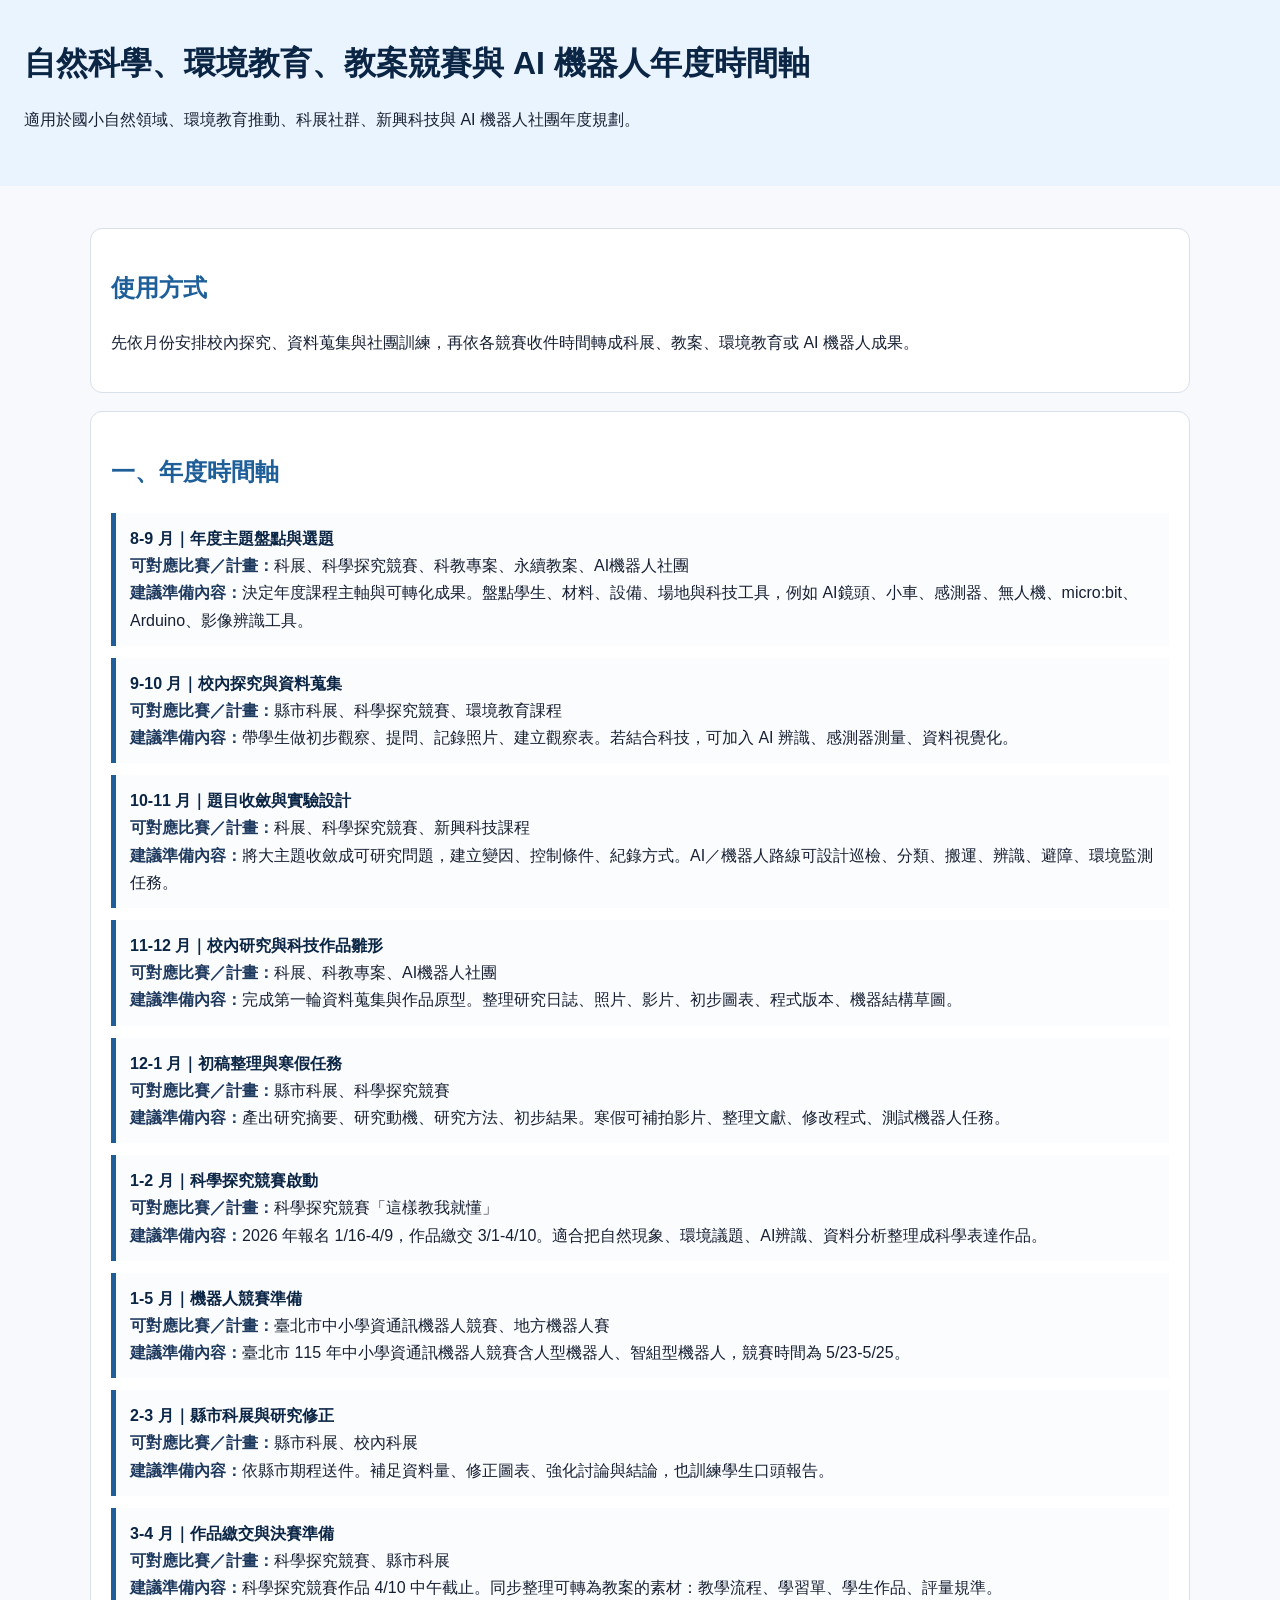
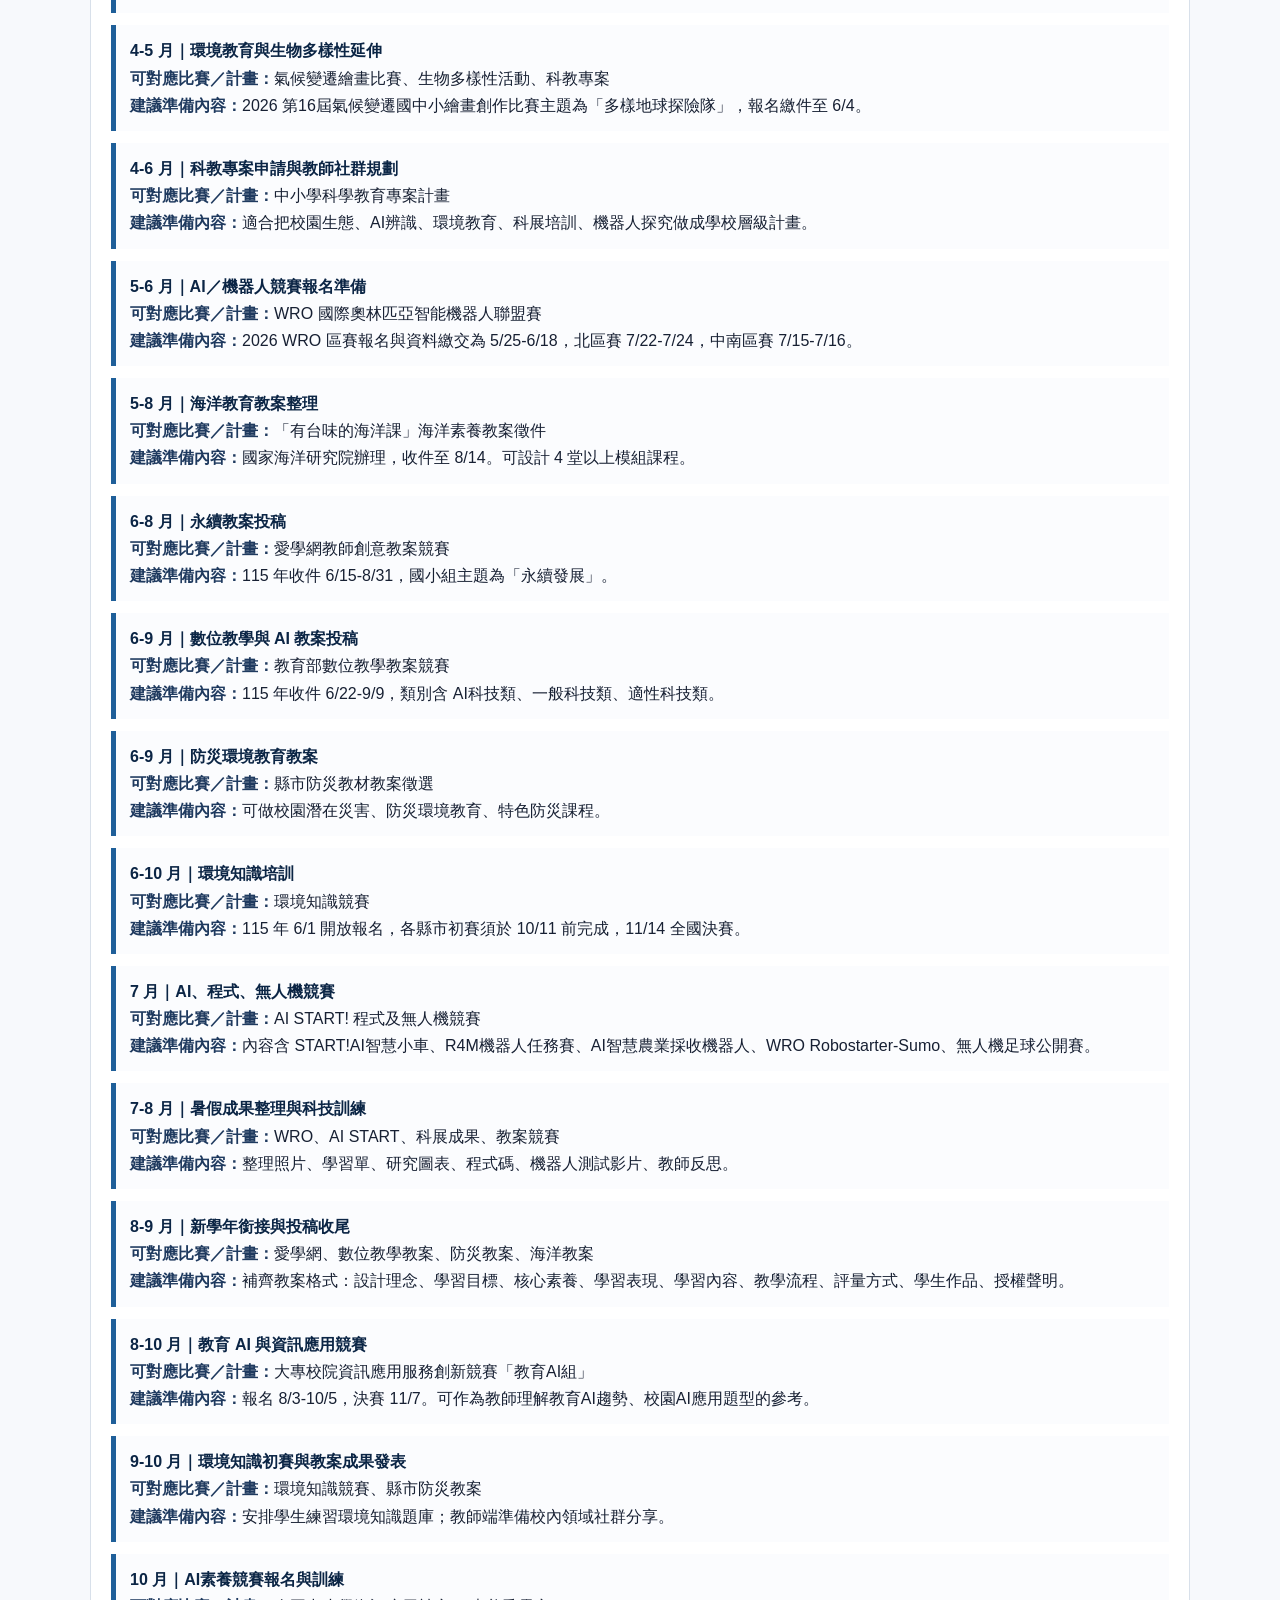
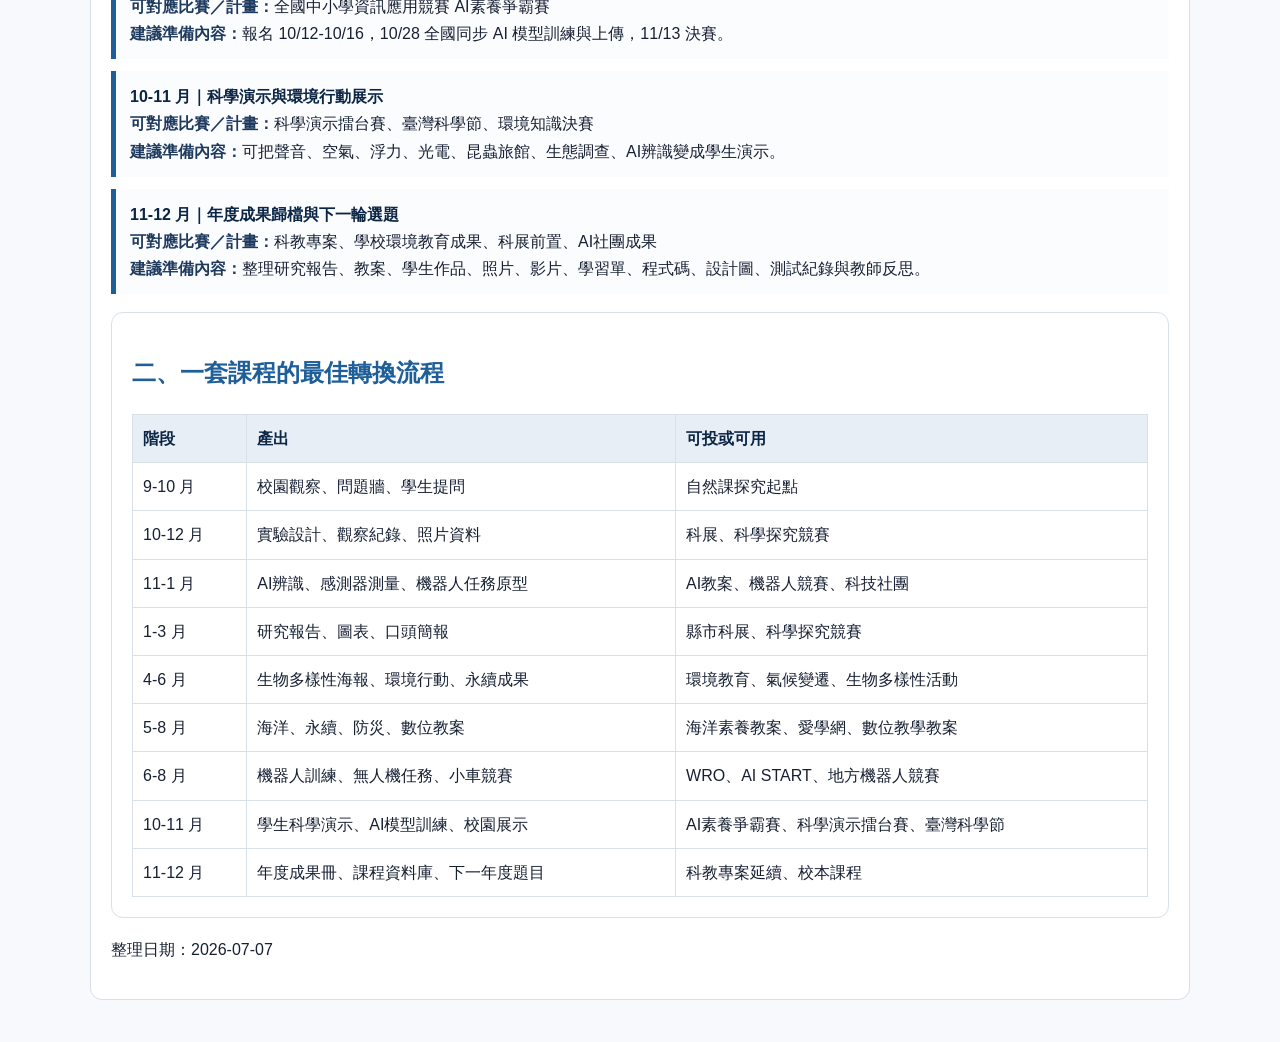
==== index.html @ 5179b85f "docs: deploy annual competition timeline" ====
<!doctype html><html lang="zh-Hant"><head><meta charset="utf-8"><meta name="viewport" content="width=device-width,initial-scale=1"><title>年度時間軸</title><style>body{font-family:"Microsoft JhengHei",Arial,sans-serif;line-height:1.7;margin:0;background:#f7f9fc;color:#172033}header{background:#eaf4ff;padding:36px 24px}main{max-width:1100px;margin:auto;padding:24px}section{background:#fff;border:1px solid #d8e0ea;border-radius:12px;padding:20px;margin:18px 0}h1{color:#0b2545;margin:0 0 8px}h2{color:#1f5f99}.item{border-left:5px solid #1f5f99;background:#fbfcfe;padding:12px 14px;margin:12px 0}.m{font-weight:bold;color:#0b2545}.label{font-weight:bold;color:#1f3a5f}table{border-collapse:collapse;width:100%;background:#fff}th,td{border:1px solid #d8e0ea;padding:10px;vertical-align:top}th{background:#e8eef5;color:#0b2545;text-align:left}@media print{body{background:#fff}section{border:0}}</style></head><body><header><h1>自然科學、環境教育、教案競賽與 AI 機器人年度時間軸</h1><p>適用於國小自然領域、環境教育推動、科展社群、新興科技與 AI 機器人社團年度規劃。</p></header><main><section><h2>使用方式</h2><p>先依月份安排校內探究、資料蒐集與社團訓練，再依各競賽收件時間轉成科展、教案、環境教育或 AI 機器人成果。</p></section><section><h2>一、年度時間軸</h2><div class="item"><div class="m">8-9 月｜年度主題盤點與選題</div><div><span class="label">可對應比賽／計畫：</span>科展、科學探究競賽、科教專案、永續教案、AI機器人社團</div><div><span class="label">建議準備內容：</span>決定年度課程主軸與可轉化成果。盤點學生、材料、設備、場地與科技工具，例如 AI鏡頭、小車、感測器、無人機、micro:bit、Arduino、影像辨識工具。</div></div><div class="item"><div class="m">9-10 月｜校內探究與資料蒐集</div><div><span class="label">可對應比賽／計畫：</span>縣市科展、科學探究競賽、環境教育課程</div><div><span class="label">建議準備內容：</span>帶學生做初步觀察、提問、記錄照片、建立觀察表。若結合科技，可加入 AI 辨識、感測器測量、資料視覺化。</div></div><div class="item"><div class="m">10-11 月｜題目收斂與實驗設計</div><div><span class="label">可對應比賽／計畫：</span>科展、科學探究競賽、新興科技課程</div><div><span class="label">建議準備內容：</span>將大主題收斂成可研究問題，建立變因、控制條件、紀錄方式。AI／機器人路線可設計巡檢、分類、搬運、辨識、避障、環境監測任務。</div></div><div class="item"><div class="m">11-12 月｜校內研究與科技作品雛形</div><div><span class="label">可對應比賽／計畫：</span>科展、科教專案、AI機器人社團</div><div><span class="label">建議準備內容：</span>完成第一輪資料蒐集與作品原型。整理研究日誌、照片、影片、初步圖表、程式版本、機器結構草圖。</div></div><div class="item"><div class="m">12-1 月｜初稿整理與寒假任務</div><div><span class="label">可對應比賽／計畫：</span>縣市科展、科學探究競賽</div><div><span class="label">建議準備內容：</span>產出研究摘要、研究動機、研究方法、初步結果。寒假可補拍影片、整理文獻、修改程式、測試機器人任務。</div></div><div class="item"><div class="m">1-2 月｜科學探究競賽啟動</div><div><span class="label">可對應比賽／計畫：</span>科學探究競賽「這樣教我就懂」</div><div><span class="label">建議準備內容：</span>2026 年報名 1/16-4/9，作品繳交 3/1-4/10。適合把自然現象、環境議題、AI辨識、資料分析整理成科學表達作品。</div></div><div class="item"><div class="m">1-5 月｜機器人競賽準備</div><div><span class="label">可對應比賽／計畫：</span>臺北市中小學資通訊機器人競賽、地方機器人賽</div><div><span class="label">建議準備內容：</span>臺北市 115 年中小學資通訊機器人競賽含人型機器人、智組型機器人，競賽時間為 5/23-5/25。</div></div><div class="item"><div class="m">2-3 月｜縣市科展與研究修正</div><div><span class="label">可對應比賽／計畫：</span>縣市科展、校內科展</div><div><span class="label">建議準備內容：</span>依縣市期程送件。補足資料量、修正圖表、強化討論與結論，也訓練學生口頭報告。</div></div><div class="item"><div class="m">3-4 月｜作品繳交與決賽準備</div><div><span class="label">可對應比賽／計畫：</span>科學探究競賽、縣市科展</div><div><span class="label">建議準備內容：</span>科學探究競賽作品 4/10 中午截止。同步整理可轉為教案的素材：教學流程、學習單、學生作品、評量規準。</div></div><div class="item"><div class="m">4-5 月｜環境教育與生物多樣性延伸</div><div><span class="label">可對應比賽／計畫：</span>氣候變遷繪畫比賽、生物多樣性活動、科教專案</div><div><span class="label">建議準備內容：</span>2026 第16屆氣候變遷國中小繪畫創作比賽主題為「多樣地球探險隊」，報名繳件至 6/4。</div></div><div class="item"><div class="m">4-6 月｜科教專案申請與教師社群規劃</div><div><span class="label">可對應比賽／計畫：</span>中小學科學教育專案計畫</div><div><span class="label">建議準備內容：</span>適合把校園生態、AI辨識、環境教育、科展培訓、機器人探究做成學校層級計畫。</div></div><div class="item"><div class="m">5-6 月｜AI／機器人競賽報名準備</div><div><span class="label">可對應比賽／計畫：</span>WRO 國際奧林匹亞智能機器人聯盟賽</div><div><span class="label">建議準備內容：</span>2026 WRO 區賽報名與資料繳交為 5/25-6/18，北區賽 7/22-7/24，中南區賽 7/15-7/16。</div></div><div class="item"><div class="m">5-8 月｜海洋教育教案整理</div><div><span class="label">可對應比賽／計畫：</span>「有台味的海洋課」海洋素養教案徵件</div><div><span class="label">建議準備內容：</span>國家海洋研究院辦理，收件至 8/14。可設計 4 堂以上模組課程。</div></div><div class="item"><div class="m">6-8 月｜永續教案投稿</div><div><span class="label">可對應比賽／計畫：</span>愛學網教師創意教案競賽</div><div><span class="label">建議準備內容：</span>115 年收件 6/15-8/31，國小組主題為「永續發展」。</div></div><div class="item"><div class="m">6-9 月｜數位教學與 AI 教案投稿</div><div><span class="label">可對應比賽／計畫：</span>教育部數位教學教案競賽</div><div><span class="label">建議準備內容：</span>115 年收件 6/22-9/9，類別含 AI科技類、一般科技類、適性科技類。</div></div><div class="item"><div class="m">6-9 月｜防災環境教育教案</div><div><span class="label">可對應比賽／計畫：</span>縣市防災教材教案徵選</div><div><span class="label">建議準備內容：</span>可做校園潛在災害、防災環境教育、特色防災課程。</div></div><div class="item"><div class="m">6-10 月｜環境知識培訓</div><div><span class="label">可對應比賽／計畫：</span>環境知識競賽</div><div><span class="label">建議準備內容：</span>115 年 6/1 開放報名，各縣市初賽須於 10/11 前完成，11/14 全國決賽。</div></div><div class="item"><div class="m">7 月｜AI、程式、無人機競賽</div><div><span class="label">可對應比賽／計畫：</span>AI START! 程式及無人機競賽</div><div><span class="label">建議準備內容：</span>內容含 START!AI智慧小車、R4M機器人任務賽、AI智慧農業採收機器人、WRO Robostarter-Sumo、無人機足球公開賽。</div></div><div class="item"><div class="m">7-8 月｜暑假成果整理與科技訓練</div><div><span class="label">可對應比賽／計畫：</span>WRO、AI START、科展成果、教案競賽</div><div><span class="label">建議準備內容：</span>整理照片、學習單、研究圖表、程式碼、機器人測試影片、教師反思。</div></div><div class="item"><div class="m">8-9 月｜新學年銜接與投稿收尾</div><div><span class="label">可對應比賽／計畫：</span>愛學網、數位教學教案、防災教案、海洋教案</div><div><span class="label">建議準備內容：</span>補齊教案格式：設計理念、學習目標、核心素養、學習表現、學習內容、教學流程、評量方式、學生作品、授權聲明。</div></div><div class="item"><div class="m">8-10 月｜教育 AI 與資訊應用競賽</div><div><span class="label">可對應比賽／計畫：</span>大專校院資訊應用服務創新競賽「教育AI組」</div><div><span class="label">建議準備內容：</span>報名 8/3-10/5，決賽 11/7。可作為教師理解教育AI趨勢、校園AI應用題型的參考。</div></div><div class="item"><div class="m">9-10 月｜環境知識初賽與教案成果發表</div><div><span class="label">可對應比賽／計畫：</span>環境知識競賽、縣市防災教案</div><div><span class="label">建議準備內容：</span>安排學生練習環境知識題庫；教師端準備校內領域社群分享。</div></div><div class="item"><div class="m">10 月｜AI素養競賽報名與訓練</div><div><span class="label">可對應比賽／計畫：</span>全國中小學資訊應用競賽 AI素養爭霸賽</div><div><span class="label">建議準備內容：</span>報名 10/12-10/16，10/28 全國同步 AI 模型訓練與上傳，11/13 決賽。</div></div><div class="item"><div class="m">10-11 月｜科學演示與環境行動展示</div><div><span class="label">可對應比賽／計畫：</span>科學演示擂台賽、臺灣科學節、環境知識決賽</div><div><span class="label">建議準備內容：</span>可把聲音、空氣、浮力、光電、昆蟲旅館、生態調查、AI辨識變成學生演示。</div></div><div class="item"><div class="m">11-12 月｜年度成果歸檔與下一輪選題</div><div><span class="label">可對應比賽／計畫：</span>科教專案、學校環境教育成果、科展前置、AI社團成果</div><div><span class="label">建議準備內容：</span>整理研究報告、教案、學生作品、照片、影片、學習單、程式碼、設計圖、測試紀錄與教師反思。</div></div><section><h2>二、一套課程的最佳轉換流程</h2><table><thead><tr><th>階段</th><th>產出</th><th>可投或可用</th></tr></thead><tbody><tr><td>9-10 月</td><td>校園觀察、問題牆、學生提問</td><td>自然課探究起點</td></tr><tr><td>10-12 月</td><td>實驗設計、觀察紀錄、照片資料</td><td>科展、科學探究競賽</td></tr><tr><td>11-1 月</td><td>AI辨識、感測器測量、機器人任務原型</td><td>AI教案、機器人競賽、科技社團</td></tr><tr><td>1-3 月</td><td>研究報告、圖表、口頭簡報</td><td>縣市科展、科學探究競賽</td></tr><tr><td>4-6 月</td><td>生物多樣性海報、環境行動、永續成果</td><td>環境教育、氣候變遷、生物多樣性活動</td></tr><tr><td>5-8 月</td><td>海洋、永續、防災、數位教案</td><td>海洋素養教案、愛學網、數位教學教案</td></tr><tr><td>6-8 月</td><td>機器人訓練、無人機任務、小車競賽</td><td>WRO、AI START、地方機器人競賽</td></tr><tr><td>10-11 月</td><td>學生科學演示、AI模型訓練、校園展示</td><td>AI素養爭霸賽、科學演示擂台賽、臺灣科學節</td></tr><tr><td>11-12 月</td><td>年度成果冊、課程資料庫、下一年度題目</td><td>科教專案延續、校本課程</td></tr></tbody></table></section><p>整理日期：2026-07-07</p></main></body></html>
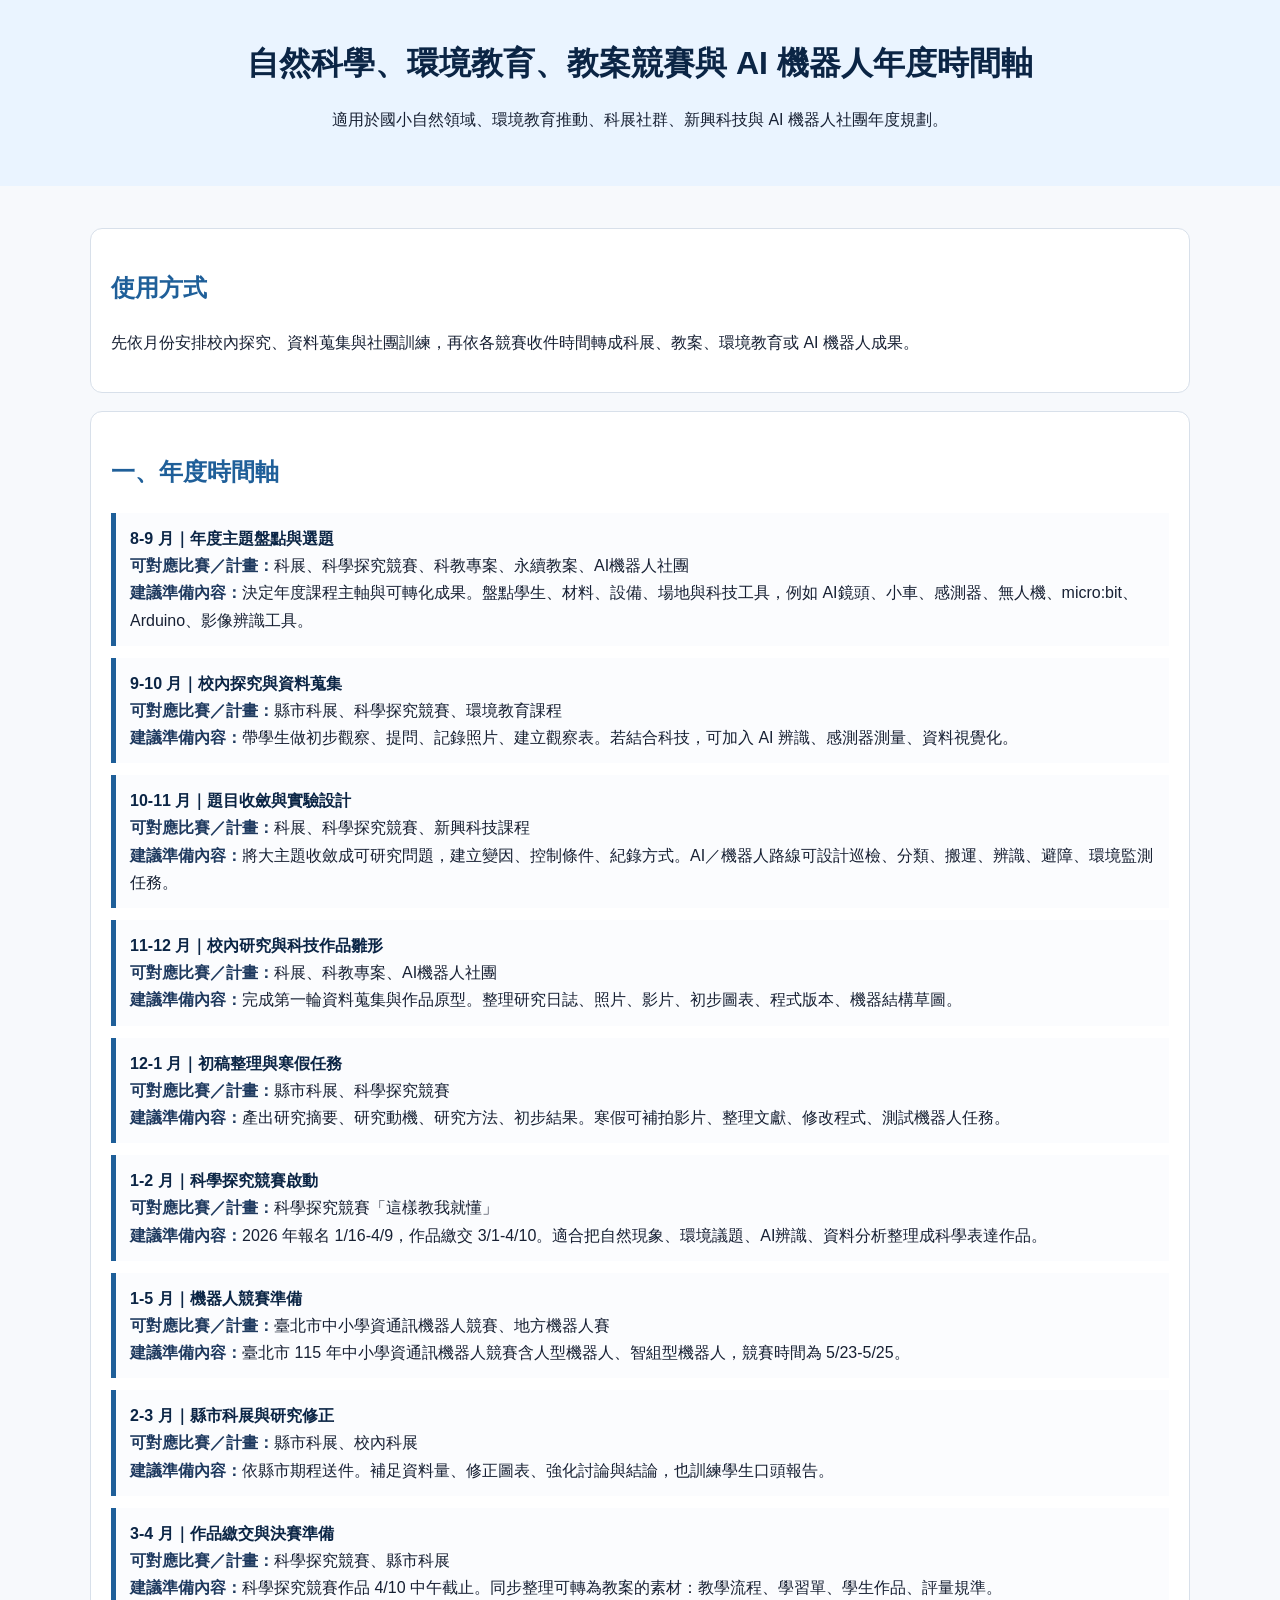
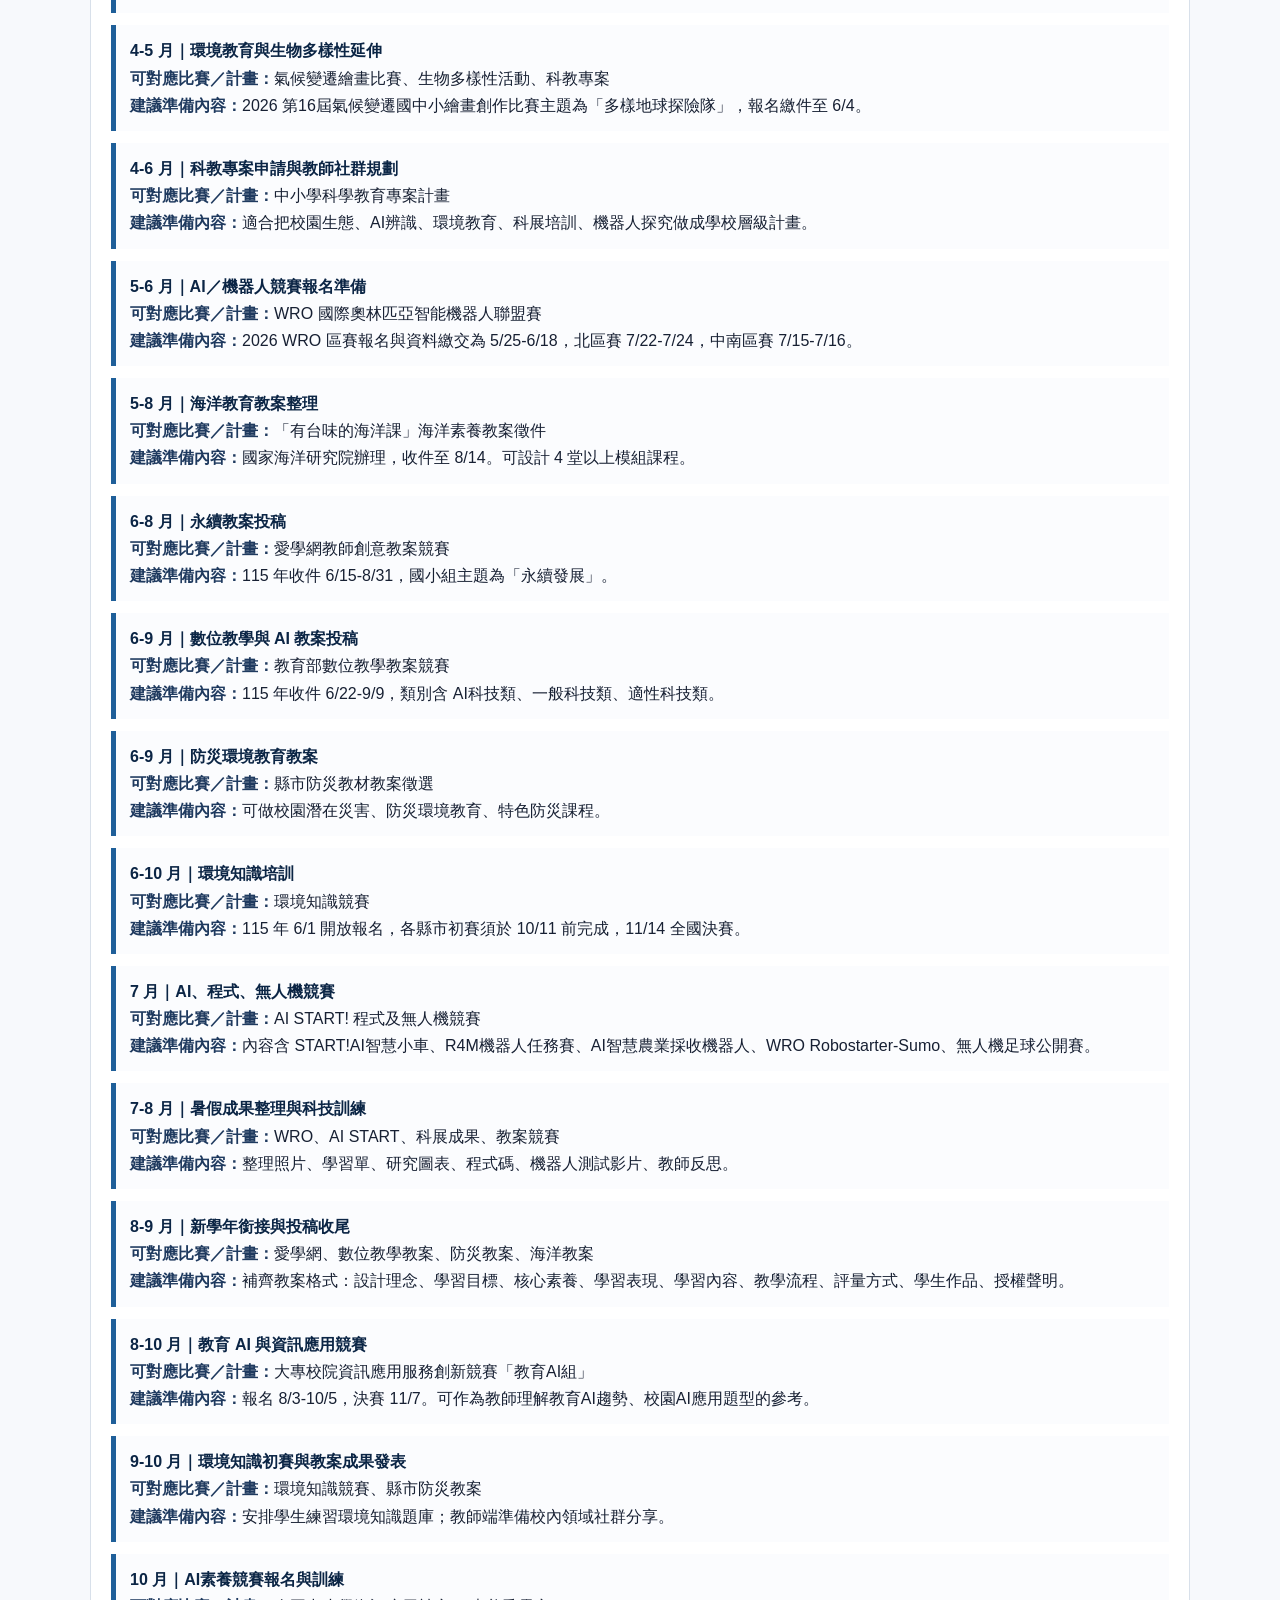
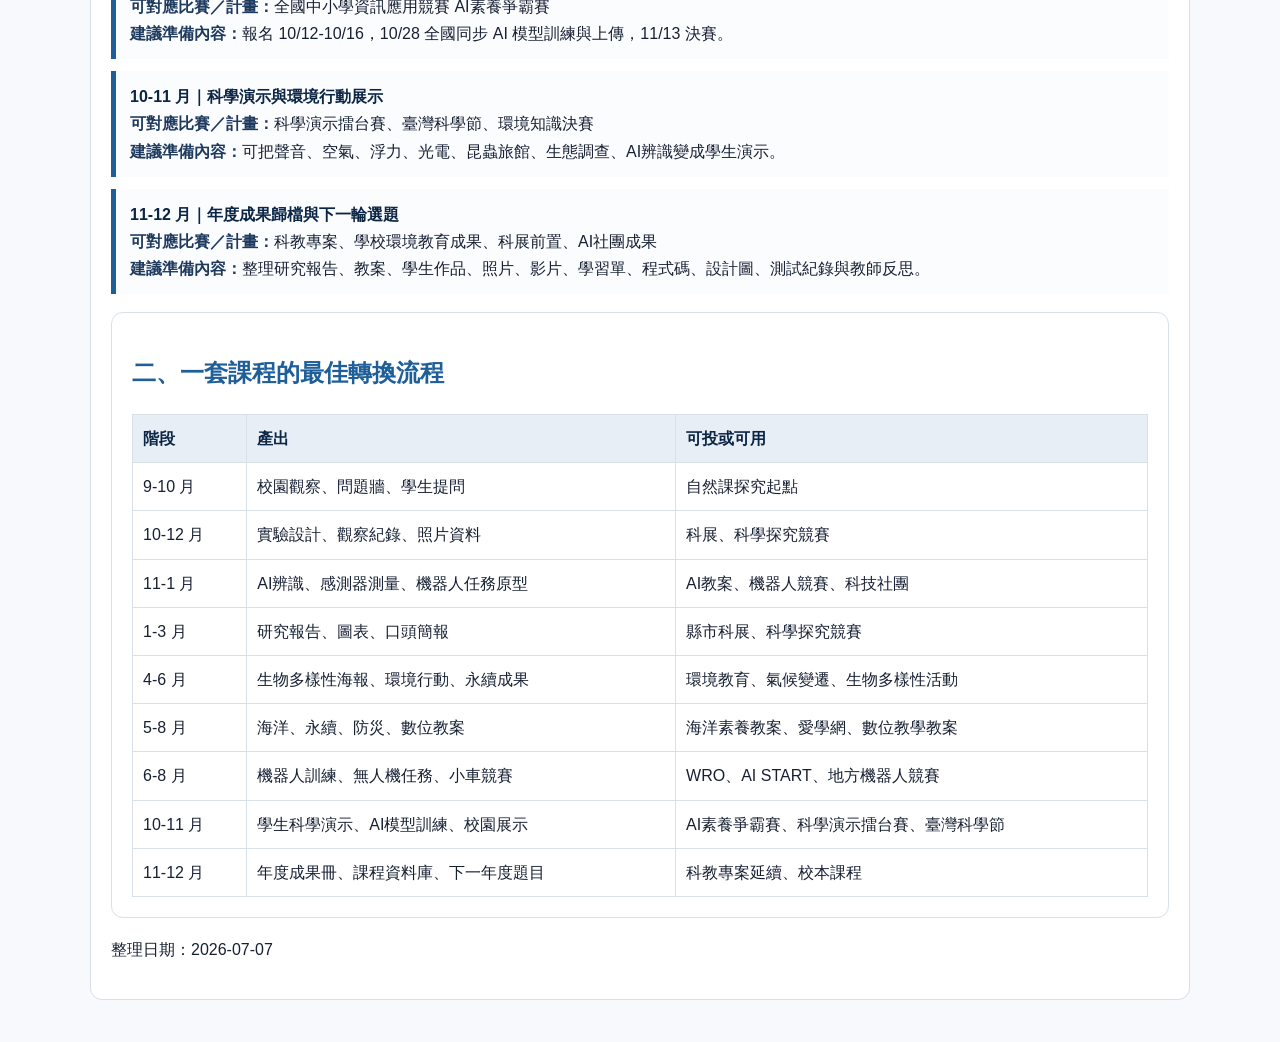
==== commit 1231dc50: "style: center timeline page header text" ====
--- a/index.html
+++ b/index.html
@@ -1 +1 @@
-<!doctype html><html lang="zh-Hant"><head><meta charset="utf-8"><meta name="viewport" content="width=device-width,initial-scale=1"><title>年度時間軸</title><style>body{font-family:"Microsoft JhengHei",Arial,sans-serif;line-height:1.7;margin:0;background:#f7f9fc;color:#172033}header{background:#eaf4ff;padding:36px 24px}main{max-width:1100px;margin:auto;padding:24px}section{background:#fff;border:1px solid #d8e0ea;border-radius:12px;padding:20px;margin:18px 0}h1{color:#0b2545;margin:0 0 8px}h2{color:#1f5f99}.item{border-left:5px solid #1f5f99;background:#fbfcfe;padding:12px 14px;margin:12px 0}.m{font-weight:bold;color:#0b2545}.label{font-weight:bold;color:#1f3a5f}table{border-collapse:collapse;width:100%;background:#fff}th,td{border:1px solid #d8e0ea;padding:10px;vertical-align:top}th{background:#e8eef5;color:#0b2545;text-align:left}@media print{body{background:#fff}section{border:0}}</style></head><body><header><h1>自然科學、環境教育、教案競賽與 AI 機器人年度時間軸</h1><p>適用於國小自然領域、環境教育推動、科展社群、新興科技與 AI 機器人社團年度規劃。</p></header><main><section><h2>使用方式</h2><p>先依月份安排校內探究、資料蒐集與社團訓練，再依各競賽收件時間轉成科展、教案、環境教育或 AI 機器人成果。</p></section><section><h2>一、年度時間軸</h2><div class="item"><div class="m">8-9 月｜年度主題盤點與選題</div><div><span class="label">可對應比賽／計畫：</span>科展、科學探究競賽、科教專案、永續教案、AI機器人社團</div><div><span class="label">建議準備內容：</span>決定年度課程主軸與可轉化成果。盤點學生、材料、設備、場地與科技工具，例如 AI鏡頭、小車、感測器、無人機、micro:bit、Arduino、影像辨識工具。</div></div><div class="item"><div class="m">9-10 月｜校內探究與資料蒐集</div><div><span class="label">可對應比賽／計畫：</span>縣市科展、科學探究競賽、環境教育課程</div><div><span class="label">建議準備內容：</span>帶學生做初步觀察、提問、記錄照片、建立觀察表。若結合科技，可加入 AI 辨識、感測器測量、資料視覺化。</div></div><div class="item"><div class="m">10-11 月｜題目收斂與實驗設計</div><div><span class="label">可對應比賽／計畫：</span>科展、科學探究競賽、新興科技課程</div><div><span class="label">建議準備內容：</span>將大主題收斂成可研究問題，建立變因、控制條件、紀錄方式。AI／機器人路線可設計巡檢、分類、搬運、辨識、避障、環境監測任務。</div></div><div class="item"><div class="m">11-12 月｜校內研究與科技作品雛形</div><div><span class="label">可對應比賽／計畫：</span>科展、科教專案、AI機器人社團</div><div><span class="label">建議準備內容：</span>完成第一輪資料蒐集與作品原型。整理研究日誌、照片、影片、初步圖表、程式版本、機器結構草圖。</div></div><div class="item"><div class="m">12-1 月｜初稿整理與寒假任務</div><div><span class="label">可對應比賽／計畫：</span>縣市科展、科學探究競賽</div><div><span class="label">建議準備內容：</span>產出研究摘要、研究動機、研究方法、初步結果。寒假可補拍影片、整理文獻、修改程式、測試機器人任務。</div></div><div class="item"><div class="m">1-2 月｜科學探究競賽啟動</div><div><span class="label">可對應比賽／計畫：</span>科學探究競賽「這樣教我就懂」</div><div><span class="label">建議準備內容：</span>2026 年報名 1/16-4/9，作品繳交 3/1-4/10。適合把自然現象、環境議題、AI辨識、資料分析整理成科學表達作品。</div></div><div class="item"><div class="m">1-5 月｜機器人競賽準備</div><div><span class="label">可對應比賽／計畫：</span>臺北市中小學資通訊機器人競賽、地方機器人賽</div><div><span class="label">建議準備內容：</span>臺北市 115 年中小學資通訊機器人競賽含人型機器人、智組型機器人，競賽時間為 5/23-5/25。</div></div><div class="item"><div class="m">2-3 月｜縣市科展與研究修正</div><div><span class="label">可對應比賽／計畫：</span>縣市科展、校內科展</div><div><span class="label">建議準備內容：</span>依縣市期程送件。補足資料量、修正圖表、強化討論與結論，也訓練學生口頭報告。</div></div><div class="item"><div class="m">3-4 月｜作品繳交與決賽準備</div><div><span class="label">可對應比賽／計畫：</span>科學探究競賽、縣市科展</div><div><span class="label">建議準備內容：</span>科學探究競賽作品 4/10 中午截止。同步整理可轉為教案的素材：教學流程、學習單、學生作品、評量規準。</div></div><div class="item"><div class="m">4-5 月｜環境教育與生物多樣性延伸</div><div><span class="label">可對應比賽／計畫：</span>氣候變遷繪畫比賽、生物多樣性活動、科教專案</div><div><span class="label">建議準備內容：</span>2026 第16屆氣候變遷國中小繪畫創作比賽主題為「多樣地球探險隊」，報名繳件至 6/4。</div></div><div class="item"><div class="m">4-6 月｜科教專案申請與教師社群規劃</div><div><span class="label">可對應比賽／計畫：</span>中小學科學教育專案計畫</div><div><span class="label">建議準備內容：</span>適合把校園生態、AI辨識、環境教育、科展培訓、機器人探究做成學校層級計畫。</div></div><div class="item"><div class="m">5-6 月｜AI／機器人競賽報名準備</div><div><span class="label">可對應比賽／計畫：</span>WRO 國際奧林匹亞智能機器人聯盟賽</div><div><span class="label">建議準備內容：</span>2026 WRO 區賽報名與資料繳交為 5/25-6/18，北區賽 7/22-7/24，中南區賽 7/15-7/16。</div></div><div class="item"><div class="m">5-8 月｜海洋教育教案整理</div><div><span class="label">可對應比賽／計畫：</span>「有台味的海洋課」海洋素養教案徵件</div><div><span class="label">建議準備內容：</span>國家海洋研究院辦理，收件至 8/14。可設計 4 堂以上模組課程。</div></div><div class="item"><div class="m">6-8 月｜永續教案投稿</div><div><span class="label">可對應比賽／計畫：</span>愛學網教師創意教案競賽</div><div><span class="label">建議準備內容：</span>115 年收件 6/15-8/31，國小組主題為「永續發展」。</div></div><div class="item"><div class="m">6-9 月｜數位教學與 AI 教案投稿</div><div><span class="label">可對應比賽／計畫：</span>教育部數位教學教案競賽</div><div><span class="label">建議準備內容：</span>115 年收件 6/22-9/9，類別含 AI科技類、一般科技類、適性科技類。</div></div><div class="item"><div class="m">6-9 月｜防災環境教育教案</div><div><span class="label">可對應比賽／計畫：</span>縣市防災教材教案徵選</div><div><span class="label">建議準備內容：</span>可做校園潛在災害、防災環境教育、特色防災課程。</div></div><div class="item"><div class="m">6-10 月｜環境知識培訓</div><div><span class="label">可對應比賽／計畫：</span>環境知識競賽</div><div><span class="label">建議準備內容：</span>115 年 6/1 開放報名，各縣市初賽須於 10/11 前完成，11/14 全國決賽。</div></div><div class="item"><div class="m">7 月｜AI、程式、無人機競賽</div><div><span class="label">可對應比賽／計畫：</span>AI START! 程式及無人機競賽</div><div><span class="label">建議準備內容：</span>內容含 START!AI智慧小車、R4M機器人任務賽、AI智慧農業採收機器人、WRO Robostarter-Sumo、無人機足球公開賽。</div></div><div class="item"><div class="m">7-8 月｜暑假成果整理與科技訓練</div><div><span class="label">可對應比賽／計畫：</span>WRO、AI START、科展成果、教案競賽</div><div><span class="label">建議準備內容：</span>整理照片、學習單、研究圖表、程式碼、機器人測試影片、教師反思。</div></div><div class="item"><div class="m">8-9 月｜新學年銜接與投稿收尾</div><div><span class="label">可對應比賽／計畫：</span>愛學網、數位教學教案、防災教案、海洋教案</div><div><span class="label">建議準備內容：</span>補齊教案格式：設計理念、學習目標、核心素養、學習表現、學習內容、教學流程、評量方式、學生作品、授權聲明。</div></div><div class="item"><div class="m">8-10 月｜教育 AI 與資訊應用競賽</div><div><span class="label">可對應比賽／計畫：</span>大專校院資訊應用服務創新競賽「教育AI組」</div><div><span class="label">建議準備內容：</span>報名 8/3-10/5，決賽 11/7。可作為教師理解教育AI趨勢、校園AI應用題型的參考。</div></div><div class="item"><div class="m">9-10 月｜環境知識初賽與教案成果發表</div><div><span class="label">可對應比賽／計畫：</span>環境知識競賽、縣市防災教案</div><div><span class="label">建議準備內容：</span>安排學生練習環境知識題庫；教師端準備校內領域社群分享。</div></div><div class="item"><div class="m">10 月｜AI素養競賽報名與訓練</div><div><span class="label">可對應比賽／計畫：</span>全國中小學資訊應用競賽 AI素養爭霸賽</div><div><span class="label">建議準備內容：</span>報名 10/12-10/16，10/28 全國同步 AI 模型訓練與上傳，11/13 決賽。</div></div><div class="item"><div class="m">10-11 月｜科學演示與環境行動展示</div><div><span class="label">可對應比賽／計畫：</span>科學演示擂台賽、臺灣科學節、環境知識決賽</div><div><span class="label">建議準備內容：</span>可把聲音、空氣、浮力、光電、昆蟲旅館、生態調查、AI辨識變成學生演示。</div></div><div class="item"><div class="m">11-12 月｜年度成果歸檔與下一輪選題</div><div><span class="label">可對應比賽／計畫：</span>科教專案、學校環境教育成果、科展前置、AI社團成果</div><div><span class="label">建議準備內容：</span>整理研究報告、教案、學生作品、照片、影片、學習單、程式碼、設計圖、測試紀錄與教師反思。</div></div><section><h2>二、一套課程的最佳轉換流程</h2><table><thead><tr><th>階段</th><th>產出</th><th>可投或可用</th></tr></thead><tbody><tr><td>9-10 月</td><td>校園觀察、問題牆、學生提問</td><td>自然課探究起點</td></tr><tr><td>10-12 月</td><td>實驗設計、觀察紀錄、照片資料</td><td>科展、科學探究競賽</td></tr><tr><td>11-1 月</td><td>AI辨識、感測器測量、機器人任務原型</td><td>AI教案、機器人競賽、科技社團</td></tr><tr><td>1-3 月</td><td>研究報告、圖表、口頭簡報</td><td>縣市科展、科學探究競賽</td></tr><tr><td>4-6 月</td><td>生物多樣性海報、環境行動、永續成果</td><td>環境教育、氣候變遷、生物多樣性活動</td></tr><tr><td>5-8 月</td><td>海洋、永續、防災、數位教案</td><td>海洋素養教案、愛學網、數位教學教案</td></tr><tr><td>6-8 月</td><td>機器人訓練、無人機任務、小車競賽</td><td>WRO、AI START、地方機器人競賽</td></tr><tr><td>10-11 月</td><td>學生科學演示、AI模型訓練、校園展示</td><td>AI素養爭霸賽、科學演示擂台賽、臺灣科學節</td></tr><tr><td>11-12 月</td><td>年度成果冊、課程資料庫、下一年度題目</td><td>科教專案延續、校本課程</td></tr></tbody></table></section><p>整理日期：2026-07-07</p></main></body></html>+<!doctype html><html lang="zh-Hant"><head><meta charset="utf-8"><meta name="viewport" content="width=device-width,initial-scale=1"><title>年度時間軸</title><style>body{font-family:"Microsoft JhengHei",Arial,sans-serif;line-height:1.7;margin:0;background:#f7f9fc;color:#172033}header{background:#eaf4ff;padding:36px 24px;text-align:center}main{max-width:1100px;margin:auto;padding:24px}section{background:#fff;border:1px solid #d8e0ea;border-radius:12px;padding:20px;margin:18px 0}h1{color:#0b2545;margin:0 0 8px}h2{color:#1f5f99}.item{border-left:5px solid #1f5f99;background:#fbfcfe;padding:12px 14px;margin:12px 0}.m{font-weight:bold;color:#0b2545}.label{font-weight:bold;color:#1f3a5f}table{border-collapse:collapse;width:100%;background:#fff}th,td{border:1px solid #d8e0ea;padding:10px;vertical-align:top}th{background:#e8eef5;color:#0b2545;text-align:left}@media print{body{background:#fff}section{border:0}}</style></head><body><header><h1>自然科學、環境教育、教案競賽與 AI 機器人年度時間軸</h1><p>適用於國小自然領域、環境教育推動、科展社群、新興科技與 AI 機器人社團年度規劃。</p></header><main><section><h2>使用方式</h2><p>先依月份安排校內探究、資料蒐集與社團訓練，再依各競賽收件時間轉成科展、教案、環境教育或 AI 機器人成果。</p></section><section><h2>一、年度時間軸</h2><div class="item"><div class="m">8-9 月｜年度主題盤點與選題</div><div><span class="label">可對應比賽／計畫：</span>科展、科學探究競賽、科教專案、永續教案、AI機器人社團</div><div><span class="label">建議準備內容：</span>決定年度課程主軸與可轉化成果。盤點學生、材料、設備、場地與科技工具，例如 AI鏡頭、小車、感測器、無人機、micro:bit、Arduino、影像辨識工具。</div></div><div class="item"><div class="m">9-10 月｜校內探究與資料蒐集</div><div><span class="label">可對應比賽／計畫：</span>縣市科展、科學探究競賽、環境教育課程</div><div><span class="label">建議準備內容：</span>帶學生做初步觀察、提問、記錄照片、建立觀察表。若結合科技，可加入 AI 辨識、感測器測量、資料視覺化。</div></div><div class="item"><div class="m">10-11 月｜題目收斂與實驗設計</div><div><span class="label">可對應比賽／計畫：</span>科展、科學探究競賽、新興科技課程</div><div><span class="label">建議準備內容：</span>將大主題收斂成可研究問題，建立變因、控制條件、紀錄方式。AI／機器人路線可設計巡檢、分類、搬運、辨識、避障、環境監測任務。</div></div><div class="item"><div class="m">11-12 月｜校內研究與科技作品雛形</div><div><span class="label">可對應比賽／計畫：</span>科展、科教專案、AI機器人社團</div><div><span class="label">建議準備內容：</span>完成第一輪資料蒐集與作品原型。整理研究日誌、照片、影片、初步圖表、程式版本、機器結構草圖。</div></div><div class="item"><div class="m">12-1 月｜初稿整理與寒假任務</div><div><span class="label">可對應比賽／計畫：</span>縣市科展、科學探究競賽</div><div><span class="label">建議準備內容：</span>產出研究摘要、研究動機、研究方法、初步結果。寒假可補拍影片、整理文獻、修改程式、測試機器人任務。</div></div><div class="item"><div class="m">1-2 月｜科學探究競賽啟動</div><div><span class="label">可對應比賽／計畫：</span>科學探究競賽「這樣教我就懂」</div><div><span class="label">建議準備內容：</span>2026 年報名 1/16-4/9，作品繳交 3/1-4/10。適合把自然現象、環境議題、AI辨識、資料分析整理成科學表達作品。</div></div><div class="item"><div class="m">1-5 月｜機器人競賽準備</div><div><span class="label">可對應比賽／計畫：</span>臺北市中小學資通訊機器人競賽、地方機器人賽</div><div><span class="label">建議準備內容：</span>臺北市 115 年中小學資通訊機器人競賽含人型機器人、智組型機器人，競賽時間為 5/23-5/25。</div></div><div class="item"><div class="m">2-3 月｜縣市科展與研究修正</div><div><span class="label">可對應比賽／計畫：</span>縣市科展、校內科展</div><div><span class="label">建議準備內容：</span>依縣市期程送件。補足資料量、修正圖表、強化討論與結論，也訓練學生口頭報告。</div></div><div class="item"><div class="m">3-4 月｜作品繳交與決賽準備</div><div><span class="label">可對應比賽／計畫：</span>科學探究競賽、縣市科展</div><div><span class="label">建議準備內容：</span>科學探究競賽作品 4/10 中午截止。同步整理可轉為教案的素材：教學流程、學習單、學生作品、評量規準。</div></div><div class="item"><div class="m">4-5 月｜環境教育與生物多樣性延伸</div><div><span class="label">可對應比賽／計畫：</span>氣候變遷繪畫比賽、生物多樣性活動、科教專案</div><div><span class="label">建議準備內容：</span>2026 第16屆氣候變遷國中小繪畫創作比賽主題為「多樣地球探險隊」，報名繳件至 6/4。</div></div><div class="item"><div class="m">4-6 月｜科教專案申請與教師社群規劃</div><div><span class="label">可對應比賽／計畫：</span>中小學科學教育專案計畫</div><div><span class="label">建議準備內容：</span>適合把校園生態、AI辨識、環境教育、科展培訓、機器人探究做成學校層級計畫。</div></div><div class="item"><div class="m">5-6 月｜AI／機器人競賽報名準備</div><div><span class="label">可對應比賽／計畫：</span>WRO 國際奧林匹亞智能機器人聯盟賽</div><div><span class="label">建議準備內容：</span>2026 WRO 區賽報名與資料繳交為 5/25-6/18，北區賽 7/22-7/24，中南區賽 7/15-7/16。</div></div><div class="item"><div class="m">5-8 月｜海洋教育教案整理</div><div><span class="label">可對應比賽／計畫：</span>「有台味的海洋課」海洋素養教案徵件</div><div><span class="label">建議準備內容：</span>國家海洋研究院辦理，收件至 8/14。可設計 4 堂以上模組課程。</div></div><div class="item"><div class="m">6-8 月｜永續教案投稿</div><div><span class="label">可對應比賽／計畫：</span>愛學網教師創意教案競賽</div><div><span class="label">建議準備內容：</span>115 年收件 6/15-8/31，國小組主題為「永續發展」。</div></div><div class="item"><div class="m">6-9 月｜數位教學與 AI 教案投稿</div><div><span class="label">可對應比賽／計畫：</span>教育部數位教學教案競賽</div><div><span class="label">建議準備內容：</span>115 年收件 6/22-9/9，類別含 AI科技類、一般科技類、適性科技類。</div></div><div class="item"><div class="m">6-9 月｜防災環境教育教案</div><div><span class="label">可對應比賽／計畫：</span>縣市防災教材教案徵選</div><div><span class="label">建議準備內容：</span>可做校園潛在災害、防災環境教育、特色防災課程。</div></div><div class="item"><div class="m">6-10 月｜環境知識培訓</div><div><span class="label">可對應比賽／計畫：</span>環境知識競賽</div><div><span class="label">建議準備內容：</span>115 年 6/1 開放報名，各縣市初賽須於 10/11 前完成，11/14 全國決賽。</div></div><div class="item"><div class="m">7 月｜AI、程式、無人機競賽</div><div><span class="label">可對應比賽／計畫：</span>AI START! 程式及無人機競賽</div><div><span class="label">建議準備內容：</span>內容含 START!AI智慧小車、R4M機器人任務賽、AI智慧農業採收機器人、WRO Robostarter-Sumo、無人機足球公開賽。</div></div><div class="item"><div class="m">7-8 月｜暑假成果整理與科技訓練</div><div><span class="label">可對應比賽／計畫：</span>WRO、AI START、科展成果、教案競賽</div><div><span class="label">建議準備內容：</span>整理照片、學習單、研究圖表、程式碼、機器人測試影片、教師反思。</div></div><div class="item"><div class="m">8-9 月｜新學年銜接與投稿收尾</div><div><span class="label">可對應比賽／計畫：</span>愛學網、數位教學教案、防災教案、海洋教案</div><div><span class="label">建議準備內容：</span>補齊教案格式：設計理念、學習目標、核心素養、學習表現、學習內容、教學流程、評量方式、學生作品、授權聲明。</div></div><div class="item"><div class="m">8-10 月｜教育 AI 與資訊應用競賽</div><div><span class="label">可對應比賽／計畫：</span>大專校院資訊應用服務創新競賽「教育AI組」</div><div><span class="label">建議準備內容：</span>報名 8/3-10/5，決賽 11/7。可作為教師理解教育AI趨勢、校園AI應用題型的參考。</div></div><div class="item"><div class="m">9-10 月｜環境知識初賽與教案成果發表</div><div><span class="label">可對應比賽／計畫：</span>環境知識競賽、縣市防災教案</div><div><span class="label">建議準備內容：</span>安排學生練習環境知識題庫；教師端準備校內領域社群分享。</div></div><div class="item"><div class="m">10 月｜AI素養競賽報名與訓練</div><div><span class="label">可對應比賽／計畫：</span>全國中小學資訊應用競賽 AI素養爭霸賽</div><div><span class="label">建議準備內容：</span>報名 10/12-10/16，10/28 全國同步 AI 模型訓練與上傳，11/13 決賽。</div></div><div class="item"><div class="m">10-11 月｜科學演示與環境行動展示</div><div><span class="label">可對應比賽／計畫：</span>科學演示擂台賽、臺灣科學節、環境知識決賽</div><div><span class="label">建議準備內容：</span>可把聲音、空氣、浮力、光電、昆蟲旅館、生態調查、AI辨識變成學生演示。</div></div><div class="item"><div class="m">11-12 月｜年度成果歸檔與下一輪選題</div><div><span class="label">可對應比賽／計畫：</span>科教專案、學校環境教育成果、科展前置、AI社團成果</div><div><span class="label">建議準備內容：</span>整理研究報告、教案、學生作品、照片、影片、學習單、程式碼、設計圖、測試紀錄與教師反思。</div></div><section><h2>二、一套課程的最佳轉換流程</h2><table><thead><tr><th>階段</th><th>產出</th><th>可投或可用</th></tr></thead><tbody><tr><td>9-10 月</td><td>校園觀察、問題牆、學生提問</td><td>自然課探究起點</td></tr><tr><td>10-12 月</td><td>實驗設計、觀察紀錄、照片資料</td><td>科展、科學探究競賽</td></tr><tr><td>11-1 月</td><td>AI辨識、感測器測量、機器人任務原型</td><td>AI教案、機器人競賽、科技社團</td></tr><tr><td>1-3 月</td><td>研究報告、圖表、口頭簡報</td><td>縣市科展、科學探究競賽</td></tr><tr><td>4-6 月</td><td>生物多樣性海報、環境行動、永續成果</td><td>環境教育、氣候變遷、生物多樣性活動</td></tr><tr><td>5-8 月</td><td>海洋、永續、防災、數位教案</td><td>海洋素養教案、愛學網、數位教學教案</td></tr><tr><td>6-8 月</td><td>機器人訓練、無人機任務、小車競賽</td><td>WRO、AI START、地方機器人競賽</td></tr><tr><td>10-11 月</td><td>學生科學演示、AI模型訓練、校園展示</td><td>AI素養爭霸賽、科學演示擂台賽、臺灣科學節</td></tr><tr><td>11-12 月</td><td>年度成果冊、課程資料庫、下一年度題目</td><td>科教專案延續、校本課程</td></tr></tbody></table></section><p>整理日期：2026-07-07</p></main></body></html>
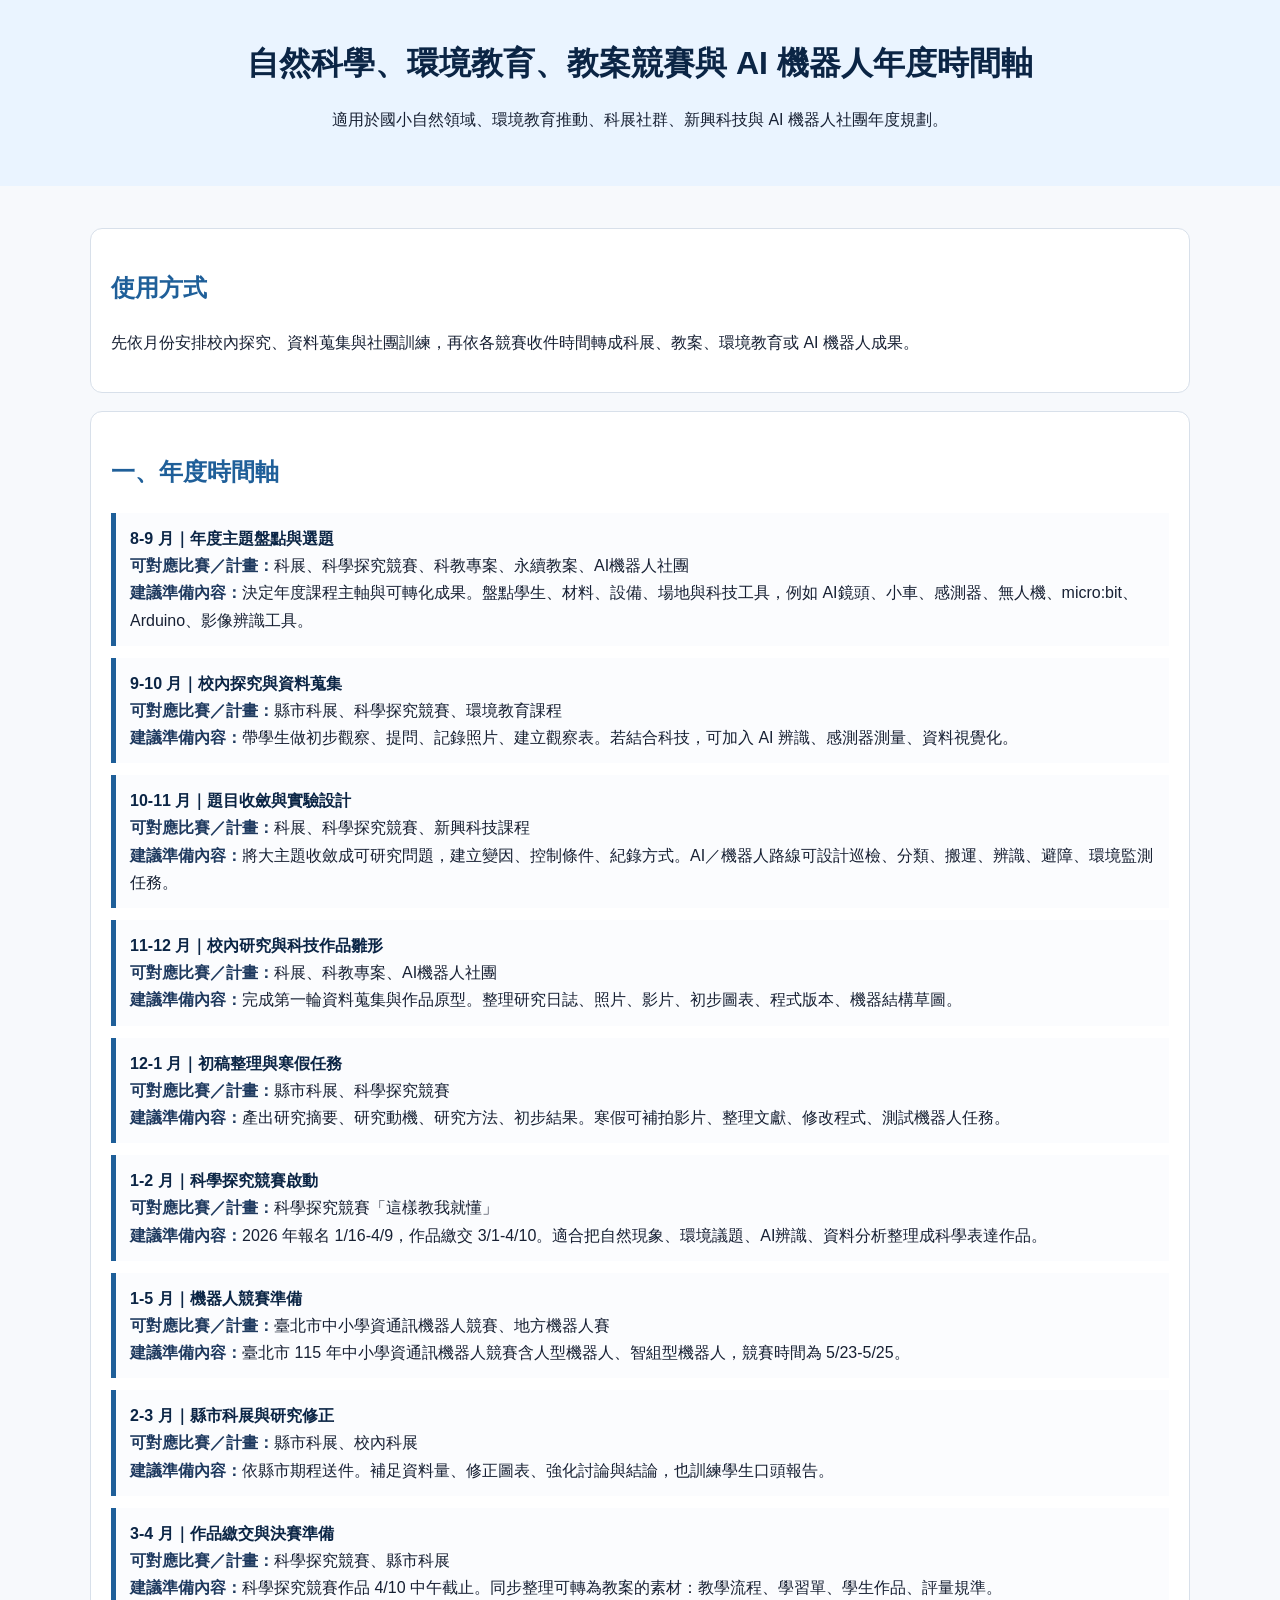
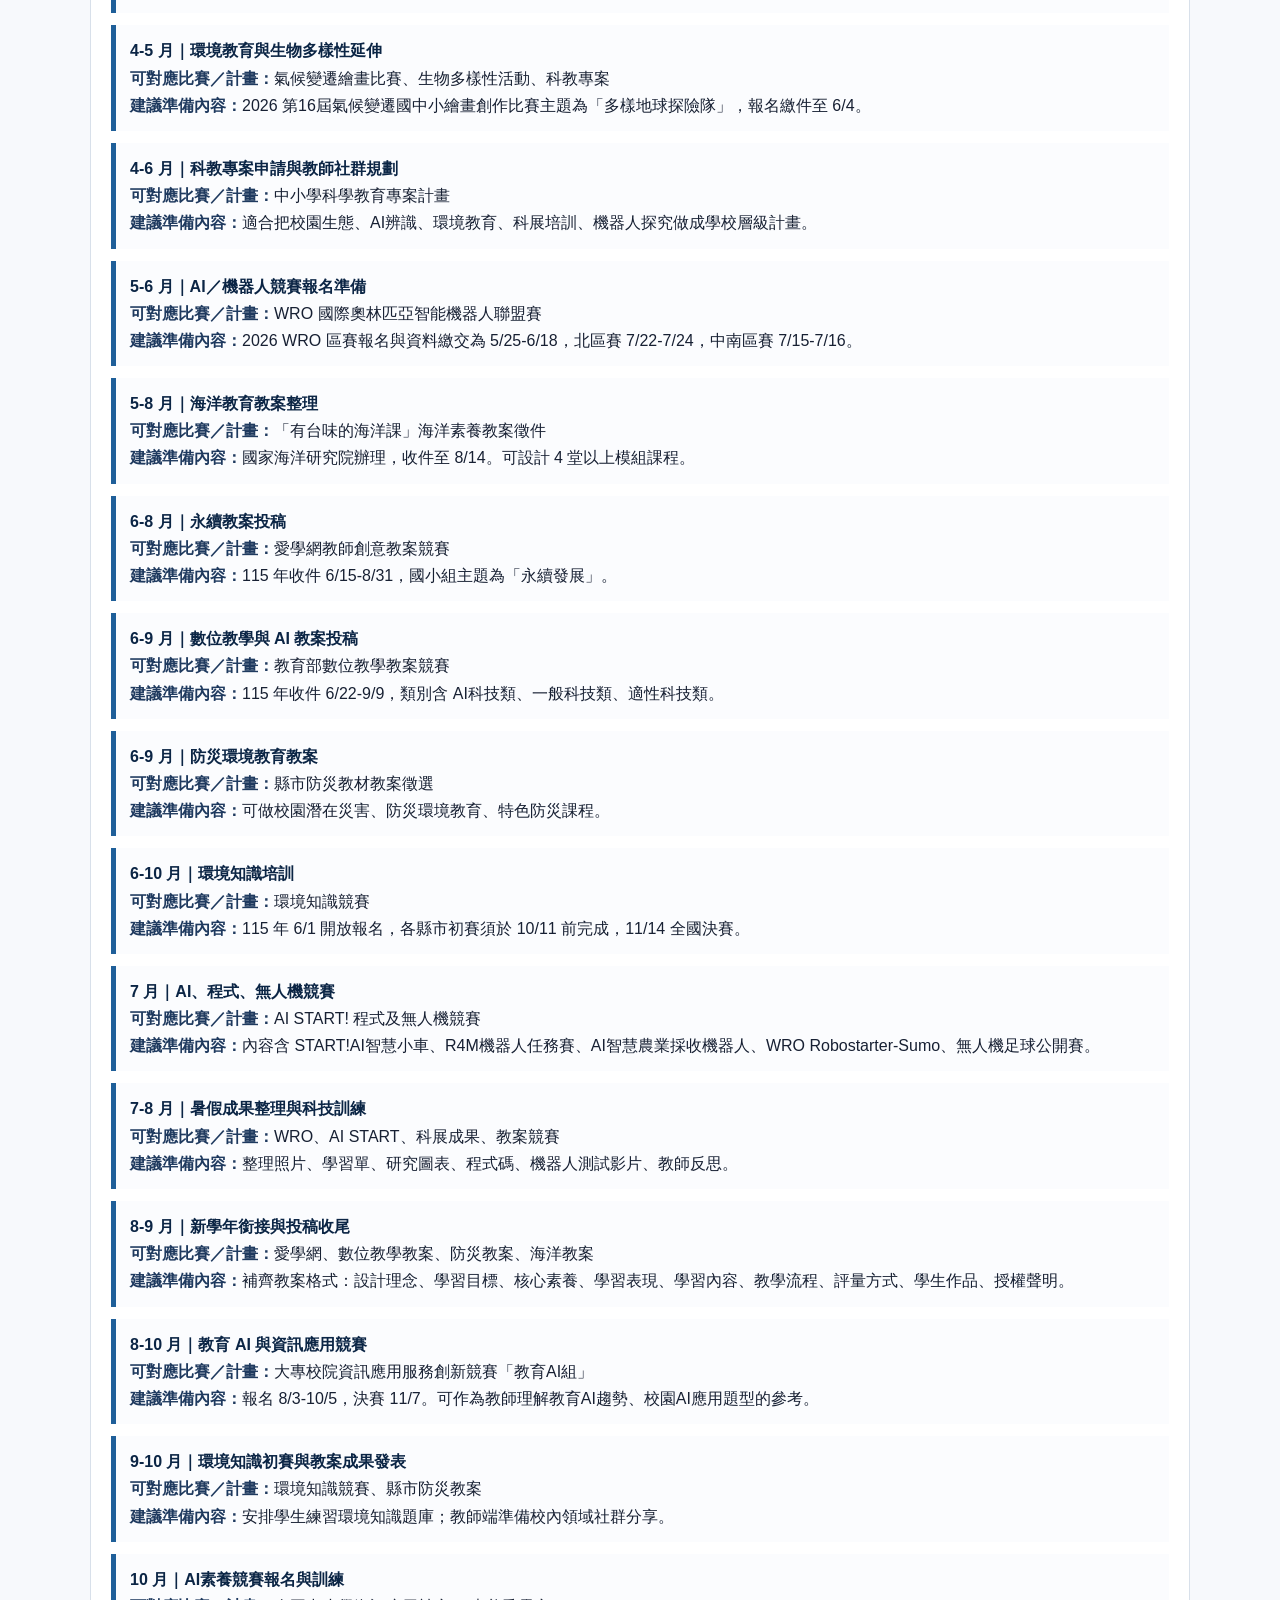
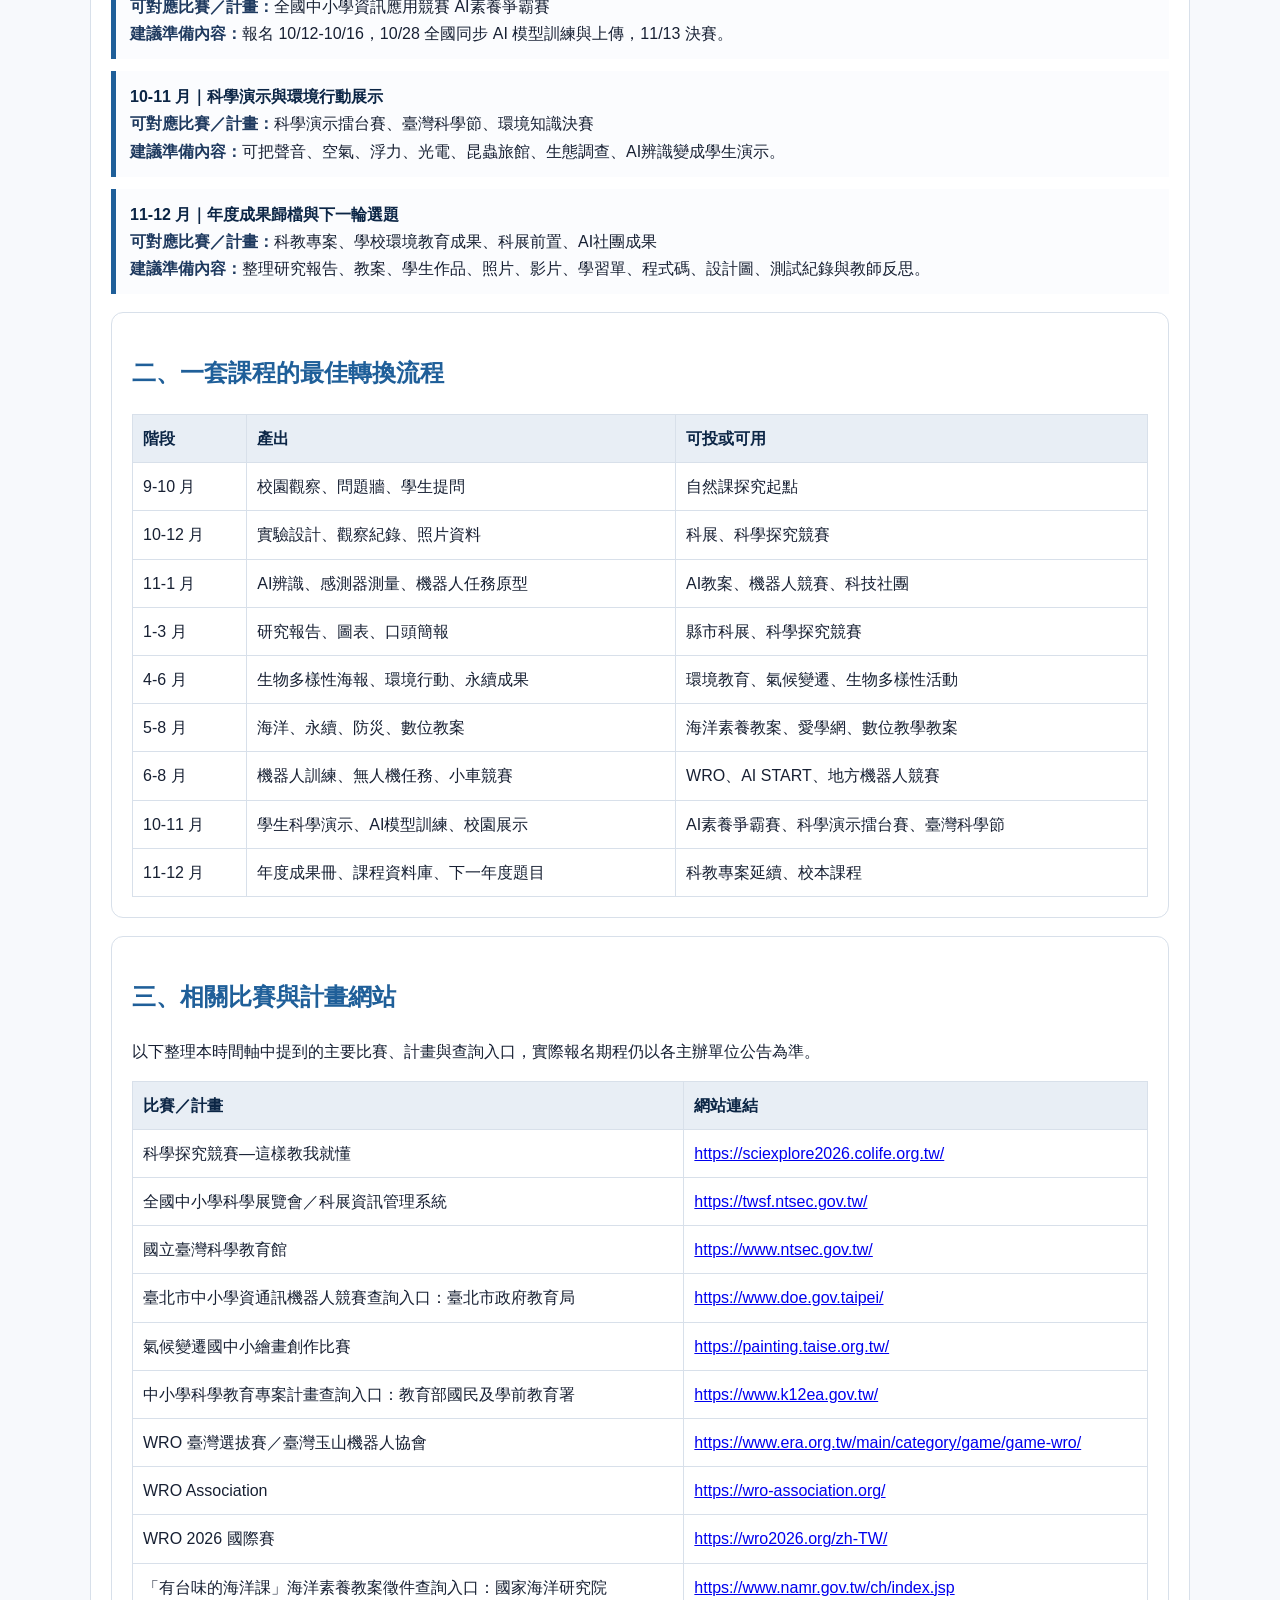
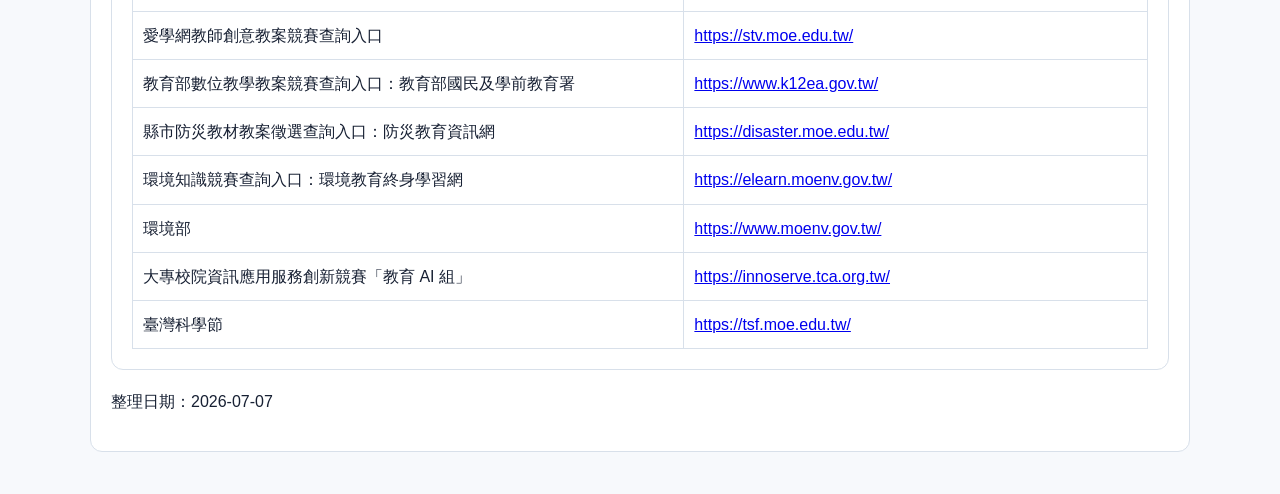
==== commit 9d7bd9a9: "docs: add competition website links" ====
--- a/index.html
+++ b/index.html
@@ -1 +1 @@
-<!doctype html><html lang="zh-Hant"><head><meta charset="utf-8"><meta name="viewport" content="width=device-width,initial-scale=1"><title>年度時間軸</title><style>body{font-family:"Microsoft JhengHei",Arial,sans-serif;line-height:1.7;margin:0;background:#f7f9fc;color:#172033}header{background:#eaf4ff;padding:36px 24px;text-align:center}main{max-width:1100px;margin:auto;padding:24px}section{background:#fff;border:1px solid #d8e0ea;border-radius:12px;padding:20px;margin:18px 0}h1{color:#0b2545;margin:0 0 8px}h2{color:#1f5f99}.item{border-left:5px solid #1f5f99;background:#fbfcfe;padding:12px 14px;margin:12px 0}.m{font-weight:bold;color:#0b2545}.label{font-weight:bold;color:#1f3a5f}table{border-collapse:collapse;width:100%;background:#fff}th,td{border:1px solid #d8e0ea;padding:10px;vertical-align:top}th{background:#e8eef5;color:#0b2545;text-align:left}@media print{body{background:#fff}section{border:0}}</style></head><body><header><h1>自然科學、環境教育、教案競賽與 AI 機器人年度時間軸</h1><p>適用於國小自然領域、環境教育推動、科展社群、新興科技與 AI 機器人社團年度規劃。</p></header><main><section><h2>使用方式</h2><p>先依月份安排校內探究、資料蒐集與社團訓練，再依各競賽收件時間轉成科展、教案、環境教育或 AI 機器人成果。</p></section><section><h2>一、年度時間軸</h2><div class="item"><div class="m">8-9 月｜年度主題盤點與選題</div><div><span class="label">可對應比賽／計畫：</span>科展、科學探究競賽、科教專案、永續教案、AI機器人社團</div><div><span class="label">建議準備內容：</span>決定年度課程主軸與可轉化成果。盤點學生、材料、設備、場地與科技工具，例如 AI鏡頭、小車、感測器、無人機、micro:bit、Arduino、影像辨識工具。</div></div><div class="item"><div class="m">9-10 月｜校內探究與資料蒐集</div><div><span class="label">可對應比賽／計畫：</span>縣市科展、科學探究競賽、環境教育課程</div><div><span class="label">建議準備內容：</span>帶學生做初步觀察、提問、記錄照片、建立觀察表。若結合科技，可加入 AI 辨識、感測器測量、資料視覺化。</div></div><div class="item"><div class="m">10-11 月｜題目收斂與實驗設計</div><div><span class="label">可對應比賽／計畫：</span>科展、科學探究競賽、新興科技課程</div><div><span class="label">建議準備內容：</span>將大主題收斂成可研究問題，建立變因、控制條件、紀錄方式。AI／機器人路線可設計巡檢、分類、搬運、辨識、避障、環境監測任務。</div></div><div class="item"><div class="m">11-12 月｜校內研究與科技作品雛形</div><div><span class="label">可對應比賽／計畫：</span>科展、科教專案、AI機器人社團</div><div><span class="label">建議準備內容：</span>完成第一輪資料蒐集與作品原型。整理研究日誌、照片、影片、初步圖表、程式版本、機器結構草圖。</div></div><div class="item"><div class="m">12-1 月｜初稿整理與寒假任務</div><div><span class="label">可對應比賽／計畫：</span>縣市科展、科學探究競賽</div><div><span class="label">建議準備內容：</span>產出研究摘要、研究動機、研究方法、初步結果。寒假可補拍影片、整理文獻、修改程式、測試機器人任務。</div></div><div class="item"><div class="m">1-2 月｜科學探究競賽啟動</div><div><span class="label">可對應比賽／計畫：</span>科學探究競賽「這樣教我就懂」</div><div><span class="label">建議準備內容：</span>2026 年報名 1/16-4/9，作品繳交 3/1-4/10。適合把自然現象、環境議題、AI辨識、資料分析整理成科學表達作品。</div></div><div class="item"><div class="m">1-5 月｜機器人競賽準備</div><div><span class="label">可對應比賽／計畫：</span>臺北市中小學資通訊機器人競賽、地方機器人賽</div><div><span class="label">建議準備內容：</span>臺北市 115 年中小學資通訊機器人競賽含人型機器人、智組型機器人，競賽時間為 5/23-5/25。</div></div><div class="item"><div class="m">2-3 月｜縣市科展與研究修正</div><div><span class="label">可對應比賽／計畫：</span>縣市科展、校內科展</div><div><span class="label">建議準備內容：</span>依縣市期程送件。補足資料量、修正圖表、強化討論與結論，也訓練學生口頭報告。</div></div><div class="item"><div class="m">3-4 月｜作品繳交與決賽準備</div><div><span class="label">可對應比賽／計畫：</span>科學探究競賽、縣市科展</div><div><span class="label">建議準備內容：</span>科學探究競賽作品 4/10 中午截止。同步整理可轉為教案的素材：教學流程、學習單、學生作品、評量規準。</div></div><div class="item"><div class="m">4-5 月｜環境教育與生物多樣性延伸</div><div><span class="label">可對應比賽／計畫：</span>氣候變遷繪畫比賽、生物多樣性活動、科教專案</div><div><span class="label">建議準備內容：</span>2026 第16屆氣候變遷國中小繪畫創作比賽主題為「多樣地球探險隊」，報名繳件至 6/4。</div></div><div class="item"><div class="m">4-6 月｜科教專案申請與教師社群規劃</div><div><span class="label">可對應比賽／計畫：</span>中小學科學教育專案計畫</div><div><span class="label">建議準備內容：</span>適合把校園生態、AI辨識、環境教育、科展培訓、機器人探究做成學校層級計畫。</div></div><div class="item"><div class="m">5-6 月｜AI／機器人競賽報名準備</div><div><span class="label">可對應比賽／計畫：</span>WRO 國際奧林匹亞智能機器人聯盟賽</div><div><span class="label">建議準備內容：</span>2026 WRO 區賽報名與資料繳交為 5/25-6/18，北區賽 7/22-7/24，中南區賽 7/15-7/16。</div></div><div class="item"><div class="m">5-8 月｜海洋教育教案整理</div><div><span class="label">可對應比賽／計畫：</span>「有台味的海洋課」海洋素養教案徵件</div><div><span class="label">建議準備內容：</span>國家海洋研究院辦理，收件至 8/14。可設計 4 堂以上模組課程。</div></div><div class="item"><div class="m">6-8 月｜永續教案投稿</div><div><span class="label">可對應比賽／計畫：</span>愛學網教師創意教案競賽</div><div><span class="label">建議準備內容：</span>115 年收件 6/15-8/31，國小組主題為「永續發展」。</div></div><div class="item"><div class="m">6-9 月｜數位教學與 AI 教案投稿</div><div><span class="label">可對應比賽／計畫：</span>教育部數位教學教案競賽</div><div><span class="label">建議準備內容：</span>115 年收件 6/22-9/9，類別含 AI科技類、一般科技類、適性科技類。</div></div><div class="item"><div class="m">6-9 月｜防災環境教育教案</div><div><span class="label">可對應比賽／計畫：</span>縣市防災教材教案徵選</div><div><span class="label">建議準備內容：</span>可做校園潛在災害、防災環境教育、特色防災課程。</div></div><div class="item"><div class="m">6-10 月｜環境知識培訓</div><div><span class="label">可對應比賽／計畫：</span>環境知識競賽</div><div><span class="label">建議準備內容：</span>115 年 6/1 開放報名，各縣市初賽須於 10/11 前完成，11/14 全國決賽。</div></div><div class="item"><div class="m">7 月｜AI、程式、無人機競賽</div><div><span class="label">可對應比賽／計畫：</span>AI START! 程式及無人機競賽</div><div><span class="label">建議準備內容：</span>內容含 START!AI智慧小車、R4M機器人任務賽、AI智慧農業採收機器人、WRO Robostarter-Sumo、無人機足球公開賽。</div></div><div class="item"><div class="m">7-8 月｜暑假成果整理與科技訓練</div><div><span class="label">可對應比賽／計畫：</span>WRO、AI START、科展成果、教案競賽</div><div><span class="label">建議準備內容：</span>整理照片、學習單、研究圖表、程式碼、機器人測試影片、教師反思。</div></div><div class="item"><div class="m">8-9 月｜新學年銜接與投稿收尾</div><div><span class="label">可對應比賽／計畫：</span>愛學網、數位教學教案、防災教案、海洋教案</div><div><span class="label">建議準備內容：</span>補齊教案格式：設計理念、學習目標、核心素養、學習表現、學習內容、教學流程、評量方式、學生作品、授權聲明。</div></div><div class="item"><div class="m">8-10 月｜教育 AI 與資訊應用競賽</div><div><span class="label">可對應比賽／計畫：</span>大專校院資訊應用服務創新競賽「教育AI組」</div><div><span class="label">建議準備內容：</span>報名 8/3-10/5，決賽 11/7。可作為教師理解教育AI趨勢、校園AI應用題型的參考。</div></div><div class="item"><div class="m">9-10 月｜環境知識初賽與教案成果發表</div><div><span class="label">可對應比賽／計畫：</span>環境知識競賽、縣市防災教案</div><div><span class="label">建議準備內容：</span>安排學生練習環境知識題庫；教師端準備校內領域社群分享。</div></div><div class="item"><div class="m">10 月｜AI素養競賽報名與訓練</div><div><span class="label">可對應比賽／計畫：</span>全國中小學資訊應用競賽 AI素養爭霸賽</div><div><span class="label">建議準備內容：</span>報名 10/12-10/16，10/28 全國同步 AI 模型訓練與上傳，11/13 決賽。</div></div><div class="item"><div class="m">10-11 月｜科學演示與環境行動展示</div><div><span class="label">可對應比賽／計畫：</span>科學演示擂台賽、臺灣科學節、環境知識決賽</div><div><span class="label">建議準備內容：</span>可把聲音、空氣、浮力、光電、昆蟲旅館、生態調查、AI辨識變成學生演示。</div></div><div class="item"><div class="m">11-12 月｜年度成果歸檔與下一輪選題</div><div><span class="label">可對應比賽／計畫：</span>科教專案、學校環境教育成果、科展前置、AI社團成果</div><div><span class="label">建議準備內容：</span>整理研究報告、教案、學生作品、照片、影片、學習單、程式碼、設計圖、測試紀錄與教師反思。</div></div><section><h2>二、一套課程的最佳轉換流程</h2><table><thead><tr><th>階段</th><th>產出</th><th>可投或可用</th></tr></thead><tbody><tr><td>9-10 月</td><td>校園觀察、問題牆、學生提問</td><td>自然課探究起點</td></tr><tr><td>10-12 月</td><td>實驗設計、觀察紀錄、照片資料</td><td>科展、科學探究競賽</td></tr><tr><td>11-1 月</td><td>AI辨識、感測器測量、機器人任務原型</td><td>AI教案、機器人競賽、科技社團</td></tr><tr><td>1-3 月</td><td>研究報告、圖表、口頭簡報</td><td>縣市科展、科學探究競賽</td></tr><tr><td>4-6 月</td><td>生物多樣性海報、環境行動、永續成果</td><td>環境教育、氣候變遷、生物多樣性活動</td></tr><tr><td>5-8 月</td><td>海洋、永續、防災、數位教案</td><td>海洋素養教案、愛學網、數位教學教案</td></tr><tr><td>6-8 月</td><td>機器人訓練、無人機任務、小車競賽</td><td>WRO、AI START、地方機器人競賽</td></tr><tr><td>10-11 月</td><td>學生科學演示、AI模型訓練、校園展示</td><td>AI素養爭霸賽、科學演示擂台賽、臺灣科學節</td></tr><tr><td>11-12 月</td><td>年度成果冊、課程資料庫、下一年度題目</td><td>科教專案延續、校本課程</td></tr></tbody></table></section><p>整理日期：2026-07-07</p></main></body></html>+<!doctype html><html lang="zh-Hant"><head><meta charset="utf-8"><meta name="viewport" content="width=device-width,initial-scale=1"><title>年度時間軸</title><style>body{font-family:"Microsoft JhengHei",Arial,sans-serif;line-height:1.7;margin:0;background:#f7f9fc;color:#172033}header{background:#eaf4ff;padding:36px 24px;text-align:center}main{max-width:1100px;margin:auto;padding:24px}section{background:#fff;border:1px solid #d8e0ea;border-radius:12px;padding:20px;margin:18px 0}h1{color:#0b2545;margin:0 0 8px}h2{color:#1f5f99}.item{border-left:5px solid #1f5f99;background:#fbfcfe;padding:12px 14px;margin:12px 0}.m{font-weight:bold;color:#0b2545}.label{font-weight:bold;color:#1f3a5f}table{border-collapse:collapse;width:100%;background:#fff}th,td{border:1px solid #d8e0ea;padding:10px;vertical-align:top}th{background:#e8eef5;color:#0b2545;text-align:left}@media print{body{background:#fff}section{border:0}}</style></head><body><header><h1>自然科學、環境教育、教案競賽與 AI 機器人年度時間軸</h1><p>適用於國小自然領域、環境教育推動、科展社群、新興科技與 AI 機器人社團年度規劃。</p></header><main><section><h2>使用方式</h2><p>先依月份安排校內探究、資料蒐集與社團訓練，再依各競賽收件時間轉成科展、教案、環境教育或 AI 機器人成果。</p></section><section><h2>一、年度時間軸</h2><div class="item"><div class="m">8-9 月｜年度主題盤點與選題</div><div><span class="label">可對應比賽／計畫：</span>科展、科學探究競賽、科教專案、永續教案、AI機器人社團</div><div><span class="label">建議準備內容：</span>決定年度課程主軸與可轉化成果。盤點學生、材料、設備、場地與科技工具，例如 AI鏡頭、小車、感測器、無人機、micro:bit、Arduino、影像辨識工具。</div></div><div class="item"><div class="m">9-10 月｜校內探究與資料蒐集</div><div><span class="label">可對應比賽／計畫：</span>縣市科展、科學探究競賽、環境教育課程</div><div><span class="label">建議準備內容：</span>帶學生做初步觀察、提問、記錄照片、建立觀察表。若結合科技，可加入 AI 辨識、感測器測量、資料視覺化。</div></div><div class="item"><div class="m">10-11 月｜題目收斂與實驗設計</div><div><span class="label">可對應比賽／計畫：</span>科展、科學探究競賽、新興科技課程</div><div><span class="label">建議準備內容：</span>將大主題收斂成可研究問題，建立變因、控制條件、紀錄方式。AI／機器人路線可設計巡檢、分類、搬運、辨識、避障、環境監測任務。</div></div><div class="item"><div class="m">11-12 月｜校內研究與科技作品雛形</div><div><span class="label">可對應比賽／計畫：</span>科展、科教專案、AI機器人社團</div><div><span class="label">建議準備內容：</span>完成第一輪資料蒐集與作品原型。整理研究日誌、照片、影片、初步圖表、程式版本、機器結構草圖。</div></div><div class="item"><div class="m">12-1 月｜初稿整理與寒假任務</div><div><span class="label">可對應比賽／計畫：</span>縣市科展、科學探究競賽</div><div><span class="label">建議準備內容：</span>產出研究摘要、研究動機、研究方法、初步結果。寒假可補拍影片、整理文獻、修改程式、測試機器人任務。</div></div><div class="item"><div class="m">1-2 月｜科學探究競賽啟動</div><div><span class="label">可對應比賽／計畫：</span>科學探究競賽「這樣教我就懂」</div><div><span class="label">建議準備內容：</span>2026 年報名 1/16-4/9，作品繳交 3/1-4/10。適合把自然現象、環境議題、AI辨識、資料分析整理成科學表達作品。</div></div><div class="item"><div class="m">1-5 月｜機器人競賽準備</div><div><span class="label">可對應比賽／計畫：</span>臺北市中小學資通訊機器人競賽、地方機器人賽</div><div><span class="label">建議準備內容：</span>臺北市 115 年中小學資通訊機器人競賽含人型機器人、智組型機器人，競賽時間為 5/23-5/25。</div></div><div class="item"><div class="m">2-3 月｜縣市科展與研究修正</div><div><span class="label">可對應比賽／計畫：</span>縣市科展、校內科展</div><div><span class="label">建議準備內容：</span>依縣市期程送件。補足資料量、修正圖表、強化討論與結論，也訓練學生口頭報告。</div></div><div class="item"><div class="m">3-4 月｜作品繳交與決賽準備</div><div><span class="label">可對應比賽／計畫：</span>科學探究競賽、縣市科展</div><div><span class="label">建議準備內容：</span>科學探究競賽作品 4/10 中午截止。同步整理可轉為教案的素材：教學流程、學習單、學生作品、評量規準。</div></div><div class="item"><div class="m">4-5 月｜環境教育與生物多樣性延伸</div><div><span class="label">可對應比賽／計畫：</span>氣候變遷繪畫比賽、生物多樣性活動、科教專案</div><div><span class="label">建議準備內容：</span>2026 第16屆氣候變遷國中小繪畫創作比賽主題為「多樣地球探險隊」，報名繳件至 6/4。</div></div><div class="item"><div class="m">4-6 月｜科教專案申請與教師社群規劃</div><div><span class="label">可對應比賽／計畫：</span>中小學科學教育專案計畫</div><div><span class="label">建議準備內容：</span>適合把校園生態、AI辨識、環境教育、科展培訓、機器人探究做成學校層級計畫。</div></div><div class="item"><div class="m">5-6 月｜AI／機器人競賽報名準備</div><div><span class="label">可對應比賽／計畫：</span>WRO 國際奧林匹亞智能機器人聯盟賽</div><div><span class="label">建議準備內容：</span>2026 WRO 區賽報名與資料繳交為 5/25-6/18，北區賽 7/22-7/24，中南區賽 7/15-7/16。</div></div><div class="item"><div class="m">5-8 月｜海洋教育教案整理</div><div><span class="label">可對應比賽／計畫：</span>「有台味的海洋課」海洋素養教案徵件</div><div><span class="label">建議準備內容：</span>國家海洋研究院辦理，收件至 8/14。可設計 4 堂以上模組課程。</div></div><div class="item"><div class="m">6-8 月｜永續教案投稿</div><div><span class="label">可對應比賽／計畫：</span>愛學網教師創意教案競賽</div><div><span class="label">建議準備內容：</span>115 年收件 6/15-8/31，國小組主題為「永續發展」。</div></div><div class="item"><div class="m">6-9 月｜數位教學與 AI 教案投稿</div><div><span class="label">可對應比賽／計畫：</span>教育部數位教學教案競賽</div><div><span class="label">建議準備內容：</span>115 年收件 6/22-9/9，類別含 AI科技類、一般科技類、適性科技類。</div></div><div class="item"><div class="m">6-9 月｜防災環境教育教案</div><div><span class="label">可對應比賽／計畫：</span>縣市防災教材教案徵選</div><div><span class="label">建議準備內容：</span>可做校園潛在災害、防災環境教育、特色防災課程。</div></div><div class="item"><div class="m">6-10 月｜環境知識培訓</div><div><span class="label">可對應比賽／計畫：</span>環境知識競賽</div><div><span class="label">建議準備內容：</span>115 年 6/1 開放報名，各縣市初賽須於 10/11 前完成，11/14 全國決賽。</div></div><div class="item"><div class="m">7 月｜AI、程式、無人機競賽</div><div><span class="label">可對應比賽／計畫：</span>AI START! 程式及無人機競賽</div><div><span class="label">建議準備內容：</span>內容含 START!AI智慧小車、R4M機器人任務賽、AI智慧農業採收機器人、WRO Robostarter-Sumo、無人機足球公開賽。</div></div><div class="item"><div class="m">7-8 月｜暑假成果整理與科技訓練</div><div><span class="label">可對應比賽／計畫：</span>WRO、AI START、科展成果、教案競賽</div><div><span class="label">建議準備內容：</span>整理照片、學習單、研究圖表、程式碼、機器人測試影片、教師反思。</div></div><div class="item"><div class="m">8-9 月｜新學年銜接與投稿收尾</div><div><span class="label">可對應比賽／計畫：</span>愛學網、數位教學教案、防災教案、海洋教案</div><div><span class="label">建議準備內容：</span>補齊教案格式：設計理念、學習目標、核心素養、學習表現、學習內容、教學流程、評量方式、學生作品、授權聲明。</div></div><div class="item"><div class="m">8-10 月｜教育 AI 與資訊應用競賽</div><div><span class="label">可對應比賽／計畫：</span>大專校院資訊應用服務創新競賽「教育AI組」</div><div><span class="label">建議準備內容：</span>報名 8/3-10/5，決賽 11/7。可作為教師理解教育AI趨勢、校園AI應用題型的參考。</div></div><div class="item"><div class="m">9-10 月｜環境知識初賽與教案成果發表</div><div><span class="label">可對應比賽／計畫：</span>環境知識競賽、縣市防災教案</div><div><span class="label">建議準備內容：</span>安排學生練習環境知識題庫；教師端準備校內領域社群分享。</div></div><div class="item"><div class="m">10 月｜AI素養競賽報名與訓練</div><div><span class="label">可對應比賽／計畫：</span>全國中小學資訊應用競賽 AI素養爭霸賽</div><div><span class="label">建議準備內容：</span>報名 10/12-10/16，10/28 全國同步 AI 模型訓練與上傳，11/13 決賽。</div></div><div class="item"><div class="m">10-11 月｜科學演示與環境行動展示</div><div><span class="label">可對應比賽／計畫：</span>科學演示擂台賽、臺灣科學節、環境知識決賽</div><div><span class="label">建議準備內容：</span>可把聲音、空氣、浮力、光電、昆蟲旅館、生態調查、AI辨識變成學生演示。</div></div><div class="item"><div class="m">11-12 月｜年度成果歸檔與下一輪選題</div><div><span class="label">可對應比賽／計畫：</span>科教專案、學校環境教育成果、科展前置、AI社團成果</div><div><span class="label">建議準備內容：</span>整理研究報告、教案、學生作品、照片、影片、學習單、程式碼、設計圖、測試紀錄與教師反思。</div></div><section><h2>二、一套課程的最佳轉換流程</h2><table><thead><tr><th>階段</th><th>產出</th><th>可投或可用</th></tr></thead><tbody><tr><td>9-10 月</td><td>校園觀察、問題牆、學生提問</td><td>自然課探究起點</td></tr><tr><td>10-12 月</td><td>實驗設計、觀察紀錄、照片資料</td><td>科展、科學探究競賽</td></tr><tr><td>11-1 月</td><td>AI辨識、感測器測量、機器人任務原型</td><td>AI教案、機器人競賽、科技社團</td></tr><tr><td>1-3 月</td><td>研究報告、圖表、口頭簡報</td><td>縣市科展、科學探究競賽</td></tr><tr><td>4-6 月</td><td>生物多樣性海報、環境行動、永續成果</td><td>環境教育、氣候變遷、生物多樣性活動</td></tr><tr><td>5-8 月</td><td>海洋、永續、防災、數位教案</td><td>海洋素養教案、愛學網、數位教學教案</td></tr><tr><td>6-8 月</td><td>機器人訓練、無人機任務、小車競賽</td><td>WRO、AI START、地方機器人競賽</td></tr><tr><td>10-11 月</td><td>學生科學演示、AI模型訓練、校園展示</td><td>AI素養爭霸賽、科學演示擂台賽、臺灣科學節</td></tr><tr><td>11-12 月</td><td>年度成果冊、課程資料庫、下一年度題目</td><td>科教專案延續、校本課程</td></tr></tbody></table></section><section><h2>三、相關比賽與計畫網站</h2><p>以下整理本時間軸中提到的主要比賽、計畫與查詢入口，實際報名期程仍以各主辦單位公告為準。</p><table><thead><tr><th>比賽／計畫</th><th>網站連結</th></tr></thead><tbody><tr><td>科學探究競賽—這樣教我就懂</td><td><a href="https://sciexplore2026.colife.org.tw/" target="_blank" rel="noopener">https://sciexplore2026.colife.org.tw/</a></td></tr><tr><td>全國中小學科學展覽會／科展資訊管理系統</td><td><a href="https://twsf.ntsec.gov.tw/" target="_blank" rel="noopener">https://twsf.ntsec.gov.tw/</a></td></tr><tr><td>國立臺灣科學教育館</td><td><a href="https://www.ntsec.gov.tw/" target="_blank" rel="noopener">https://www.ntsec.gov.tw/</a></td></tr><tr><td>臺北市中小學資通訊機器人競賽查詢入口：臺北市政府教育局</td><td><a href="https://www.doe.gov.taipei/" target="_blank" rel="noopener">https://www.doe.gov.taipei/</a></td></tr><tr><td>氣候變遷國中小繪畫創作比賽</td><td><a href="https://painting.taise.org.tw/" target="_blank" rel="noopener">https://painting.taise.org.tw/</a></td></tr><tr><td>中小學科學教育專案計畫查詢入口：教育部國民及學前教育署</td><td><a href="https://www.k12ea.gov.tw/" target="_blank" rel="noopener">https://www.k12ea.gov.tw/</a></td></tr><tr><td>WRO 臺灣選拔賽／臺灣玉山機器人協會</td><td><a href="https://www.era.org.tw/main/category/game/game-wro/" target="_blank" rel="noopener">https://www.era.org.tw/main/category/game/game-wro/</a></td></tr><tr><td>WRO Association</td><td><a href="https://wro-association.org/" target="_blank" rel="noopener">https://wro-association.org/</a></td></tr><tr><td>WRO 2026 國際賽</td><td><a href="https://wro2026.org/zh-TW/" target="_blank" rel="noopener">https://wro2026.org/zh-TW/</a></td></tr><tr><td>「有台味的海洋課」海洋素養教案徵件查詢入口：國家海洋研究院</td><td><a href="https://www.namr.gov.tw/ch/index.jsp" target="_blank" rel="noopener">https://www.namr.gov.tw/ch/index.jsp</a></td></tr><tr><td>愛學網教師創意教案競賽查詢入口</td><td><a href="https://stv.moe.edu.tw/" target="_blank" rel="noopener">https://stv.moe.edu.tw/</a></td></tr><tr><td>教育部數位教學教案競賽查詢入口：教育部國民及學前教育署</td><td><a href="https://www.k12ea.gov.tw/" target="_blank" rel="noopener">https://www.k12ea.gov.tw/</a></td></tr><tr><td>縣市防災教材教案徵選查詢入口：防災教育資訊網</td><td><a href="https://disaster.moe.edu.tw/" target="_blank" rel="noopener">https://disaster.moe.edu.tw/</a></td></tr><tr><td>環境知識競賽查詢入口：環境教育終身學習網</td><td><a href="https://elearn.moenv.gov.tw/" target="_blank" rel="noopener">https://elearn.moenv.gov.tw/</a></td></tr><tr><td>環境部</td><td><a href="https://www.moenv.gov.tw/" target="_blank" rel="noopener">https://www.moenv.gov.tw/</a></td></tr><tr><td>大專校院資訊應用服務創新競賽「教育 AI 組」</td><td><a href="https://innoserve.tca.org.tw/" target="_blank" rel="noopener">https://innoserve.tca.org.tw/</a></td></tr><tr><td>臺灣科學節</td><td><a href="https://tsf.moe.edu.tw/" target="_blank" rel="noopener">https://tsf.moe.edu.tw/</a></td></tr></tbody></table></section><p>整理日期：2026-07-07</p></main></body></html>
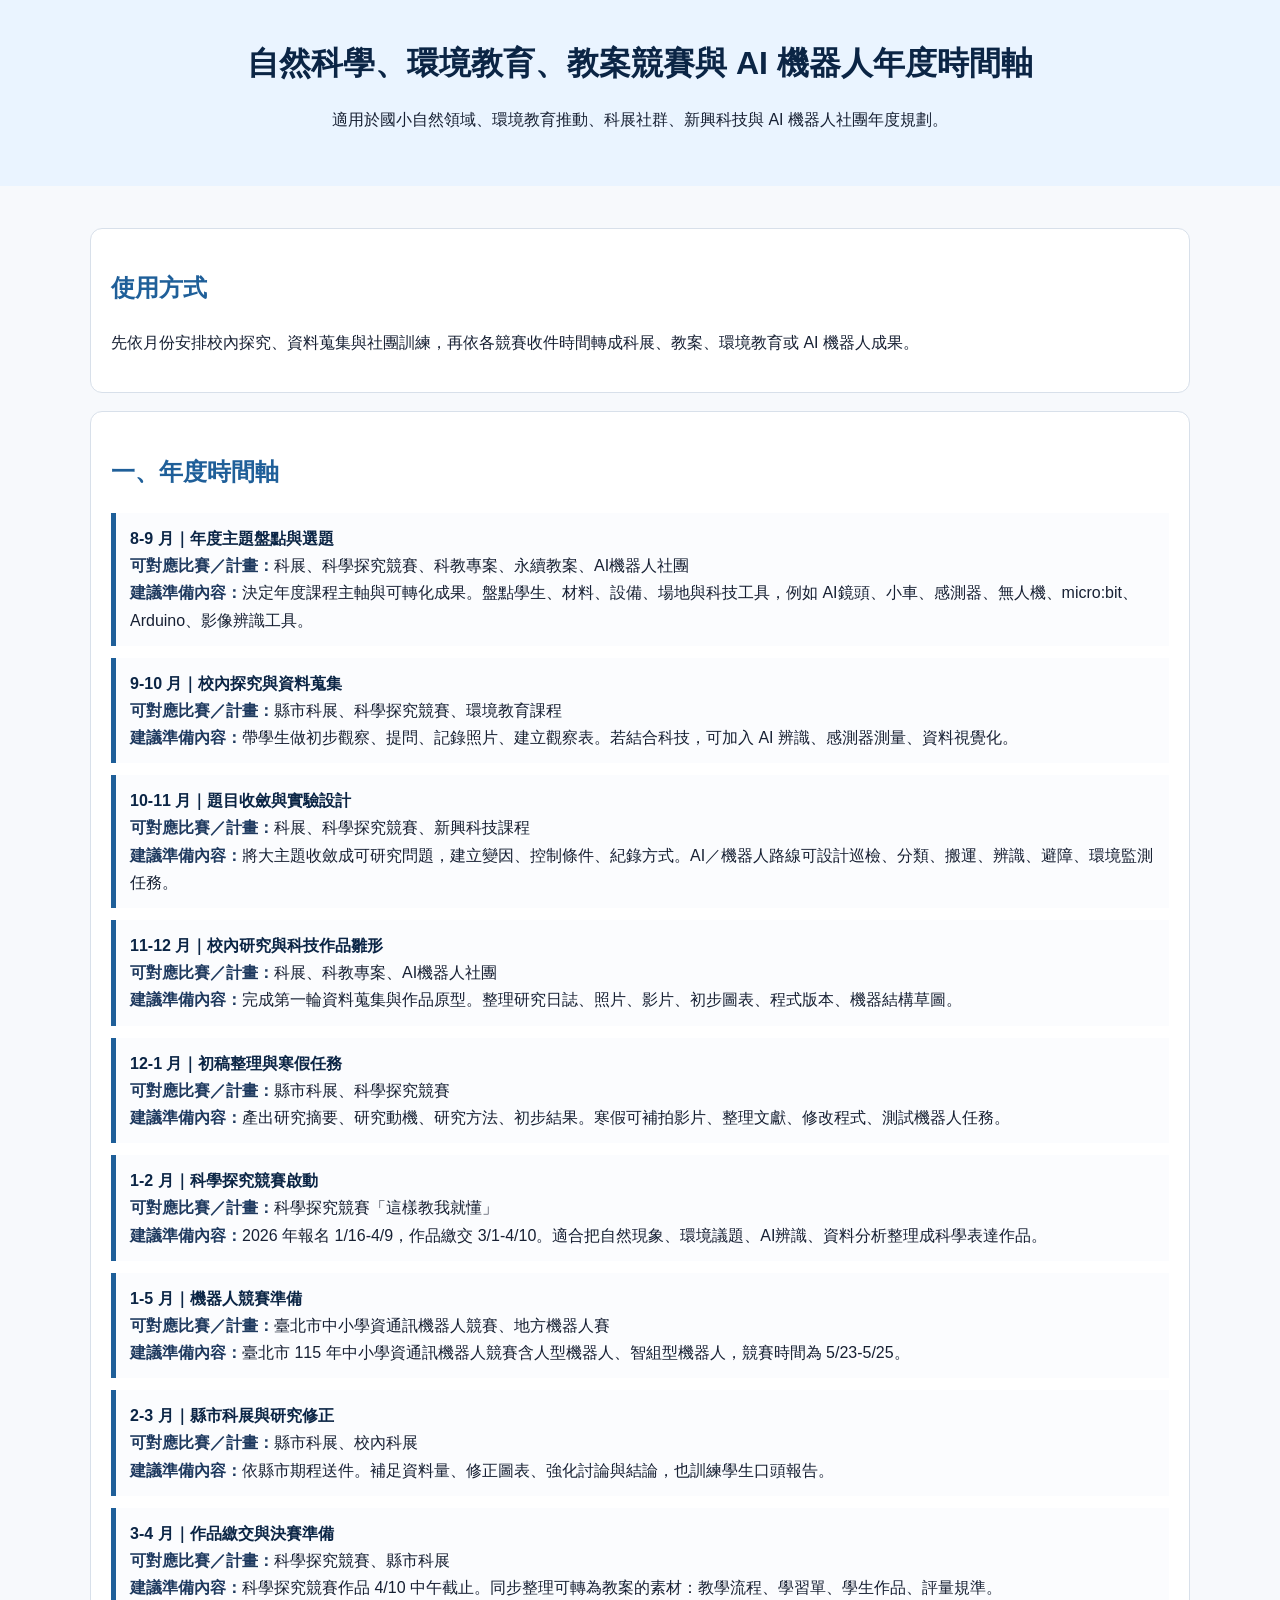
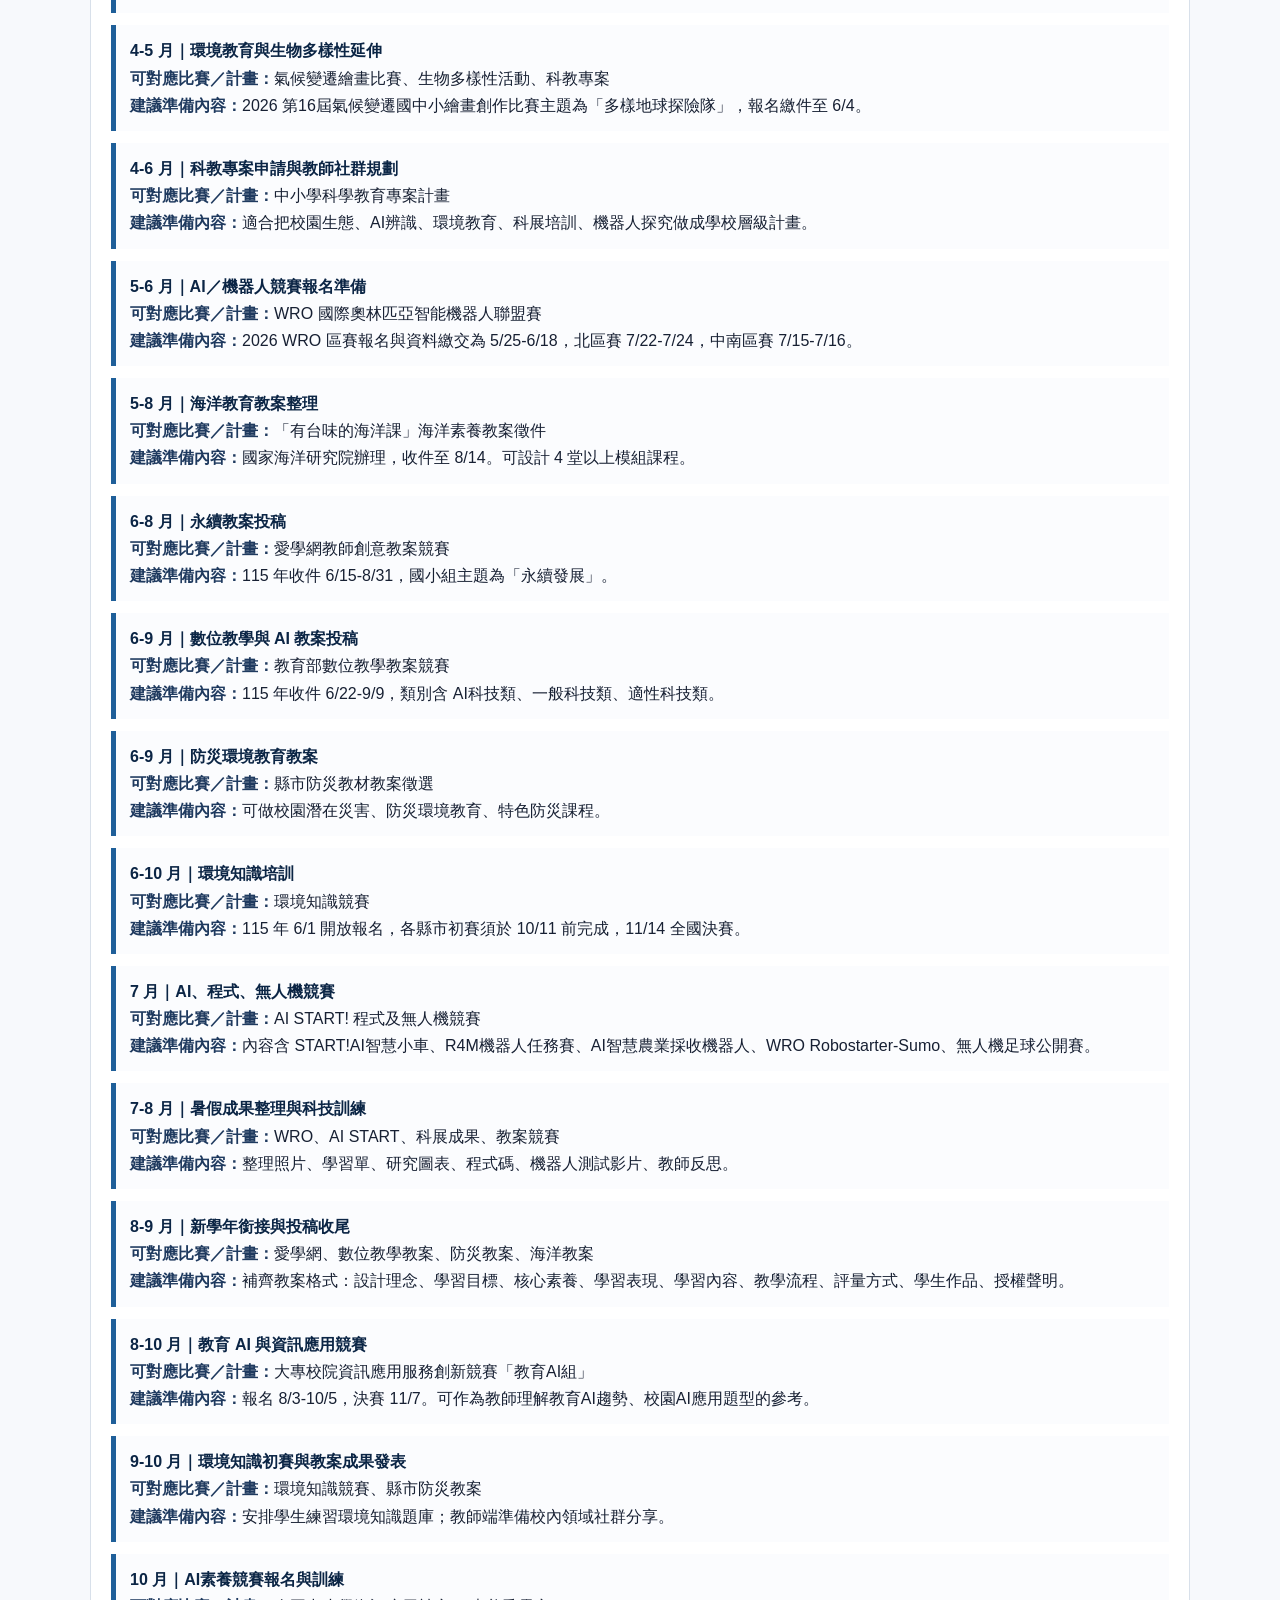
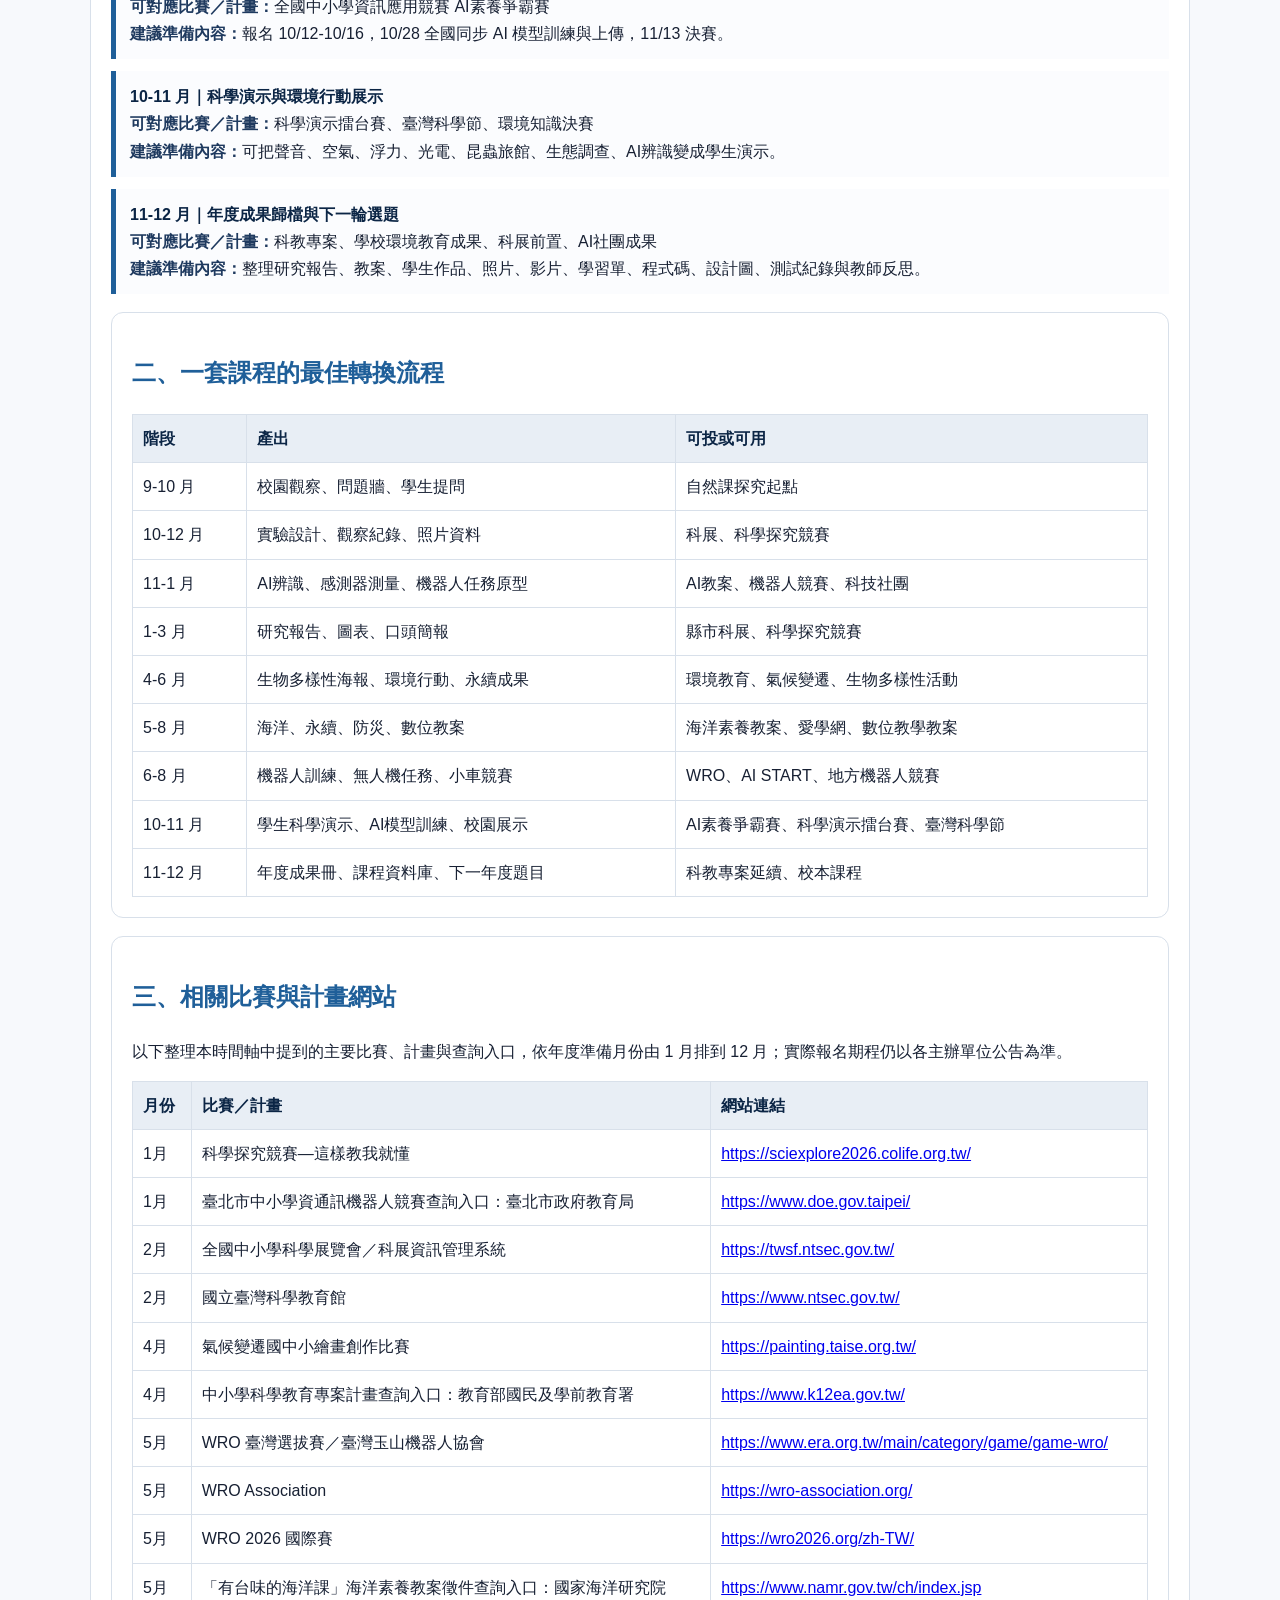
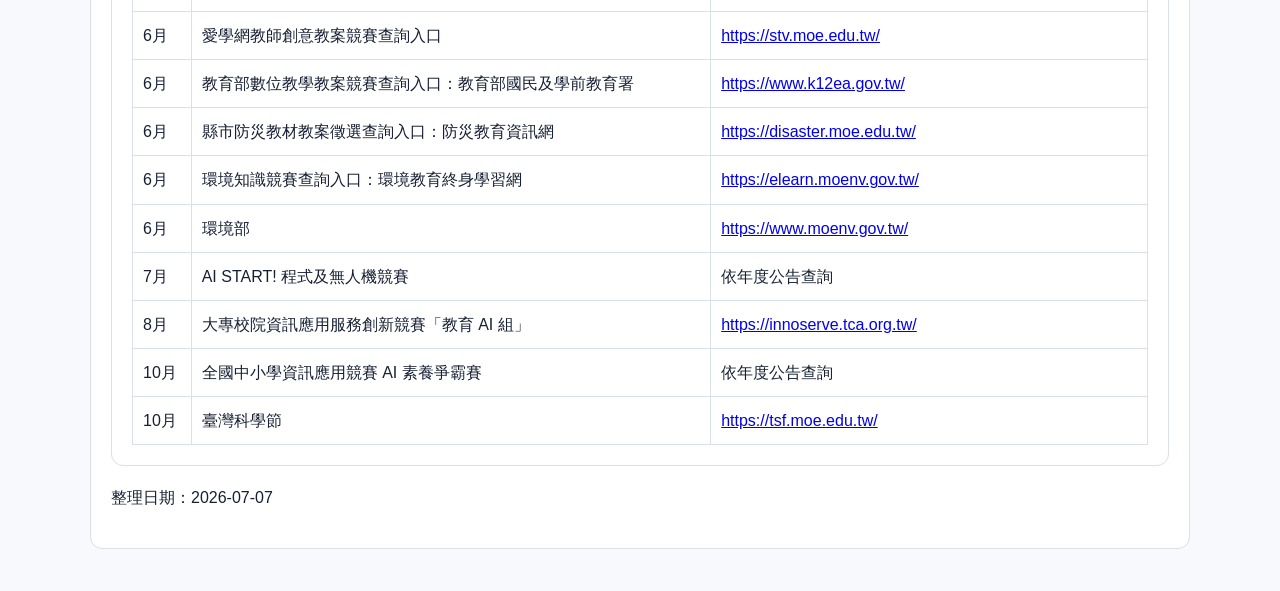
==== commit a1c6fd16: "docs: add month column to competition links" ====
--- a/index.html
+++ b/index.html
@@ -1 +1 @@
-<!doctype html><html lang="zh-Hant"><head><meta charset="utf-8"><meta name="viewport" content="width=device-width,initial-scale=1"><title>年度時間軸</title><style>body{font-family:"Microsoft JhengHei",Arial,sans-serif;line-height:1.7;margin:0;background:#f7f9fc;color:#172033}header{background:#eaf4ff;padding:36px 24px;text-align:center}main{max-width:1100px;margin:auto;padding:24px}section{background:#fff;border:1px solid #d8e0ea;border-radius:12px;padding:20px;margin:18px 0}h1{color:#0b2545;margin:0 0 8px}h2{color:#1f5f99}.item{border-left:5px solid #1f5f99;background:#fbfcfe;padding:12px 14px;margin:12px 0}.m{font-weight:bold;color:#0b2545}.label{font-weight:bold;color:#1f3a5f}table{border-collapse:collapse;width:100%;background:#fff}th,td{border:1px solid #d8e0ea;padding:10px;vertical-align:top}th{background:#e8eef5;color:#0b2545;text-align:left}@media print{body{background:#fff}section{border:0}}</style></head><body><header><h1>自然科學、環境教育、教案競賽與 AI 機器人年度時間軸</h1><p>適用於國小自然領域、環境教育推動、科展社群、新興科技與 AI 機器人社團年度規劃。</p></header><main><section><h2>使用方式</h2><p>先依月份安排校內探究、資料蒐集與社團訓練，再依各競賽收件時間轉成科展、教案、環境教育或 AI 機器人成果。</p></section><section><h2>一、年度時間軸</h2><div class="item"><div class="m">8-9 月｜年度主題盤點與選題</div><div><span class="label">可對應比賽／計畫：</span>科展、科學探究競賽、科教專案、永續教案、AI機器人社團</div><div><span class="label">建議準備內容：</span>決定年度課程主軸與可轉化成果。盤點學生、材料、設備、場地與科技工具，例如 AI鏡頭、小車、感測器、無人機、micro:bit、Arduino、影像辨識工具。</div></div><div class="item"><div class="m">9-10 月｜校內探究與資料蒐集</div><div><span class="label">可對應比賽／計畫：</span>縣市科展、科學探究競賽、環境教育課程</div><div><span class="label">建議準備內容：</span>帶學生做初步觀察、提問、記錄照片、建立觀察表。若結合科技，可加入 AI 辨識、感測器測量、資料視覺化。</div></div><div class="item"><div class="m">10-11 月｜題目收斂與實驗設計</div><div><span class="label">可對應比賽／計畫：</span>科展、科學探究競賽、新興科技課程</div><div><span class="label">建議準備內容：</span>將大主題收斂成可研究問題，建立變因、控制條件、紀錄方式。AI／機器人路線可設計巡檢、分類、搬運、辨識、避障、環境監測任務。</div></div><div class="item"><div class="m">11-12 月｜校內研究與科技作品雛形</div><div><span class="label">可對應比賽／計畫：</span>科展、科教專案、AI機器人社團</div><div><span class="label">建議準備內容：</span>完成第一輪資料蒐集與作品原型。整理研究日誌、照片、影片、初步圖表、程式版本、機器結構草圖。</div></div><div class="item"><div class="m">12-1 月｜初稿整理與寒假任務</div><div><span class="label">可對應比賽／計畫：</span>縣市科展、科學探究競賽</div><div><span class="label">建議準備內容：</span>產出研究摘要、研究動機、研究方法、初步結果。寒假可補拍影片、整理文獻、修改程式、測試機器人任務。</div></div><div class="item"><div class="m">1-2 月｜科學探究競賽啟動</div><div><span class="label">可對應比賽／計畫：</span>科學探究競賽「這樣教我就懂」</div><div><span class="label">建議準備內容：</span>2026 年報名 1/16-4/9，作品繳交 3/1-4/10。適合把自然現象、環境議題、AI辨識、資料分析整理成科學表達作品。</div></div><div class="item"><div class="m">1-5 月｜機器人競賽準備</div><div><span class="label">可對應比賽／計畫：</span>臺北市中小學資通訊機器人競賽、地方機器人賽</div><div><span class="label">建議準備內容：</span>臺北市 115 年中小學資通訊機器人競賽含人型機器人、智組型機器人，競賽時間為 5/23-5/25。</div></div><div class="item"><div class="m">2-3 月｜縣市科展與研究修正</div><div><span class="label">可對應比賽／計畫：</span>縣市科展、校內科展</div><div><span class="label">建議準備內容：</span>依縣市期程送件。補足資料量、修正圖表、強化討論與結論，也訓練學生口頭報告。</div></div><div class="item"><div class="m">3-4 月｜作品繳交與決賽準備</div><div><span class="label">可對應比賽／計畫：</span>科學探究競賽、縣市科展</div><div><span class="label">建議準備內容：</span>科學探究競賽作品 4/10 中午截止。同步整理可轉為教案的素材：教學流程、學習單、學生作品、評量規準。</div></div><div class="item"><div class="m">4-5 月｜環境教育與生物多樣性延伸</div><div><span class="label">可對應比賽／計畫：</span>氣候變遷繪畫比賽、生物多樣性活動、科教專案</div><div><span class="label">建議準備內容：</span>2026 第16屆氣候變遷國中小繪畫創作比賽主題為「多樣地球探險隊」，報名繳件至 6/4。</div></div><div class="item"><div class="m">4-6 月｜科教專案申請與教師社群規劃</div><div><span class="label">可對應比賽／計畫：</span>中小學科學教育專案計畫</div><div><span class="label">建議準備內容：</span>適合把校園生態、AI辨識、環境教育、科展培訓、機器人探究做成學校層級計畫。</div></div><div class="item"><div class="m">5-6 月｜AI／機器人競賽報名準備</div><div><span class="label">可對應比賽／計畫：</span>WRO 國際奧林匹亞智能機器人聯盟賽</div><div><span class="label">建議準備內容：</span>2026 WRO 區賽報名與資料繳交為 5/25-6/18，北區賽 7/22-7/24，中南區賽 7/15-7/16。</div></div><div class="item"><div class="m">5-8 月｜海洋教育教案整理</div><div><span class="label">可對應比賽／計畫：</span>「有台味的海洋課」海洋素養教案徵件</div><div><span class="label">建議準備內容：</span>國家海洋研究院辦理，收件至 8/14。可設計 4 堂以上模組課程。</div></div><div class="item"><div class="m">6-8 月｜永續教案投稿</div><div><span class="label">可對應比賽／計畫：</span>愛學網教師創意教案競賽</div><div><span class="label">建議準備內容：</span>115 年收件 6/15-8/31，國小組主題為「永續發展」。</div></div><div class="item"><div class="m">6-9 月｜數位教學與 AI 教案投稿</div><div><span class="label">可對應比賽／計畫：</span>教育部數位教學教案競賽</div><div><span class="label">建議準備內容：</span>115 年收件 6/22-9/9，類別含 AI科技類、一般科技類、適性科技類。</div></div><div class="item"><div class="m">6-9 月｜防災環境教育教案</div><div><span class="label">可對應比賽／計畫：</span>縣市防災教材教案徵選</div><div><span class="label">建議準備內容：</span>可做校園潛在災害、防災環境教育、特色防災課程。</div></div><div class="item"><div class="m">6-10 月｜環境知識培訓</div><div><span class="label">可對應比賽／計畫：</span>環境知識競賽</div><div><span class="label">建議準備內容：</span>115 年 6/1 開放報名，各縣市初賽須於 10/11 前完成，11/14 全國決賽。</div></div><div class="item"><div class="m">7 月｜AI、程式、無人機競賽</div><div><span class="label">可對應比賽／計畫：</span>AI START! 程式及無人機競賽</div><div><span class="label">建議準備內容：</span>內容含 START!AI智慧小車、R4M機器人任務賽、AI智慧農業採收機器人、WRO Robostarter-Sumo、無人機足球公開賽。</div></div><div class="item"><div class="m">7-8 月｜暑假成果整理與科技訓練</div><div><span class="label">可對應比賽／計畫：</span>WRO、AI START、科展成果、教案競賽</div><div><span class="label">建議準備內容：</span>整理照片、學習單、研究圖表、程式碼、機器人測試影片、教師反思。</div></div><div class="item"><div class="m">8-9 月｜新學年銜接與投稿收尾</div><div><span class="label">可對應比賽／計畫：</span>愛學網、數位教學教案、防災教案、海洋教案</div><div><span class="label">建議準備內容：</span>補齊教案格式：設計理念、學習目標、核心素養、學習表現、學習內容、教學流程、評量方式、學生作品、授權聲明。</div></div><div class="item"><div class="m">8-10 月｜教育 AI 與資訊應用競賽</div><div><span class="label">可對應比賽／計畫：</span>大專校院資訊應用服務創新競賽「教育AI組」</div><div><span class="label">建議準備內容：</span>報名 8/3-10/5，決賽 11/7。可作為教師理解教育AI趨勢、校園AI應用題型的參考。</div></div><div class="item"><div class="m">9-10 月｜環境知識初賽與教案成果發表</div><div><span class="label">可對應比賽／計畫：</span>環境知識競賽、縣市防災教案</div><div><span class="label">建議準備內容：</span>安排學生練習環境知識題庫；教師端準備校內領域社群分享。</div></div><div class="item"><div class="m">10 月｜AI素養競賽報名與訓練</div><div><span class="label">可對應比賽／計畫：</span>全國中小學資訊應用競賽 AI素養爭霸賽</div><div><span class="label">建議準備內容：</span>報名 10/12-10/16，10/28 全國同步 AI 模型訓練與上傳，11/13 決賽。</div></div><div class="item"><div class="m">10-11 月｜科學演示與環境行動展示</div><div><span class="label">可對應比賽／計畫：</span>科學演示擂台賽、臺灣科學節、環境知識決賽</div><div><span class="label">建議準備內容：</span>可把聲音、空氣、浮力、光電、昆蟲旅館、生態調查、AI辨識變成學生演示。</div></div><div class="item"><div class="m">11-12 月｜年度成果歸檔與下一輪選題</div><div><span class="label">可對應比賽／計畫：</span>科教專案、學校環境教育成果、科展前置、AI社團成果</div><div><span class="label">建議準備內容：</span>整理研究報告、教案、學生作品、照片、影片、學習單、程式碼、設計圖、測試紀錄與教師反思。</div></div><section><h2>二、一套課程的最佳轉換流程</h2><table><thead><tr><th>階段</th><th>產出</th><th>可投或可用</th></tr></thead><tbody><tr><td>9-10 月</td><td>校園觀察、問題牆、學生提問</td><td>自然課探究起點</td></tr><tr><td>10-12 月</td><td>實驗設計、觀察紀錄、照片資料</td><td>科展、科學探究競賽</td></tr><tr><td>11-1 月</td><td>AI辨識、感測器測量、機器人任務原型</td><td>AI教案、機器人競賽、科技社團</td></tr><tr><td>1-3 月</td><td>研究報告、圖表、口頭簡報</td><td>縣市科展、科學探究競賽</td></tr><tr><td>4-6 月</td><td>生物多樣性海報、環境行動、永續成果</td><td>環境教育、氣候變遷、生物多樣性活動</td></tr><tr><td>5-8 月</td><td>海洋、永續、防災、數位教案</td><td>海洋素養教案、愛學網、數位教學教案</td></tr><tr><td>6-8 月</td><td>機器人訓練、無人機任務、小車競賽</td><td>WRO、AI START、地方機器人競賽</td></tr><tr><td>10-11 月</td><td>學生科學演示、AI模型訓練、校園展示</td><td>AI素養爭霸賽、科學演示擂台賽、臺灣科學節</td></tr><tr><td>11-12 月</td><td>年度成果冊、課程資料庫、下一年度題目</td><td>科教專案延續、校本課程</td></tr></tbody></table></section><section><h2>三、相關比賽與計畫網站</h2><p>以下整理本時間軸中提到的主要比賽、計畫與查詢入口，實際報名期程仍以各主辦單位公告為準。</p><table><thead><tr><th>比賽／計畫</th><th>網站連結</th></tr></thead><tbody><tr><td>科學探究競賽—這樣教我就懂</td><td><a href="https://sciexplore2026.colife.org.tw/" target="_blank" rel="noopener">https://sciexplore2026.colife.org.tw/</a></td></tr><tr><td>全國中小學科學展覽會／科展資訊管理系統</td><td><a href="https://twsf.ntsec.gov.tw/" target="_blank" rel="noopener">https://twsf.ntsec.gov.tw/</a></td></tr><tr><td>國立臺灣科學教育館</td><td><a href="https://www.ntsec.gov.tw/" target="_blank" rel="noopener">https://www.ntsec.gov.tw/</a></td></tr><tr><td>臺北市中小學資通訊機器人競賽查詢入口：臺北市政府教育局</td><td><a href="https://www.doe.gov.taipei/" target="_blank" rel="noopener">https://www.doe.gov.taipei/</a></td></tr><tr><td>氣候變遷國中小繪畫創作比賽</td><td><a href="https://painting.taise.org.tw/" target="_blank" rel="noopener">https://painting.taise.org.tw/</a></td></tr><tr><td>中小學科學教育專案計畫查詢入口：教育部國民及學前教育署</td><td><a href="https://www.k12ea.gov.tw/" target="_blank" rel="noopener">https://www.k12ea.gov.tw/</a></td></tr><tr><td>WRO 臺灣選拔賽／臺灣玉山機器人協會</td><td><a href="https://www.era.org.tw/main/category/game/game-wro/" target="_blank" rel="noopener">https://www.era.org.tw/main/category/game/game-wro/</a></td></tr><tr><td>WRO Association</td><td><a href="https://wro-association.org/" target="_blank" rel="noopener">https://wro-association.org/</a></td></tr><tr><td>WRO 2026 國際賽</td><td><a href="https://wro2026.org/zh-TW/" target="_blank" rel="noopener">https://wro2026.org/zh-TW/</a></td></tr><tr><td>「有台味的海洋課」海洋素養教案徵件查詢入口：國家海洋研究院</td><td><a href="https://www.namr.gov.tw/ch/index.jsp" target="_blank" rel="noopener">https://www.namr.gov.tw/ch/index.jsp</a></td></tr><tr><td>愛學網教師創意教案競賽查詢入口</td><td><a href="https://stv.moe.edu.tw/" target="_blank" rel="noopener">https://stv.moe.edu.tw/</a></td></tr><tr><td>教育部數位教學教案競賽查詢入口：教育部國民及學前教育署</td><td><a href="https://www.k12ea.gov.tw/" target="_blank" rel="noopener">https://www.k12ea.gov.tw/</a></td></tr><tr><td>縣市防災教材教案徵選查詢入口：防災教育資訊網</td><td><a href="https://disaster.moe.edu.tw/" target="_blank" rel="noopener">https://disaster.moe.edu.tw/</a></td></tr><tr><td>環境知識競賽查詢入口：環境教育終身學習網</td><td><a href="https://elearn.moenv.gov.tw/" target="_blank" rel="noopener">https://elearn.moenv.gov.tw/</a></td></tr><tr><td>環境部</td><td><a href="https://www.moenv.gov.tw/" target="_blank" rel="noopener">https://www.moenv.gov.tw/</a></td></tr><tr><td>大專校院資訊應用服務創新競賽「教育 AI 組」</td><td><a href="https://innoserve.tca.org.tw/" target="_blank" rel="noopener">https://innoserve.tca.org.tw/</a></td></tr><tr><td>臺灣科學節</td><td><a href="https://tsf.moe.edu.tw/" target="_blank" rel="noopener">https://tsf.moe.edu.tw/</a></td></tr></tbody></table></section><p>整理日期：2026-07-07</p></main></body></html>+<!doctype html><html lang="zh-Hant"><head><meta charset="utf-8"><meta name="viewport" content="width=device-width,initial-scale=1"><title>年度時間軸</title><style>body{font-family:"Microsoft JhengHei",Arial,sans-serif;line-height:1.7;margin:0;background:#f7f9fc;color:#172033}header{background:#eaf4ff;padding:36px 24px;text-align:center}main{max-width:1100px;margin:auto;padding:24px}section{background:#fff;border:1px solid #d8e0ea;border-radius:12px;padding:20px;margin:18px 0}h1{color:#0b2545;margin:0 0 8px}h2{color:#1f5f99}.item{border-left:5px solid #1f5f99;background:#fbfcfe;padding:12px 14px;margin:12px 0}.m{font-weight:bold;color:#0b2545}.label{font-weight:bold;color:#1f3a5f}table{border-collapse:collapse;width:100%;background:#fff}th,td{border:1px solid #d8e0ea;padding:10px;vertical-align:top}th{background:#e8eef5;color:#0b2545;text-align:left}@media print{body{background:#fff}section{border:0}}</style></head><body><header><h1>自然科學、環境教育、教案競賽與 AI 機器人年度時間軸</h1><p>適用於國小自然領域、環境教育推動、科展社群、新興科技與 AI 機器人社團年度規劃。</p></header><main><section><h2>使用方式</h2><p>先依月份安排校內探究、資料蒐集與社團訓練，再依各競賽收件時間轉成科展、教案、環境教育或 AI 機器人成果。</p></section><section><h2>一、年度時間軸</h2><div class="item"><div class="m">8-9 月｜年度主題盤點與選題</div><div><span class="label">可對應比賽／計畫：</span>科展、科學探究競賽、科教專案、永續教案、AI機器人社團</div><div><span class="label">建議準備內容：</span>決定年度課程主軸與可轉化成果。盤點學生、材料、設備、場地與科技工具，例如 AI鏡頭、小車、感測器、無人機、micro:bit、Arduino、影像辨識工具。</div></div><div class="item"><div class="m">9-10 月｜校內探究與資料蒐集</div><div><span class="label">可對應比賽／計畫：</span>縣市科展、科學探究競賽、環境教育課程</div><div><span class="label">建議準備內容：</span>帶學生做初步觀察、提問、記錄照片、建立觀察表。若結合科技，可加入 AI 辨識、感測器測量、資料視覺化。</div></div><div class="item"><div class="m">10-11 月｜題目收斂與實驗設計</div><div><span class="label">可對應比賽／計畫：</span>科展、科學探究競賽、新興科技課程</div><div><span class="label">建議準備內容：</span>將大主題收斂成可研究問題，建立變因、控制條件、紀錄方式。AI／機器人路線可設計巡檢、分類、搬運、辨識、避障、環境監測任務。</div></div><div class="item"><div class="m">11-12 月｜校內研究與科技作品雛形</div><div><span class="label">可對應比賽／計畫：</span>科展、科教專案、AI機器人社團</div><div><span class="label">建議準備內容：</span>完成第一輪資料蒐集與作品原型。整理研究日誌、照片、影片、初步圖表、程式版本、機器結構草圖。</div></div><div class="item"><div class="m">12-1 月｜初稿整理與寒假任務</div><div><span class="label">可對應比賽／計畫：</span>縣市科展、科學探究競賽</div><div><span class="label">建議準備內容：</span>產出研究摘要、研究動機、研究方法、初步結果。寒假可補拍影片、整理文獻、修改程式、測試機器人任務。</div></div><div class="item"><div class="m">1-2 月｜科學探究競賽啟動</div><div><span class="label">可對應比賽／計畫：</span>科學探究競賽「這樣教我就懂」</div><div><span class="label">建議準備內容：</span>2026 年報名 1/16-4/9，作品繳交 3/1-4/10。適合把自然現象、環境議題、AI辨識、資料分析整理成科學表達作品。</div></div><div class="item"><div class="m">1-5 月｜機器人競賽準備</div><div><span class="label">可對應比賽／計畫：</span>臺北市中小學資通訊機器人競賽、地方機器人賽</div><div><span class="label">建議準備內容：</span>臺北市 115 年中小學資通訊機器人競賽含人型機器人、智組型機器人，競賽時間為 5/23-5/25。</div></div><div class="item"><div class="m">2-3 月｜縣市科展與研究修正</div><div><span class="label">可對應比賽／計畫：</span>縣市科展、校內科展</div><div><span class="label">建議準備內容：</span>依縣市期程送件。補足資料量、修正圖表、強化討論與結論，也訓練學生口頭報告。</div></div><div class="item"><div class="m">3-4 月｜作品繳交與決賽準備</div><div><span class="label">可對應比賽／計畫：</span>科學探究競賽、縣市科展</div><div><span class="label">建議準備內容：</span>科學探究競賽作品 4/10 中午截止。同步整理可轉為教案的素材：教學流程、學習單、學生作品、評量規準。</div></div><div class="item"><div class="m">4-5 月｜環境教育與生物多樣性延伸</div><div><span class="label">可對應比賽／計畫：</span>氣候變遷繪畫比賽、生物多樣性活動、科教專案</div><div><span class="label">建議準備內容：</span>2026 第16屆氣候變遷國中小繪畫創作比賽主題為「多樣地球探險隊」，報名繳件至 6/4。</div></div><div class="item"><div class="m">4-6 月｜科教專案申請與教師社群規劃</div><div><span class="label">可對應比賽／計畫：</span>中小學科學教育專案計畫</div><div><span class="label">建議準備內容：</span>適合把校園生態、AI辨識、環境教育、科展培訓、機器人探究做成學校層級計畫。</div></div><div class="item"><div class="m">5-6 月｜AI／機器人競賽報名準備</div><div><span class="label">可對應比賽／計畫：</span>WRO 國際奧林匹亞智能機器人聯盟賽</div><div><span class="label">建議準備內容：</span>2026 WRO 區賽報名與資料繳交為 5/25-6/18，北區賽 7/22-7/24，中南區賽 7/15-7/16。</div></div><div class="item"><div class="m">5-8 月｜海洋教育教案整理</div><div><span class="label">可對應比賽／計畫：</span>「有台味的海洋課」海洋素養教案徵件</div><div><span class="label">建議準備內容：</span>國家海洋研究院辦理，收件至 8/14。可設計 4 堂以上模組課程。</div></div><div class="item"><div class="m">6-8 月｜永續教案投稿</div><div><span class="label">可對應比賽／計畫：</span>愛學網教師創意教案競賽</div><div><span class="label">建議準備內容：</span>115 年收件 6/15-8/31，國小組主題為「永續發展」。</div></div><div class="item"><div class="m">6-9 月｜數位教學與 AI 教案投稿</div><div><span class="label">可對應比賽／計畫：</span>教育部數位教學教案競賽</div><div><span class="label">建議準備內容：</span>115 年收件 6/22-9/9，類別含 AI科技類、一般科技類、適性科技類。</div></div><div class="item"><div class="m">6-9 月｜防災環境教育教案</div><div><span class="label">可對應比賽／計畫：</span>縣市防災教材教案徵選</div><div><span class="label">建議準備內容：</span>可做校園潛在災害、防災環境教育、特色防災課程。</div></div><div class="item"><div class="m">6-10 月｜環境知識培訓</div><div><span class="label">可對應比賽／計畫：</span>環境知識競賽</div><div><span class="label">建議準備內容：</span>115 年 6/1 開放報名，各縣市初賽須於 10/11 前完成，11/14 全國決賽。</div></div><div class="item"><div class="m">7 月｜AI、程式、無人機競賽</div><div><span class="label">可對應比賽／計畫：</span>AI START! 程式及無人機競賽</div><div><span class="label">建議準備內容：</span>內容含 START!AI智慧小車、R4M機器人任務賽、AI智慧農業採收機器人、WRO Robostarter-Sumo、無人機足球公開賽。</div></div><div class="item"><div class="m">7-8 月｜暑假成果整理與科技訓練</div><div><span class="label">可對應比賽／計畫：</span>WRO、AI START、科展成果、教案競賽</div><div><span class="label">建議準備內容：</span>整理照片、學習單、研究圖表、程式碼、機器人測試影片、教師反思。</div></div><div class="item"><div class="m">8-9 月｜新學年銜接與投稿收尾</div><div><span class="label">可對應比賽／計畫：</span>愛學網、數位教學教案、防災教案、海洋教案</div><div><span class="label">建議準備內容：</span>補齊教案格式：設計理念、學習目標、核心素養、學習表現、學習內容、教學流程、評量方式、學生作品、授權聲明。</div></div><div class="item"><div class="m">8-10 月｜教育 AI 與資訊應用競賽</div><div><span class="label">可對應比賽／計畫：</span>大專校院資訊應用服務創新競賽「教育AI組」</div><div><span class="label">建議準備內容：</span>報名 8/3-10/5，決賽 11/7。可作為教師理解教育AI趨勢、校園AI應用題型的參考。</div></div><div class="item"><div class="m">9-10 月｜環境知識初賽與教案成果發表</div><div><span class="label">可對應比賽／計畫：</span>環境知識競賽、縣市防災教案</div><div><span class="label">建議準備內容：</span>安排學生練習環境知識題庫；教師端準備校內領域社群分享。</div></div><div class="item"><div class="m">10 月｜AI素養競賽報名與訓練</div><div><span class="label">可對應比賽／計畫：</span>全國中小學資訊應用競賽 AI素養爭霸賽</div><div><span class="label">建議準備內容：</span>報名 10/12-10/16，10/28 全國同步 AI 模型訓練與上傳，11/13 決賽。</div></div><div class="item"><div class="m">10-11 月｜科學演示與環境行動展示</div><div><span class="label">可對應比賽／計畫：</span>科學演示擂台賽、臺灣科學節、環境知識決賽</div><div><span class="label">建議準備內容：</span>可把聲音、空氣、浮力、光電、昆蟲旅館、生態調查、AI辨識變成學生演示。</div></div><div class="item"><div class="m">11-12 月｜年度成果歸檔與下一輪選題</div><div><span class="label">可對應比賽／計畫：</span>科教專案、學校環境教育成果、科展前置、AI社團成果</div><div><span class="label">建議準備內容：</span>整理研究報告、教案、學生作品、照片、影片、學習單、程式碼、設計圖、測試紀錄與教師反思。</div></div><section><h2>二、一套課程的最佳轉換流程</h2><table><thead><tr><th>階段</th><th>產出</th><th>可投或可用</th></tr></thead><tbody><tr><td>9-10 月</td><td>校園觀察、問題牆、學生提問</td><td>自然課探究起點</td></tr><tr><td>10-12 月</td><td>實驗設計、觀察紀錄、照片資料</td><td>科展、科學探究競賽</td></tr><tr><td>11-1 月</td><td>AI辨識、感測器測量、機器人任務原型</td><td>AI教案、機器人競賽、科技社團</td></tr><tr><td>1-3 月</td><td>研究報告、圖表、口頭簡報</td><td>縣市科展、科學探究競賽</td></tr><tr><td>4-6 月</td><td>生物多樣性海報、環境行動、永續成果</td><td>環境教育、氣候變遷、生物多樣性活動</td></tr><tr><td>5-8 月</td><td>海洋、永續、防災、數位教案</td><td>海洋素養教案、愛學網、數位教學教案</td></tr><tr><td>6-8 月</td><td>機器人訓練、無人機任務、小車競賽</td><td>WRO、AI START、地方機器人競賽</td></tr><tr><td>10-11 月</td><td>學生科學演示、AI模型訓練、校園展示</td><td>AI素養爭霸賽、科學演示擂台賽、臺灣科學節</td></tr><tr><td>11-12 月</td><td>年度成果冊、課程資料庫、下一年度題目</td><td>科教專案延續、校本課程</td></tr></tbody></table></section><section><h2>三、相關比賽與計畫網站</h2><p>以下整理本時間軸中提到的主要比賽、計畫與查詢入口，依年度準備月份由 1 月排到 12 月；實際報名期程仍以各主辦單位公告為準。</p><table><thead><tr><th>月份</th><th>比賽／計畫</th><th>網站連結</th></tr></thead><tbody><tr><td>1月</td><td>科學探究競賽—這樣教我就懂</td><td><a href="https://sciexplore2026.colife.org.tw/" target="_blank" rel="noopener">https://sciexplore2026.colife.org.tw/</a></td></tr><tr><td>1月</td><td>臺北市中小學資通訊機器人競賽查詢入口：臺北市政府教育局</td><td><a href="https://www.doe.gov.taipei/" target="_blank" rel="noopener">https://www.doe.gov.taipei/</a></td></tr><tr><td>2月</td><td>全國中小學科學展覽會／科展資訊管理系統</td><td><a href="https://twsf.ntsec.gov.tw/" target="_blank" rel="noopener">https://twsf.ntsec.gov.tw/</a></td></tr><tr><td>2月</td><td>國立臺灣科學教育館</td><td><a href="https://www.ntsec.gov.tw/" target="_blank" rel="noopener">https://www.ntsec.gov.tw/</a></td></tr><tr><td>4月</td><td>氣候變遷國中小繪畫創作比賽</td><td><a href="https://painting.taise.org.tw/" target="_blank" rel="noopener">https://painting.taise.org.tw/</a></td></tr><tr><td>4月</td><td>中小學科學教育專案計畫查詢入口：教育部國民及學前教育署</td><td><a href="https://www.k12ea.gov.tw/" target="_blank" rel="noopener">https://www.k12ea.gov.tw/</a></td></tr><tr><td>5月</td><td>WRO 臺灣選拔賽／臺灣玉山機器人協會</td><td><a href="https://www.era.org.tw/main/category/game/game-wro/" target="_blank" rel="noopener">https://www.era.org.tw/main/category/game/game-wro/</a></td></tr><tr><td>5月</td><td>WRO Association</td><td><a href="https://wro-association.org/" target="_blank" rel="noopener">https://wro-association.org/</a></td></tr><tr><td>5月</td><td>WRO 2026 國際賽</td><td><a href="https://wro2026.org/zh-TW/" target="_blank" rel="noopener">https://wro2026.org/zh-TW/</a></td></tr><tr><td>5月</td><td>「有台味的海洋課」海洋素養教案徵件查詢入口：國家海洋研究院</td><td><a href="https://www.namr.gov.tw/ch/index.jsp" target="_blank" rel="noopener">https://www.namr.gov.tw/ch/index.jsp</a></td></tr><tr><td>6月</td><td>愛學網教師創意教案競賽查詢入口</td><td><a href="https://stv.moe.edu.tw/" target="_blank" rel="noopener">https://stv.moe.edu.tw/</a></td></tr><tr><td>6月</td><td>教育部數位教學教案競賽查詢入口：教育部國民及學前教育署</td><td><a href="https://www.k12ea.gov.tw/" target="_blank" rel="noopener">https://www.k12ea.gov.tw/</a></td></tr><tr><td>6月</td><td>縣市防災教材教案徵選查詢入口：防災教育資訊網</td><td><a href="https://disaster.moe.edu.tw/" target="_blank" rel="noopener">https://disaster.moe.edu.tw/</a></td></tr><tr><td>6月</td><td>環境知識競賽查詢入口：環境教育終身學習網</td><td><a href="https://elearn.moenv.gov.tw/" target="_blank" rel="noopener">https://elearn.moenv.gov.tw/</a></td></tr><tr><td>6月</td><td>環境部</td><td><a href="https://www.moenv.gov.tw/" target="_blank" rel="noopener">https://www.moenv.gov.tw/</a></td></tr><tr><td>7月</td><td>AI START! 程式及無人機競賽</td><td>依年度公告查詢</td></tr><tr><td>8月</td><td>大專校院資訊應用服務創新競賽「教育 AI 組」</td><td><a href="https://innoserve.tca.org.tw/" target="_blank" rel="noopener">https://innoserve.tca.org.tw/</a></td></tr><tr><td>10月</td><td>全國中小學資訊應用競賽 AI 素養爭霸賽</td><td>依年度公告查詢</td></tr><tr><td>10月</td><td>臺灣科學節</td><td><a href="https://tsf.moe.edu.tw/" target="_blank" rel="noopener">https://tsf.moe.edu.tw/</a></td></tr></tbody></table></section><p>整理日期：2026-07-07</p></main></body></html>
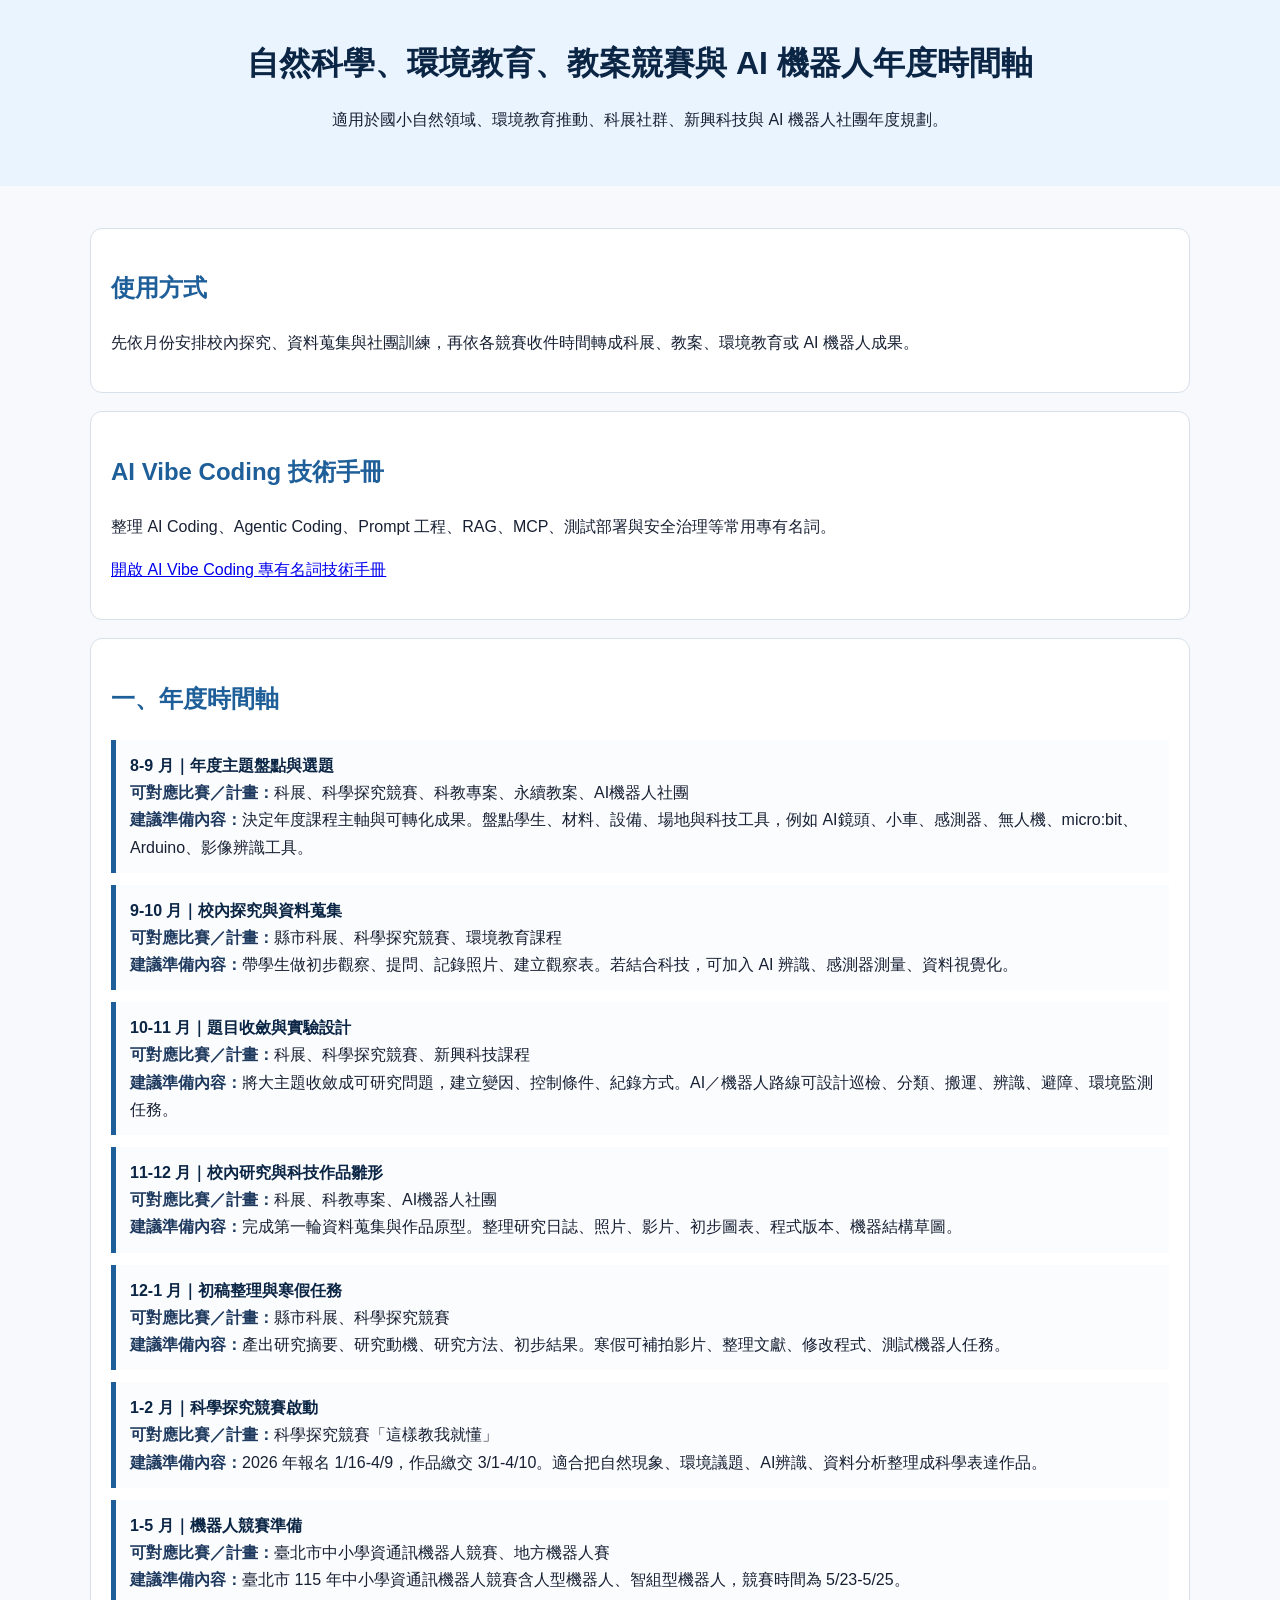
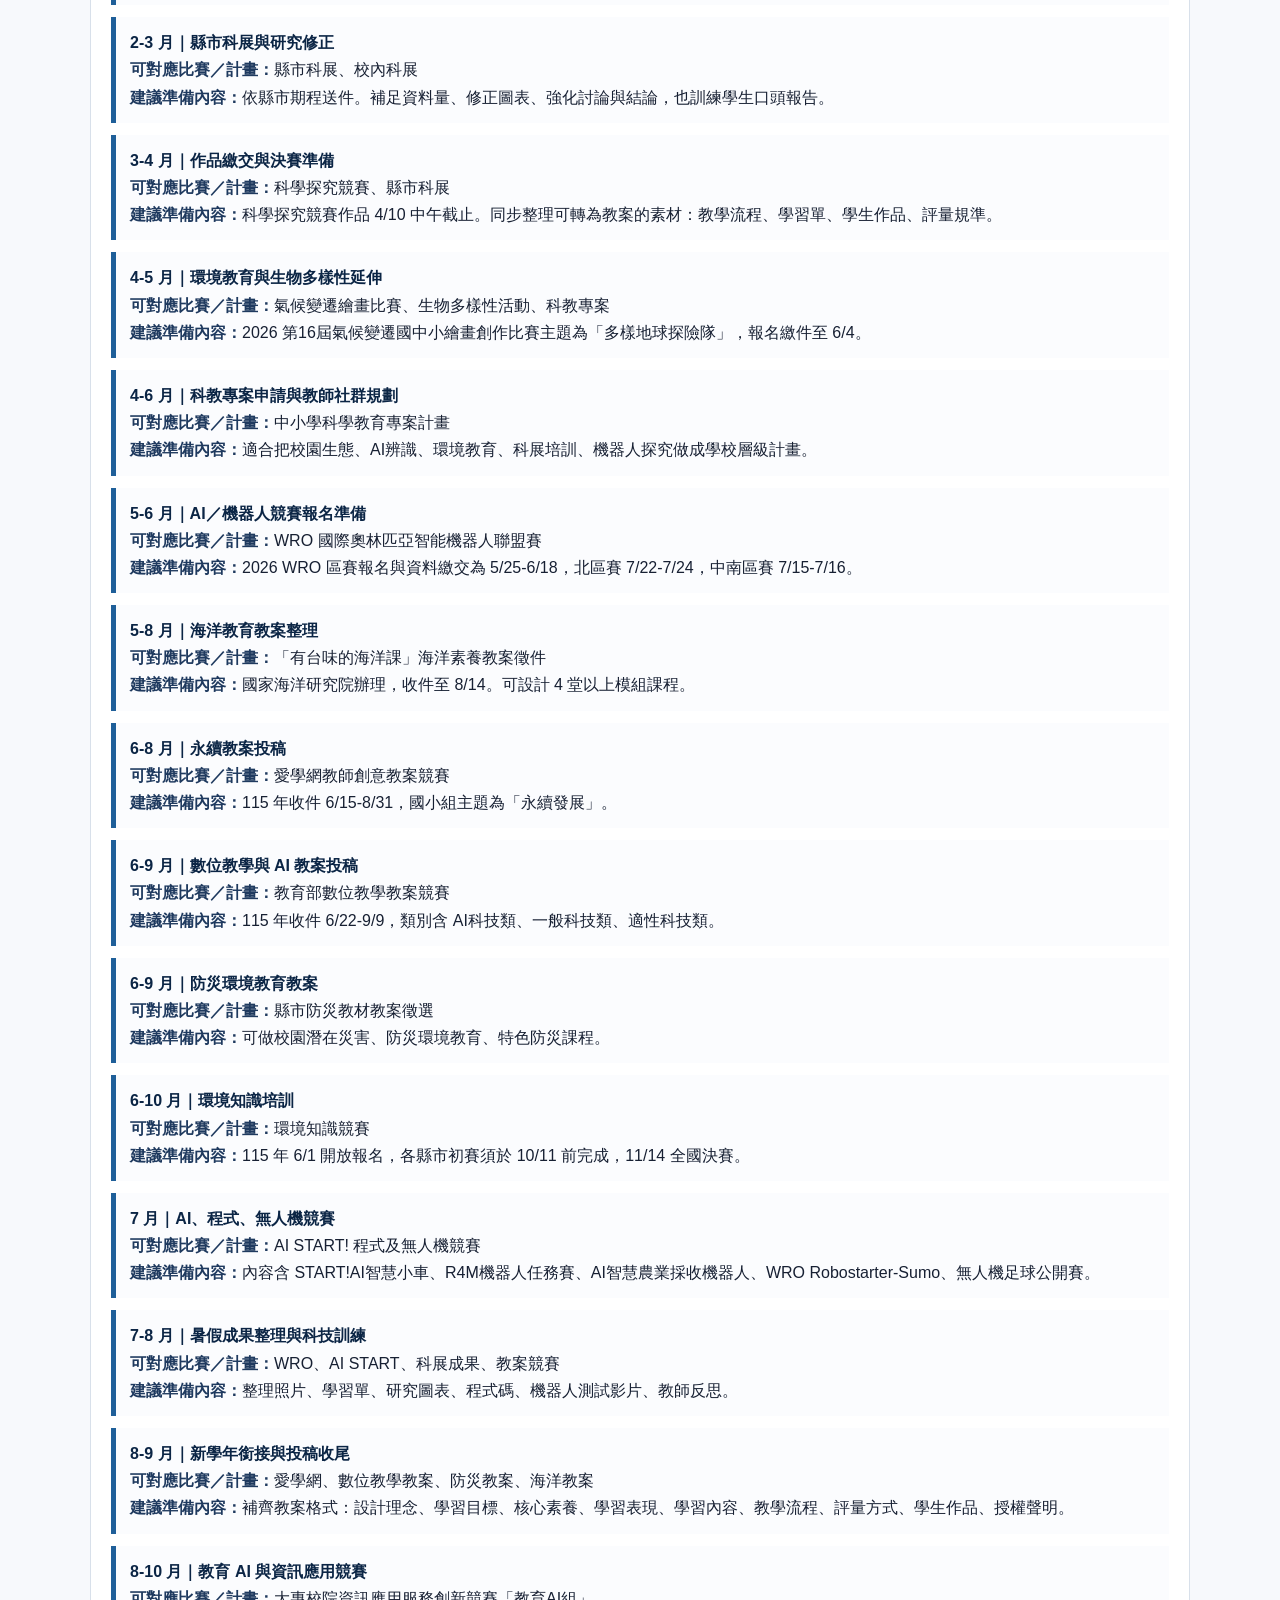
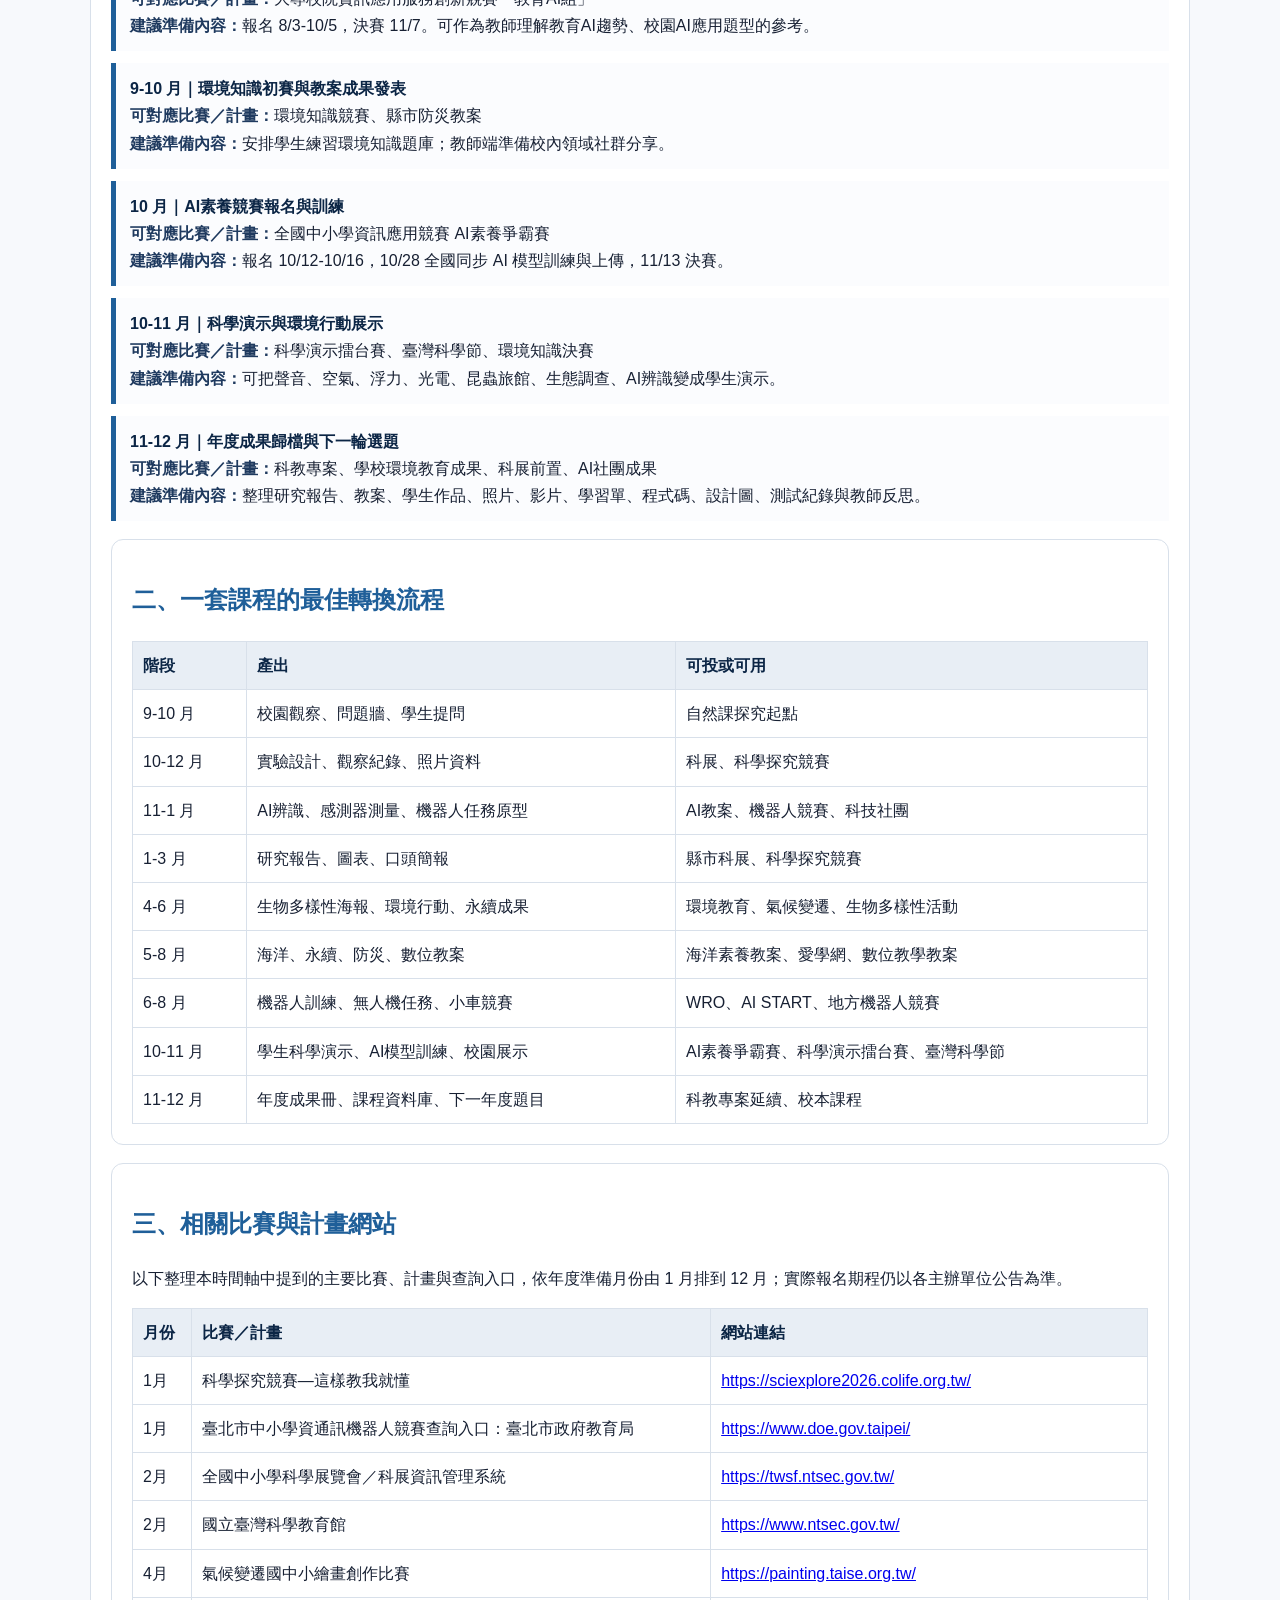
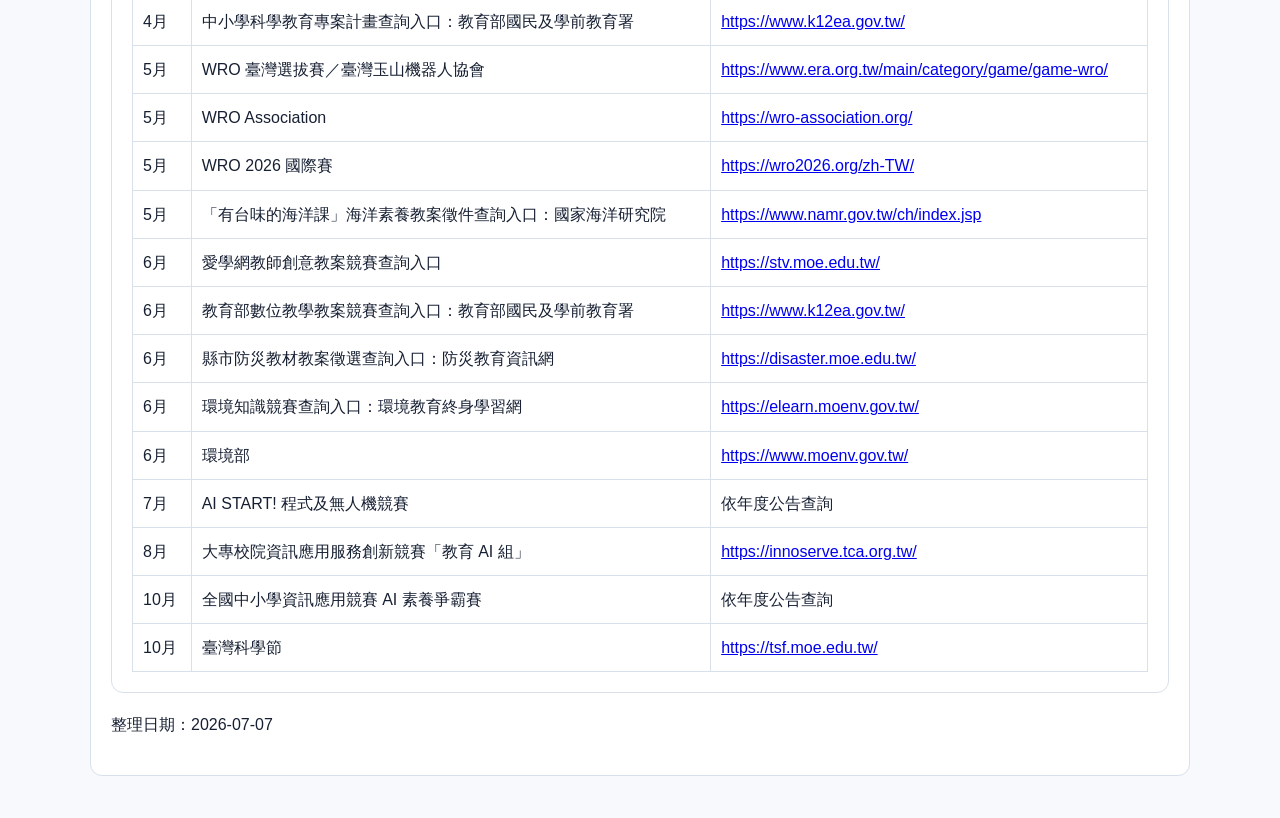
==== commit 97897d81: "Add AI vibe coding technical guide" ====
--- a/index.html
+++ b/index.html
@@ -1 +1 @@
-<!doctype html><html lang="zh-Hant"><head><meta charset="utf-8"><meta name="viewport" content="width=device-width,initial-scale=1"><title>年度時間軸</title><style>body{font-family:"Microsoft JhengHei",Arial,sans-serif;line-height:1.7;margin:0;background:#f7f9fc;color:#172033}header{background:#eaf4ff;padding:36px 24px;text-align:center}main{max-width:1100px;margin:auto;padding:24px}section{background:#fff;border:1px solid #d8e0ea;border-radius:12px;padding:20px;margin:18px 0}h1{color:#0b2545;margin:0 0 8px}h2{color:#1f5f99}.item{border-left:5px solid #1f5f99;background:#fbfcfe;padding:12px 14px;margin:12px 0}.m{font-weight:bold;color:#0b2545}.label{font-weight:bold;color:#1f3a5f}table{border-collapse:collapse;width:100%;background:#fff}th,td{border:1px solid #d8e0ea;padding:10px;vertical-align:top}th{background:#e8eef5;color:#0b2545;text-align:left}@media print{body{background:#fff}section{border:0}}</style></head><body><header><h1>自然科學、環境教育、教案競賽與 AI 機器人年度時間軸</h1><p>適用於國小自然領域、環境教育推動、科展社群、新興科技與 AI 機器人社團年度規劃。</p></header><main><section><h2>使用方式</h2><p>先依月份安排校內探究、資料蒐集與社團訓練，再依各競賽收件時間轉成科展、教案、環境教育或 AI 機器人成果。</p></section><section><h2>一、年度時間軸</h2><div class="item"><div class="m">8-9 月｜年度主題盤點與選題</div><div><span class="label">可對應比賽／計畫：</span>科展、科學探究競賽、科教專案、永續教案、AI機器人社團</div><div><span class="label">建議準備內容：</span>決定年度課程主軸與可轉化成果。盤點學生、材料、設備、場地與科技工具，例如 AI鏡頭、小車、感測器、無人機、micro:bit、Arduino、影像辨識工具。</div></div><div class="item"><div class="m">9-10 月｜校內探究與資料蒐集</div><div><span class="label">可對應比賽／計畫：</span>縣市科展、科學探究競賽、環境教育課程</div><div><span class="label">建議準備內容：</span>帶學生做初步觀察、提問、記錄照片、建立觀察表。若結合科技，可加入 AI 辨識、感測器測量、資料視覺化。</div></div><div class="item"><div class="m">10-11 月｜題目收斂與實驗設計</div><div><span class="label">可對應比賽／計畫：</span>科展、科學探究競賽、新興科技課程</div><div><span class="label">建議準備內容：</span>將大主題收斂成可研究問題，建立變因、控制條件、紀錄方式。AI／機器人路線可設計巡檢、分類、搬運、辨識、避障、環境監測任務。</div></div><div class="item"><div class="m">11-12 月｜校內研究與科技作品雛形</div><div><span class="label">可對應比賽／計畫：</span>科展、科教專案、AI機器人社團</div><div><span class="label">建議準備內容：</span>完成第一輪資料蒐集與作品原型。整理研究日誌、照片、影片、初步圖表、程式版本、機器結構草圖。</div></div><div class="item"><div class="m">12-1 月｜初稿整理與寒假任務</div><div><span class="label">可對應比賽／計畫：</span>縣市科展、科學探究競賽</div><div><span class="label">建議準備內容：</span>產出研究摘要、研究動機、研究方法、初步結果。寒假可補拍影片、整理文獻、修改程式、測試機器人任務。</div></div><div class="item"><div class="m">1-2 月｜科學探究競賽啟動</div><div><span class="label">可對應比賽／計畫：</span>科學探究競賽「這樣教我就懂」</div><div><span class="label">建議準備內容：</span>2026 年報名 1/16-4/9，作品繳交 3/1-4/10。適合把自然現象、環境議題、AI辨識、資料分析整理成科學表達作品。</div></div><div class="item"><div class="m">1-5 月｜機器人競賽準備</div><div><span class="label">可對應比賽／計畫：</span>臺北市中小學資通訊機器人競賽、地方機器人賽</div><div><span class="label">建議準備內容：</span>臺北市 115 年中小學資通訊機器人競賽含人型機器人、智組型機器人，競賽時間為 5/23-5/25。</div></div><div class="item"><div class="m">2-3 月｜縣市科展與研究修正</div><div><span class="label">可對應比賽／計畫：</span>縣市科展、校內科展</div><div><span class="label">建議準備內容：</span>依縣市期程送件。補足資料量、修正圖表、強化討論與結論，也訓練學生口頭報告。</div></div><div class="item"><div class="m">3-4 月｜作品繳交與決賽準備</div><div><span class="label">可對應比賽／計畫：</span>科學探究競賽、縣市科展</div><div><span class="label">建議準備內容：</span>科學探究競賽作品 4/10 中午截止。同步整理可轉為教案的素材：教學流程、學習單、學生作品、評量規準。</div></div><div class="item"><div class="m">4-5 月｜環境教育與生物多樣性延伸</div><div><span class="label">可對應比賽／計畫：</span>氣候變遷繪畫比賽、生物多樣性活動、科教專案</div><div><span class="label">建議準備內容：</span>2026 第16屆氣候變遷國中小繪畫創作比賽主題為「多樣地球探險隊」，報名繳件至 6/4。</div></div><div class="item"><div class="m">4-6 月｜科教專案申請與教師社群規劃</div><div><span class="label">可對應比賽／計畫：</span>中小學科學教育專案計畫</div><div><span class="label">建議準備內容：</span>適合把校園生態、AI辨識、環境教育、科展培訓、機器人探究做成學校層級計畫。</div></div><div class="item"><div class="m">5-6 月｜AI／機器人競賽報名準備</div><div><span class="label">可對應比賽／計畫：</span>WRO 國際奧林匹亞智能機器人聯盟賽</div><div><span class="label">建議準備內容：</span>2026 WRO 區賽報名與資料繳交為 5/25-6/18，北區賽 7/22-7/24，中南區賽 7/15-7/16。</div></div><div class="item"><div class="m">5-8 月｜海洋教育教案整理</div><div><span class="label">可對應比賽／計畫：</span>「有台味的海洋課」海洋素養教案徵件</div><div><span class="label">建議準備內容：</span>國家海洋研究院辦理，收件至 8/14。可設計 4 堂以上模組課程。</div></div><div class="item"><div class="m">6-8 月｜永續教案投稿</div><div><span class="label">可對應比賽／計畫：</span>愛學網教師創意教案競賽</div><div><span class="label">建議準備內容：</span>115 年收件 6/15-8/31，國小組主題為「永續發展」。</div></div><div class="item"><div class="m">6-9 月｜數位教學與 AI 教案投稿</div><div><span class="label">可對應比賽／計畫：</span>教育部數位教學教案競賽</div><div><span class="label">建議準備內容：</span>115 年收件 6/22-9/9，類別含 AI科技類、一般科技類、適性科技類。</div></div><div class="item"><div class="m">6-9 月｜防災環境教育教案</div><div><span class="label">可對應比賽／計畫：</span>縣市防災教材教案徵選</div><div><span class="label">建議準備內容：</span>可做校園潛在災害、防災環境教育、特色防災課程。</div></div><div class="item"><div class="m">6-10 月｜環境知識培訓</div><div><span class="label">可對應比賽／計畫：</span>環境知識競賽</div><div><span class="label">建議準備內容：</span>115 年 6/1 開放報名，各縣市初賽須於 10/11 前完成，11/14 全國決賽。</div></div><div class="item"><div class="m">7 月｜AI、程式、無人機競賽</div><div><span class="label">可對應比賽／計畫：</span>AI START! 程式及無人機競賽</div><div><span class="label">建議準備內容：</span>內容含 START!AI智慧小車、R4M機器人任務賽、AI智慧農業採收機器人、WRO Robostarter-Sumo、無人機足球公開賽。</div></div><div class="item"><div class="m">7-8 月｜暑假成果整理與科技訓練</div><div><span class="label">可對應比賽／計畫：</span>WRO、AI START、科展成果、教案競賽</div><div><span class="label">建議準備內容：</span>整理照片、學習單、研究圖表、程式碼、機器人測試影片、教師反思。</div></div><div class="item"><div class="m">8-9 月｜新學年銜接與投稿收尾</div><div><span class="label">可對應比賽／計畫：</span>愛學網、數位教學教案、防災教案、海洋教案</div><div><span class="label">建議準備內容：</span>補齊教案格式：設計理念、學習目標、核心素養、學習表現、學習內容、教學流程、評量方式、學生作品、授權聲明。</div></div><div class="item"><div class="m">8-10 月｜教育 AI 與資訊應用競賽</div><div><span class="label">可對應比賽／計畫：</span>大專校院資訊應用服務創新競賽「教育AI組」</div><div><span class="label">建議準備內容：</span>報名 8/3-10/5，決賽 11/7。可作為教師理解教育AI趨勢、校園AI應用題型的參考。</div></div><div class="item"><div class="m">9-10 月｜環境知識初賽與教案成果發表</div><div><span class="label">可對應比賽／計畫：</span>環境知識競賽、縣市防災教案</div><div><span class="label">建議準備內容：</span>安排學生練習環境知識題庫；教師端準備校內領域社群分享。</div></div><div class="item"><div class="m">10 月｜AI素養競賽報名與訓練</div><div><span class="label">可對應比賽／計畫：</span>全國中小學資訊應用競賽 AI素養爭霸賽</div><div><span class="label">建議準備內容：</span>報名 10/12-10/16，10/28 全國同步 AI 模型訓練與上傳，11/13 決賽。</div></div><div class="item"><div class="m">10-11 月｜科學演示與環境行動展示</div><div><span class="label">可對應比賽／計畫：</span>科學演示擂台賽、臺灣科學節、環境知識決賽</div><div><span class="label">建議準備內容：</span>可把聲音、空氣、浮力、光電、昆蟲旅館、生態調查、AI辨識變成學生演示。</div></div><div class="item"><div class="m">11-12 月｜年度成果歸檔與下一輪選題</div><div><span class="label">可對應比賽／計畫：</span>科教專案、學校環境教育成果、科展前置、AI社團成果</div><div><span class="label">建議準備內容：</span>整理研究報告、教案、學生作品、照片、影片、學習單、程式碼、設計圖、測試紀錄與教師反思。</div></div><section><h2>二、一套課程的最佳轉換流程</h2><table><thead><tr><th>階段</th><th>產出</th><th>可投或可用</th></tr></thead><tbody><tr><td>9-10 月</td><td>校園觀察、問題牆、學生提問</td><td>自然課探究起點</td></tr><tr><td>10-12 月</td><td>實驗設計、觀察紀錄、照片資料</td><td>科展、科學探究競賽</td></tr><tr><td>11-1 月</td><td>AI辨識、感測器測量、機器人任務原型</td><td>AI教案、機器人競賽、科技社團</td></tr><tr><td>1-3 月</td><td>研究報告、圖表、口頭簡報</td><td>縣市科展、科學探究競賽</td></tr><tr><td>4-6 月</td><td>生物多樣性海報、環境行動、永續成果</td><td>環境教育、氣候變遷、生物多樣性活動</td></tr><tr><td>5-8 月</td><td>海洋、永續、防災、數位教案</td><td>海洋素養教案、愛學網、數位教學教案</td></tr><tr><td>6-8 月</td><td>機器人訓練、無人機任務、小車競賽</td><td>WRO、AI START、地方機器人競賽</td></tr><tr><td>10-11 月</td><td>學生科學演示、AI模型訓練、校園展示</td><td>AI素養爭霸賽、科學演示擂台賽、臺灣科學節</td></tr><tr><td>11-12 月</td><td>年度成果冊、課程資料庫、下一年度題目</td><td>科教專案延續、校本課程</td></tr></tbody></table></section><section><h2>三、相關比賽與計畫網站</h2><p>以下整理本時間軸中提到的主要比賽、計畫與查詢入口，依年度準備月份由 1 月排到 12 月；實際報名期程仍以各主辦單位公告為準。</p><table><thead><tr><th>月份</th><th>比賽／計畫</th><th>網站連結</th></tr></thead><tbody><tr><td>1月</td><td>科學探究競賽—這樣教我就懂</td><td><a href="https://sciexplore2026.colife.org.tw/" target="_blank" rel="noopener">https://sciexplore2026.colife.org.tw/</a></td></tr><tr><td>1月</td><td>臺北市中小學資通訊機器人競賽查詢入口：臺北市政府教育局</td><td><a href="https://www.doe.gov.taipei/" target="_blank" rel="noopener">https://www.doe.gov.taipei/</a></td></tr><tr><td>2月</td><td>全國中小學科學展覽會／科展資訊管理系統</td><td><a href="https://twsf.ntsec.gov.tw/" target="_blank" rel="noopener">https://twsf.ntsec.gov.tw/</a></td></tr><tr><td>2月</td><td>國立臺灣科學教育館</td><td><a href="https://www.ntsec.gov.tw/" target="_blank" rel="noopener">https://www.ntsec.gov.tw/</a></td></tr><tr><td>4月</td><td>氣候變遷國中小繪畫創作比賽</td><td><a href="https://painting.taise.org.tw/" target="_blank" rel="noopener">https://painting.taise.org.tw/</a></td></tr><tr><td>4月</td><td>中小學科學教育專案計畫查詢入口：教育部國民及學前教育署</td><td><a href="https://www.k12ea.gov.tw/" target="_blank" rel="noopener">https://www.k12ea.gov.tw/</a></td></tr><tr><td>5月</td><td>WRO 臺灣選拔賽／臺灣玉山機器人協會</td><td><a href="https://www.era.org.tw/main/category/game/game-wro/" target="_blank" rel="noopener">https://www.era.org.tw/main/category/game/game-wro/</a></td></tr><tr><td>5月</td><td>WRO Association</td><td><a href="https://wro-association.org/" target="_blank" rel="noopener">https://wro-association.org/</a></td></tr><tr><td>5月</td><td>WRO 2026 國際賽</td><td><a href="https://wro2026.org/zh-TW/" target="_blank" rel="noopener">https://wro2026.org/zh-TW/</a></td></tr><tr><td>5月</td><td>「有台味的海洋課」海洋素養教案徵件查詢入口：國家海洋研究院</td><td><a href="https://www.namr.gov.tw/ch/index.jsp" target="_blank" rel="noopener">https://www.namr.gov.tw/ch/index.jsp</a></td></tr><tr><td>6月</td><td>愛學網教師創意教案競賽查詢入口</td><td><a href="https://stv.moe.edu.tw/" target="_blank" rel="noopener">https://stv.moe.edu.tw/</a></td></tr><tr><td>6月</td><td>教育部數位教學教案競賽查詢入口：教育部國民及學前教育署</td><td><a href="https://www.k12ea.gov.tw/" target="_blank" rel="noopener">https://www.k12ea.gov.tw/</a></td></tr><tr><td>6月</td><td>縣市防災教材教案徵選查詢入口：防災教育資訊網</td><td><a href="https://disaster.moe.edu.tw/" target="_blank" rel="noopener">https://disaster.moe.edu.tw/</a></td></tr><tr><td>6月</td><td>環境知識競賽查詢入口：環境教育終身學習網</td><td><a href="https://elearn.moenv.gov.tw/" target="_blank" rel="noopener">https://elearn.moenv.gov.tw/</a></td></tr><tr><td>6月</td><td>環境部</td><td><a href="https://www.moenv.gov.tw/" target="_blank" rel="noopener">https://www.moenv.gov.tw/</a></td></tr><tr><td>7月</td><td>AI START! 程式及無人機競賽</td><td>依年度公告查詢</td></tr><tr><td>8月</td><td>大專校院資訊應用服務創新競賽「教育 AI 組」</td><td><a href="https://innoserve.tca.org.tw/" target="_blank" rel="noopener">https://innoserve.tca.org.tw/</a></td></tr><tr><td>10月</td><td>全國中小學資訊應用競賽 AI 素養爭霸賽</td><td>依年度公告查詢</td></tr><tr><td>10月</td><td>臺灣科學節</td><td><a href="https://tsf.moe.edu.tw/" target="_blank" rel="noopener">https://tsf.moe.edu.tw/</a></td></tr></tbody></table></section><p>整理日期：2026-07-07</p></main></body></html>+<!doctype html><html lang="zh-Hant"><head><meta charset="utf-8"><meta name="viewport" content="width=device-width,initial-scale=1"><title>年度時間軸</title><style>body{font-family:"Microsoft JhengHei",Arial,sans-serif;line-height:1.7;margin:0;background:#f7f9fc;color:#172033}header{background:#eaf4ff;padding:36px 24px;text-align:center}main{max-width:1100px;margin:auto;padding:24px}section{background:#fff;border:1px solid #d8e0ea;border-radius:12px;padding:20px;margin:18px 0}h1{color:#0b2545;margin:0 0 8px}h2{color:#1f5f99}.item{border-left:5px solid #1f5f99;background:#fbfcfe;padding:12px 14px;margin:12px 0}.m{font-weight:bold;color:#0b2545}.label{font-weight:bold;color:#1f3a5f}table{border-collapse:collapse;width:100%;background:#fff}th,td{border:1px solid #d8e0ea;padding:10px;vertical-align:top}th{background:#e8eef5;color:#0b2545;text-align:left}@media print{body{background:#fff}section{border:0}}</style></head><body><header><h1>自然科學、環境教育、教案競賽與 AI 機器人年度時間軸</h1><p>適用於國小自然領域、環境教育推動、科展社群、新興科技與 AI 機器人社團年度規劃。</p></header><main><section><h2>使用方式</h2><p>先依月份安排校內探究、資料蒐集與社團訓練，再依各競賽收件時間轉成科展、教案、環境教育或 AI 機器人成果。</p></section><section><h2>AI Vibe Coding 技術手冊</h2><p>整理 AI Coding、Agentic Coding、Prompt 工程、RAG、MCP、測試部署與安全治理等常用專有名詞。</p><p><a href="ai_vibe_coding_terms_technical_guide_regenerated.html">開啟 AI Vibe Coding 專有名詞技術手冊</a></p></section><section><h2>一、年度時間軸</h2><div class="item"><div class="m">8-9 月｜年度主題盤點與選題</div><div><span class="label">可對應比賽／計畫：</span>科展、科學探究競賽、科教專案、永續教案、AI機器人社團</div><div><span class="label">建議準備內容：</span>決定年度課程主軸與可轉化成果。盤點學生、材料、設備、場地與科技工具，例如 AI鏡頭、小車、感測器、無人機、micro:bit、Arduino、影像辨識工具。</div></div><div class="item"><div class="m">9-10 月｜校內探究與資料蒐集</div><div><span class="label">可對應比賽／計畫：</span>縣市科展、科學探究競賽、環境教育課程</div><div><span class="label">建議準備內容：</span>帶學生做初步觀察、提問、記錄照片、建立觀察表。若結合科技，可加入 AI 辨識、感測器測量、資料視覺化。</div></div><div class="item"><div class="m">10-11 月｜題目收斂與實驗設計</div><div><span class="label">可對應比賽／計畫：</span>科展、科學探究競賽、新興科技課程</div><div><span class="label">建議準備內容：</span>將大主題收斂成可研究問題，建立變因、控制條件、紀錄方式。AI／機器人路線可設計巡檢、分類、搬運、辨識、避障、環境監測任務。</div></div><div class="item"><div class="m">11-12 月｜校內研究與科技作品雛形</div><div><span class="label">可對應比賽／計畫：</span>科展、科教專案、AI機器人社團</div><div><span class="label">建議準備內容：</span>完成第一輪資料蒐集與作品原型。整理研究日誌、照片、影片、初步圖表、程式版本、機器結構草圖。</div></div><div class="item"><div class="m">12-1 月｜初稿整理與寒假任務</div><div><span class="label">可對應比賽／計畫：</span>縣市科展、科學探究競賽</div><div><span class="label">建議準備內容：</span>產出研究摘要、研究動機、研究方法、初步結果。寒假可補拍影片、整理文獻、修改程式、測試機器人任務。</div></div><div class="item"><div class="m">1-2 月｜科學探究競賽啟動</div><div><span class="label">可對應比賽／計畫：</span>科學探究競賽「這樣教我就懂」</div><div><span class="label">建議準備內容：</span>2026 年報名 1/16-4/9，作品繳交 3/1-4/10。適合把自然現象、環境議題、AI辨識、資料分析整理成科學表達作品。</div></div><div class="item"><div class="m">1-5 月｜機器人競賽準備</div><div><span class="label">可對應比賽／計畫：</span>臺北市中小學資通訊機器人競賽、地方機器人賽</div><div><span class="label">建議準備內容：</span>臺北市 115 年中小學資通訊機器人競賽含人型機器人、智組型機器人，競賽時間為 5/23-5/25。</div></div><div class="item"><div class="m">2-3 月｜縣市科展與研究修正</div><div><span class="label">可對應比賽／計畫：</span>縣市科展、校內科展</div><div><span class="label">建議準備內容：</span>依縣市期程送件。補足資料量、修正圖表、強化討論與結論，也訓練學生口頭報告。</div></div><div class="item"><div class="m">3-4 月｜作品繳交與決賽準備</div><div><span class="label">可對應比賽／計畫：</span>科學探究競賽、縣市科展</div><div><span class="label">建議準備內容：</span>科學探究競賽作品 4/10 中午截止。同步整理可轉為教案的素材：教學流程、學習單、學生作品、評量規準。</div></div><div class="item"><div class="m">4-5 月｜環境教育與生物多樣性延伸</div><div><span class="label">可對應比賽／計畫：</span>氣候變遷繪畫比賽、生物多樣性活動、科教專案</div><div><span class="label">建議準備內容：</span>2026 第16屆氣候變遷國中小繪畫創作比賽主題為「多樣地球探險隊」，報名繳件至 6/4。</div></div><div class="item"><div class="m">4-6 月｜科教專案申請與教師社群規劃</div><div><span class="label">可對應比賽／計畫：</span>中小學科學教育專案計畫</div><div><span class="label">建議準備內容：</span>適合把校園生態、AI辨識、環境教育、科展培訓、機器人探究做成學校層級計畫。</div></div><div class="item"><div class="m">5-6 月｜AI／機器人競賽報名準備</div><div><span class="label">可對應比賽／計畫：</span>WRO 國際奧林匹亞智能機器人聯盟賽</div><div><span class="label">建議準備內容：</span>2026 WRO 區賽報名與資料繳交為 5/25-6/18，北區賽 7/22-7/24，中南區賽 7/15-7/16。</div></div><div class="item"><div class="m">5-8 月｜海洋教育教案整理</div><div><span class="label">可對應比賽／計畫：</span>「有台味的海洋課」海洋素養教案徵件</div><div><span class="label">建議準備內容：</span>國家海洋研究院辦理，收件至 8/14。可設計 4 堂以上模組課程。</div></div><div class="item"><div class="m">6-8 月｜永續教案投稿</div><div><span class="label">可對應比賽／計畫：</span>愛學網教師創意教案競賽</div><div><span class="label">建議準備內容：</span>115 年收件 6/15-8/31，國小組主題為「永續發展」。</div></div><div class="item"><div class="m">6-9 月｜數位教學與 AI 教案投稿</div><div><span class="label">可對應比賽／計畫：</span>教育部數位教學教案競賽</div><div><span class="label">建議準備內容：</span>115 年收件 6/22-9/9，類別含 AI科技類、一般科技類、適性科技類。</div></div><div class="item"><div class="m">6-9 月｜防災環境教育教案</div><div><span class="label">可對應比賽／計畫：</span>縣市防災教材教案徵選</div><div><span class="label">建議準備內容：</span>可做校園潛在災害、防災環境教育、特色防災課程。</div></div><div class="item"><div class="m">6-10 月｜環境知識培訓</div><div><span class="label">可對應比賽／計畫：</span>環境知識競賽</div><div><span class="label">建議準備內容：</span>115 年 6/1 開放報名，各縣市初賽須於 10/11 前完成，11/14 全國決賽。</div></div><div class="item"><div class="m">7 月｜AI、程式、無人機競賽</div><div><span class="label">可對應比賽／計畫：</span>AI START! 程式及無人機競賽</div><div><span class="label">建議準備內容：</span>內容含 START!AI智慧小車、R4M機器人任務賽、AI智慧農業採收機器人、WRO Robostarter-Sumo、無人機足球公開賽。</div></div><div class="item"><div class="m">7-8 月｜暑假成果整理與科技訓練</div><div><span class="label">可對應比賽／計畫：</span>WRO、AI START、科展成果、教案競賽</div><div><span class="label">建議準備內容：</span>整理照片、學習單、研究圖表、程式碼、機器人測試影片、教師反思。</div></div><div class="item"><div class="m">8-9 月｜新學年銜接與投稿收尾</div><div><span class="label">可對應比賽／計畫：</span>愛學網、數位教學教案、防災教案、海洋教案</div><div><span class="label">建議準備內容：</span>補齊教案格式：設計理念、學習目標、核心素養、學習表現、學習內容、教學流程、評量方式、學生作品、授權聲明。</div></div><div class="item"><div class="m">8-10 月｜教育 AI 與資訊應用競賽</div><div><span class="label">可對應比賽／計畫：</span>大專校院資訊應用服務創新競賽「教育AI組」</div><div><span class="label">建議準備內容：</span>報名 8/3-10/5，決賽 11/7。可作為教師理解教育AI趨勢、校園AI應用題型的參考。</div></div><div class="item"><div class="m">9-10 月｜環境知識初賽與教案成果發表</div><div><span class="label">可對應比賽／計畫：</span>環境知識競賽、縣市防災教案</div><div><span class="label">建議準備內容：</span>安排學生練習環境知識題庫；教師端準備校內領域社群分享。</div></div><div class="item"><div class="m">10 月｜AI素養競賽報名與訓練</div><div><span class="label">可對應比賽／計畫：</span>全國中小學資訊應用競賽 AI素養爭霸賽</div><div><span class="label">建議準備內容：</span>報名 10/12-10/16，10/28 全國同步 AI 模型訓練與上傳，11/13 決賽。</div></div><div class="item"><div class="m">10-11 月｜科學演示與環境行動展示</div><div><span class="label">可對應比賽／計畫：</span>科學演示擂台賽、臺灣科學節、環境知識決賽</div><div><span class="label">建議準備內容：</span>可把聲音、空氣、浮力、光電、昆蟲旅館、生態調查、AI辨識變成學生演示。</div></div><div class="item"><div class="m">11-12 月｜年度成果歸檔與下一輪選題</div><div><span class="label">可對應比賽／計畫：</span>科教專案、學校環境教育成果、科展前置、AI社團成果</div><div><span class="label">建議準備內容：</span>整理研究報告、教案、學生作品、照片、影片、學習單、程式碼、設計圖、測試紀錄與教師反思。</div></div><section><h2>二、一套課程的最佳轉換流程</h2><table><thead><tr><th>階段</th><th>產出</th><th>可投或可用</th></tr></thead><tbody><tr><td>9-10 月</td><td>校園觀察、問題牆、學生提問</td><td>自然課探究起點</td></tr><tr><td>10-12 月</td><td>實驗設計、觀察紀錄、照片資料</td><td>科展、科學探究競賽</td></tr><tr><td>11-1 月</td><td>AI辨識、感測器測量、機器人任務原型</td><td>AI教案、機器人競賽、科技社團</td></tr><tr><td>1-3 月</td><td>研究報告、圖表、口頭簡報</td><td>縣市科展、科學探究競賽</td></tr><tr><td>4-6 月</td><td>生物多樣性海報、環境行動、永續成果</td><td>環境教育、氣候變遷、生物多樣性活動</td></tr><tr><td>5-8 月</td><td>海洋、永續、防災、數位教案</td><td>海洋素養教案、愛學網、數位教學教案</td></tr><tr><td>6-8 月</td><td>機器人訓練、無人機任務、小車競賽</td><td>WRO、AI START、地方機器人競賽</td></tr><tr><td>10-11 月</td><td>學生科學演示、AI模型訓練、校園展示</td><td>AI素養爭霸賽、科學演示擂台賽、臺灣科學節</td></tr><tr><td>11-12 月</td><td>年度成果冊、課程資料庫、下一年度題目</td><td>科教專案延續、校本課程</td></tr></tbody></table></section><section><h2>三、相關比賽與計畫網站</h2><p>以下整理本時間軸中提到的主要比賽、計畫與查詢入口，依年度準備月份由 1 月排到 12 月；實際報名期程仍以各主辦單位公告為準。</p><table><thead><tr><th>月份</th><th>比賽／計畫</th><th>網站連結</th></tr></thead><tbody><tr><td>1月</td><td>科學探究競賽—這樣教我就懂</td><td><a href="https://sciexplore2026.colife.org.tw/" target="_blank" rel="noopener">https://sciexplore2026.colife.org.tw/</a></td></tr><tr><td>1月</td><td>臺北市中小學資通訊機器人競賽查詢入口：臺北市政府教育局</td><td><a href="https://www.doe.gov.taipei/" target="_blank" rel="noopener">https://www.doe.gov.taipei/</a></td></tr><tr><td>2月</td><td>全國中小學科學展覽會／科展資訊管理系統</td><td><a href="https://twsf.ntsec.gov.tw/" target="_blank" rel="noopener">https://twsf.ntsec.gov.tw/</a></td></tr><tr><td>2月</td><td>國立臺灣科學教育館</td><td><a href="https://www.ntsec.gov.tw/" target="_blank" rel="noopener">https://www.ntsec.gov.tw/</a></td></tr><tr><td>4月</td><td>氣候變遷國中小繪畫創作比賽</td><td><a href="https://painting.taise.org.tw/" target="_blank" rel="noopener">https://painting.taise.org.tw/</a></td></tr><tr><td>4月</td><td>中小學科學教育專案計畫查詢入口：教育部國民及學前教育署</td><td><a href="https://www.k12ea.gov.tw/" target="_blank" rel="noopener">https://www.k12ea.gov.tw/</a></td></tr><tr><td>5月</td><td>WRO 臺灣選拔賽／臺灣玉山機器人協會</td><td><a href="https://www.era.org.tw/main/category/game/game-wro/" target="_blank" rel="noopener">https://www.era.org.tw/main/category/game/game-wro/</a></td></tr><tr><td>5月</td><td>WRO Association</td><td><a href="https://wro-association.org/" target="_blank" rel="noopener">https://wro-association.org/</a></td></tr><tr><td>5月</td><td>WRO 2026 國際賽</td><td><a href="https://wro2026.org/zh-TW/" target="_blank" rel="noopener">https://wro2026.org/zh-TW/</a></td></tr><tr><td>5月</td><td>「有台味的海洋課」海洋素養教案徵件查詢入口：國家海洋研究院</td><td><a href="https://www.namr.gov.tw/ch/index.jsp" target="_blank" rel="noopener">https://www.namr.gov.tw/ch/index.jsp</a></td></tr><tr><td>6月</td><td>愛學網教師創意教案競賽查詢入口</td><td><a href="https://stv.moe.edu.tw/" target="_blank" rel="noopener">https://stv.moe.edu.tw/</a></td></tr><tr><td>6月</td><td>教育部數位教學教案競賽查詢入口：教育部國民及學前教育署</td><td><a href="https://www.k12ea.gov.tw/" target="_blank" rel="noopener">https://www.k12ea.gov.tw/</a></td></tr><tr><td>6月</td><td>縣市防災教材教案徵選查詢入口：防災教育資訊網</td><td><a href="https://disaster.moe.edu.tw/" target="_blank" rel="noopener">https://disaster.moe.edu.tw/</a></td></tr><tr><td>6月</td><td>環境知識競賽查詢入口：環境教育終身學習網</td><td><a href="https://elearn.moenv.gov.tw/" target="_blank" rel="noopener">https://elearn.moenv.gov.tw/</a></td></tr><tr><td>6月</td><td>環境部</td><td><a href="https://www.moenv.gov.tw/" target="_blank" rel="noopener">https://www.moenv.gov.tw/</a></td></tr><tr><td>7月</td><td>AI START! 程式及無人機競賽</td><td>依年度公告查詢</td></tr><tr><td>8月</td><td>大專校院資訊應用服務創新競賽「教育 AI 組」</td><td><a href="https://innoserve.tca.org.tw/" target="_blank" rel="noopener">https://innoserve.tca.org.tw/</a></td></tr><tr><td>10月</td><td>全國中小學資訊應用競賽 AI 素養爭霸賽</td><td>依年度公告查詢</td></tr><tr><td>10月</td><td>臺灣科學節</td><td><a href="https://tsf.moe.edu.tw/" target="_blank" rel="noopener">https://tsf.moe.edu.tw/</a></td></tr></tbody></table></section><p>整理日期：2026-07-07</p></main></body></html>
